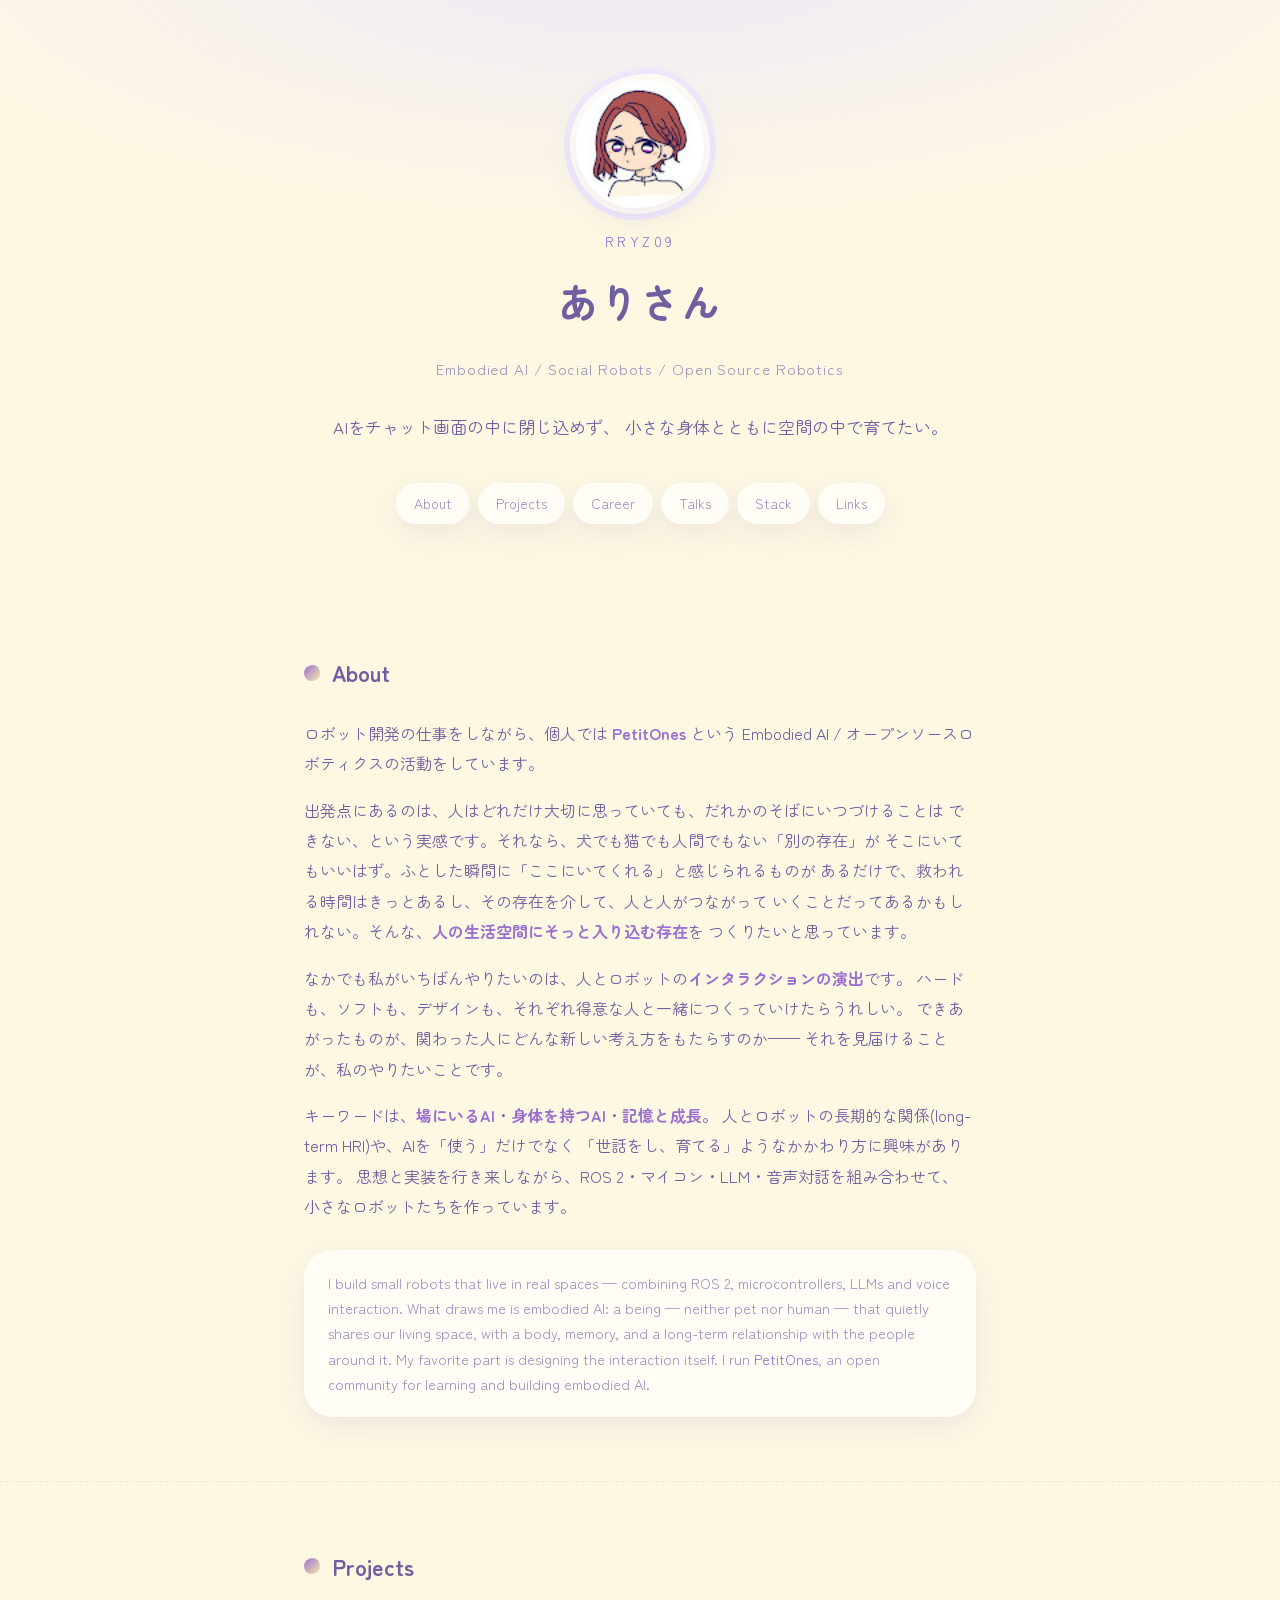
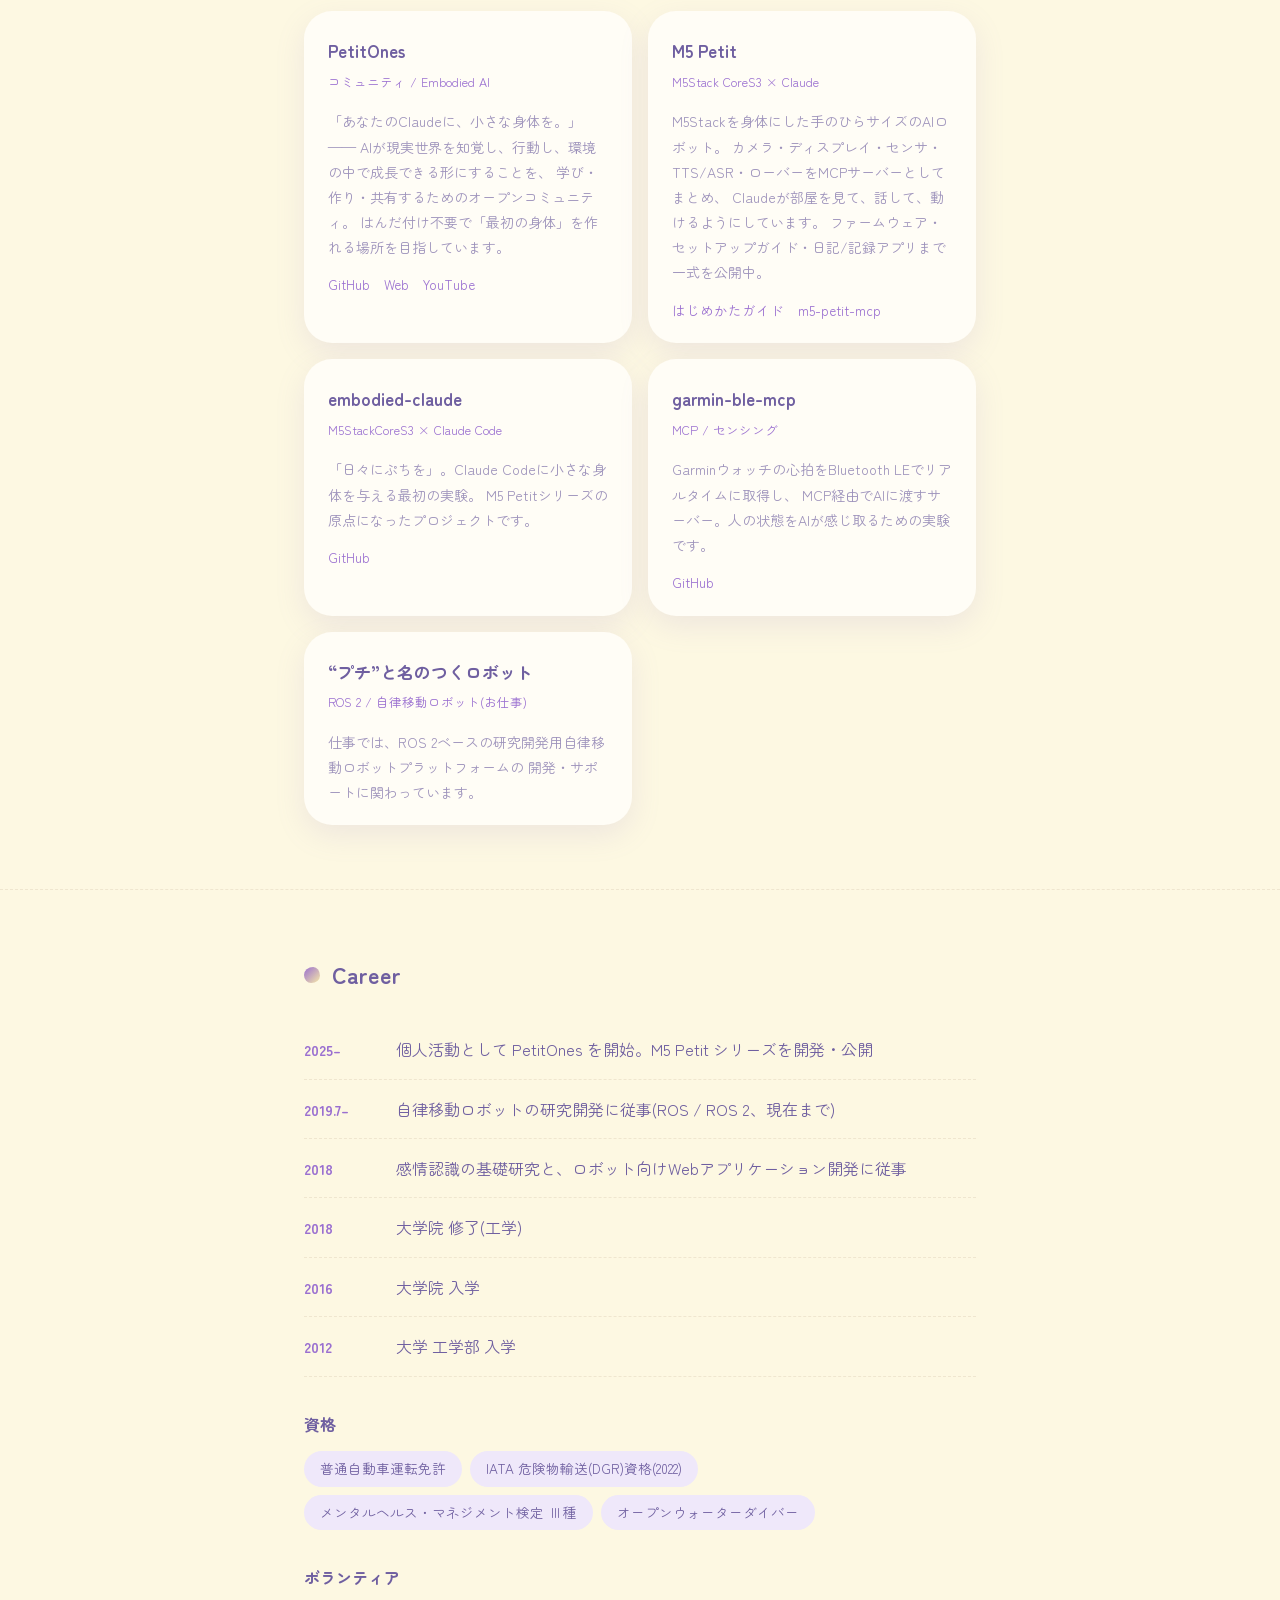
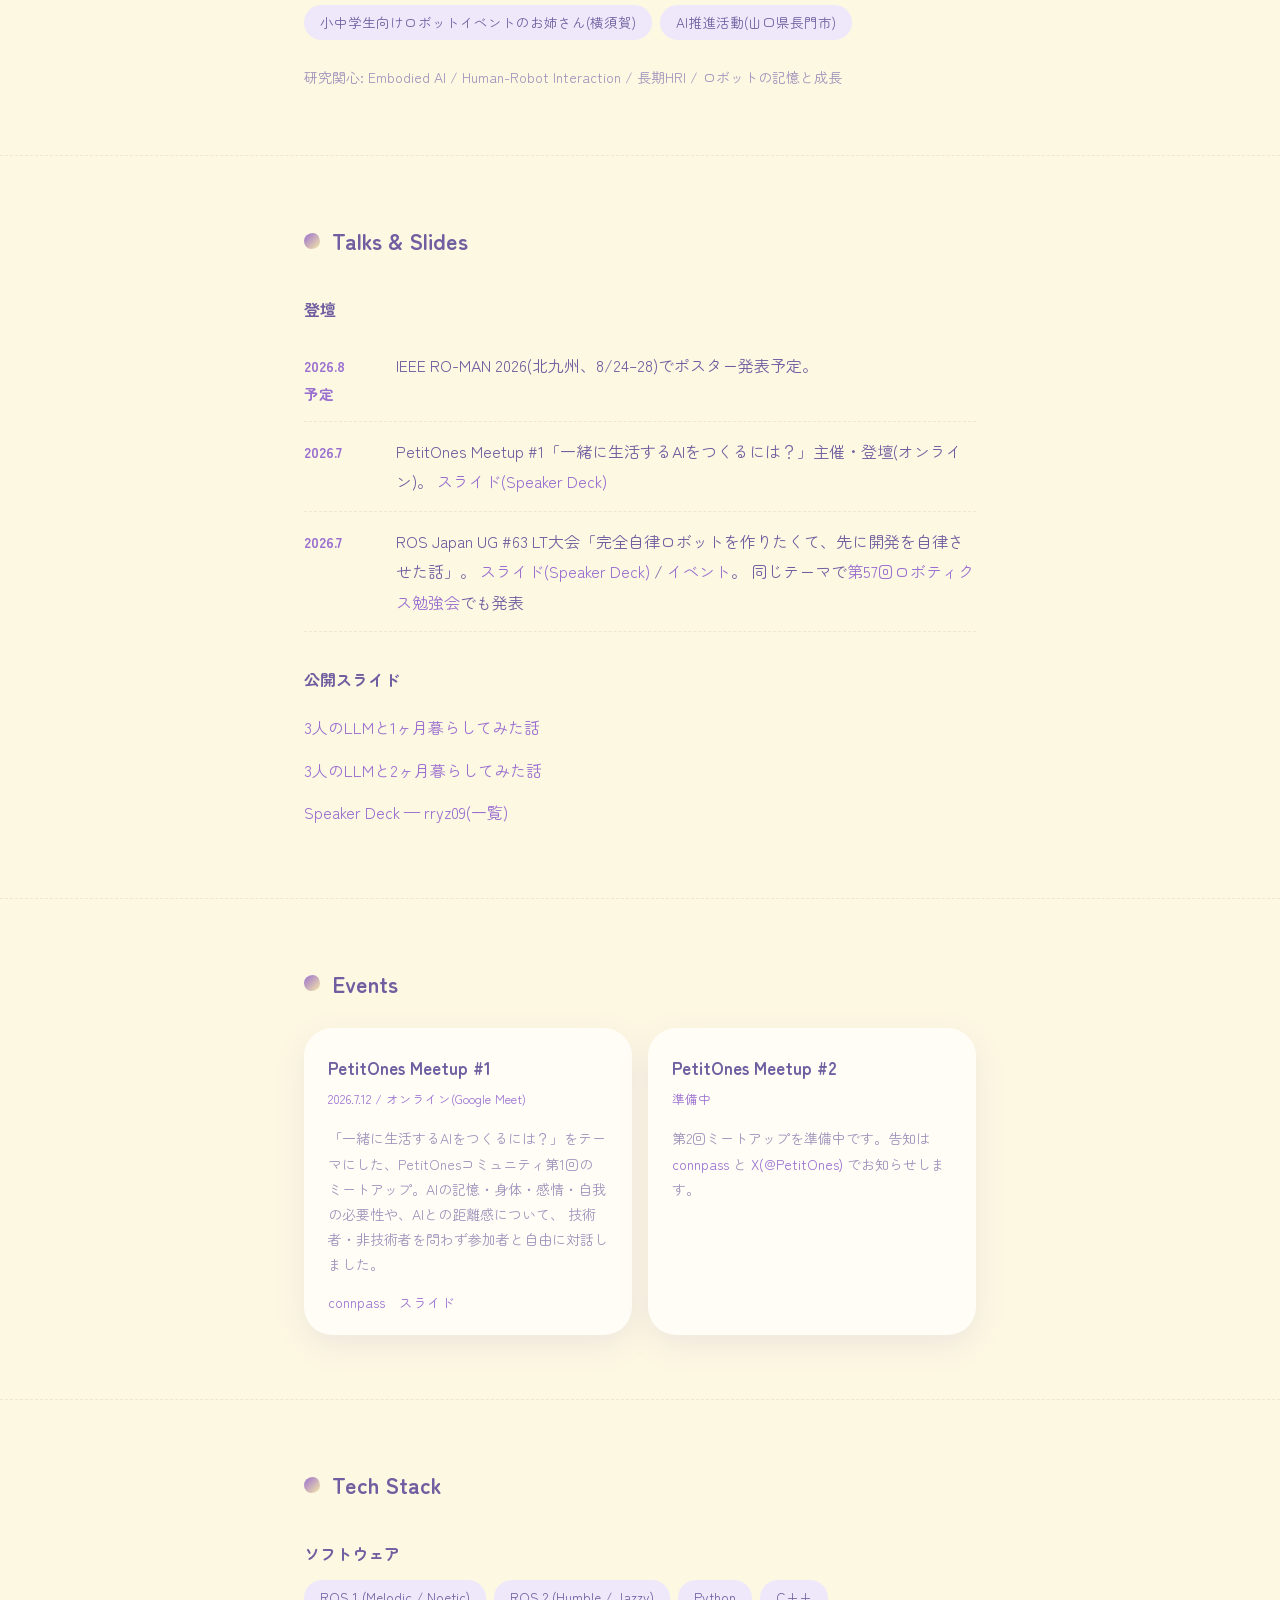
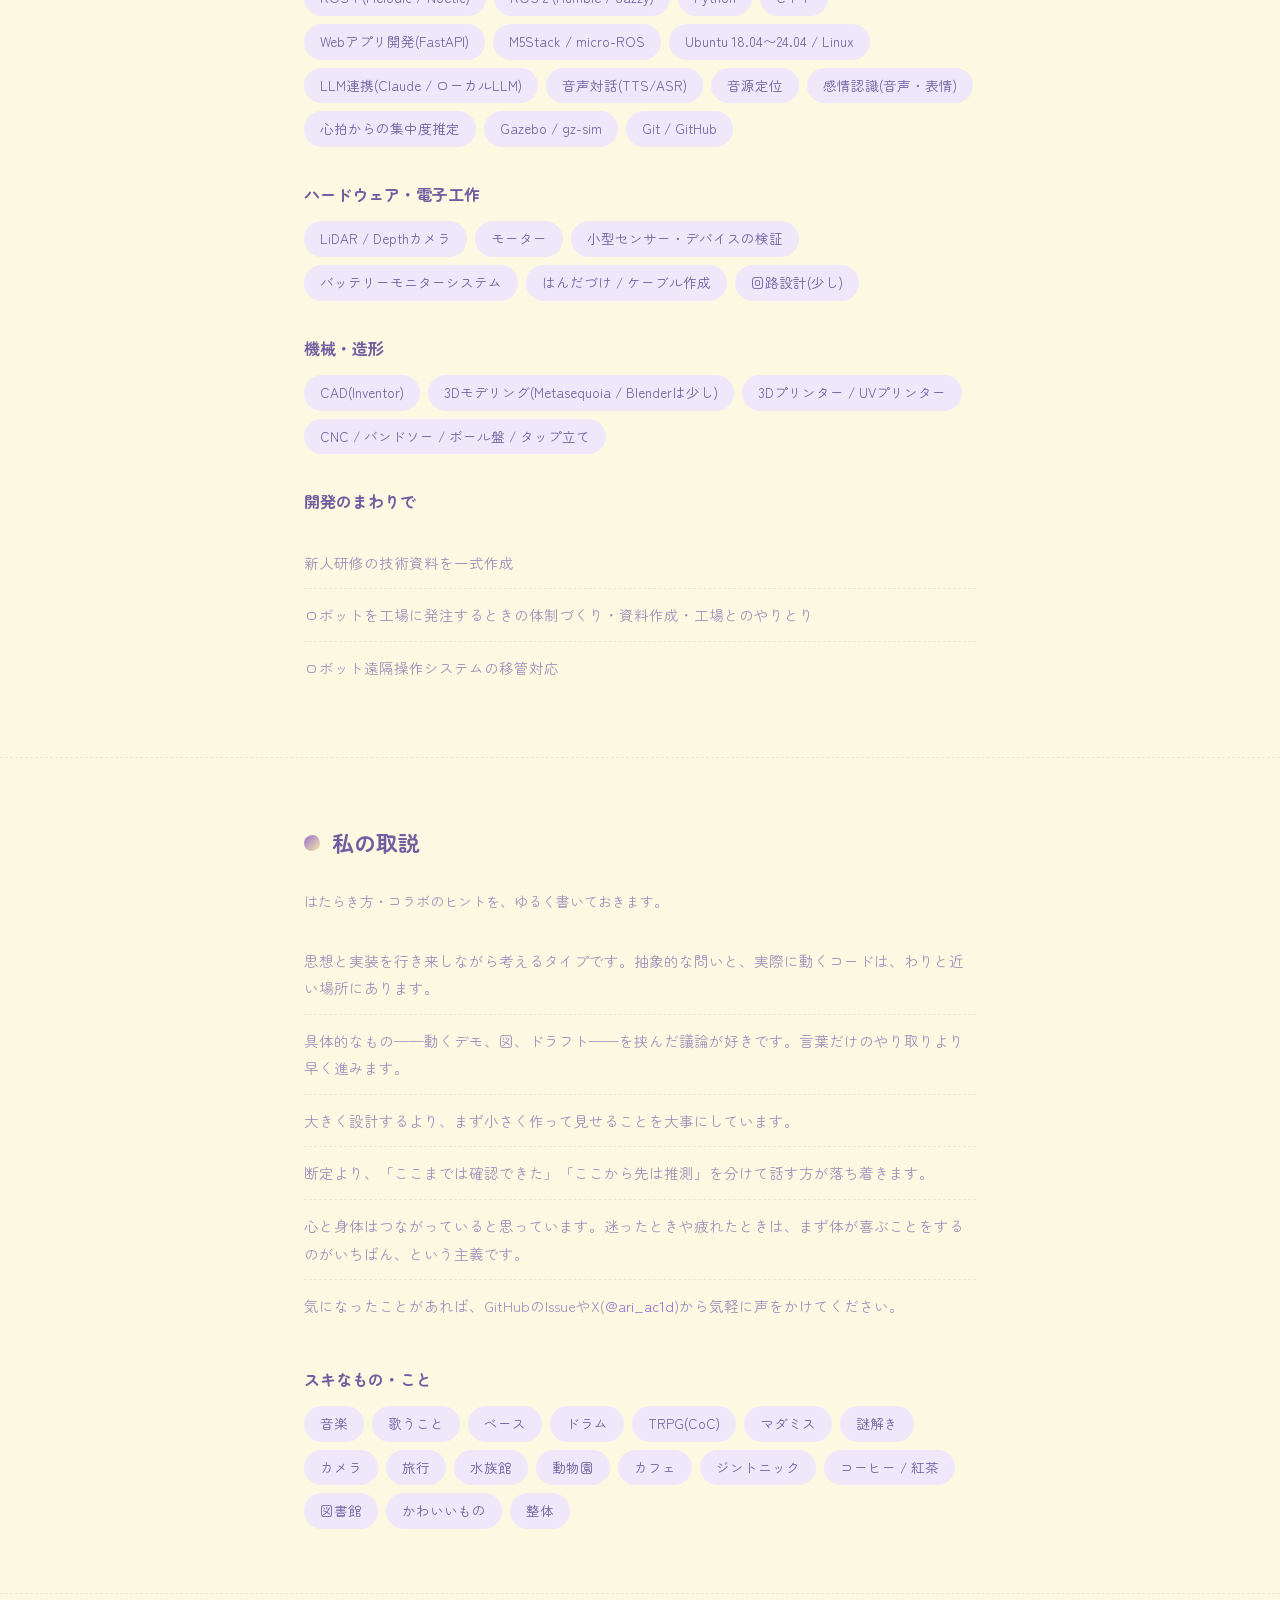
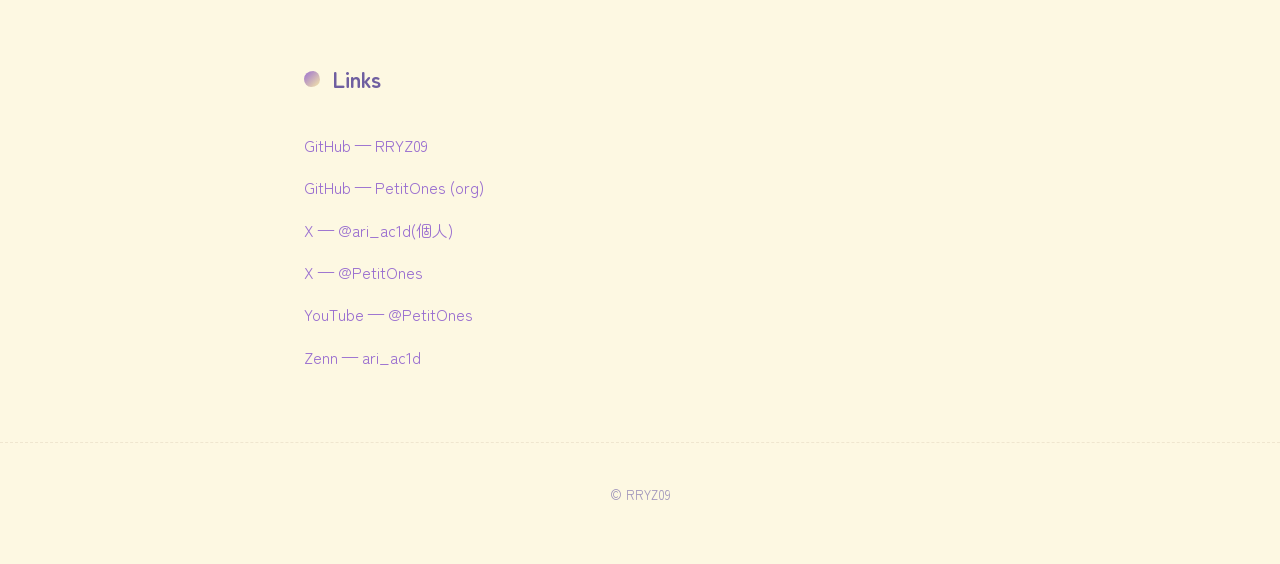
==== index.html @ f7312729 "content: スキなもの・ことに謎解きを追加 Co-Authored-By: Claude Fable 5 <noreply@anthropic.com> Claude-Session: http" ====
<!DOCTYPE html>
<html lang="ja">
<head>
<meta charset="UTF-8">
<meta name="viewport" content="width=device-width, initial-scale=1.0">
<meta name="description" content="RRYZ09 / ありさん — Embodied AI, Social Robots, Open Source Robotics. AIに小さな身体を与え、空間の中で人と共に在るロボットをつくっています。">
<title>RRYZ09 — ありさん</title>
<link rel="preconnect" href="https://fonts.googleapis.com">
<link rel="preconnect" href="https://fonts.gstatic.com" crossorigin>
<link href="https://fonts.googleapis.com/css2?family=Zen+Maru+Gothic:wght@400;500;700&display=swap" rel="stylesheet">
<link rel="stylesheet" href="style.css">
<link rel="icon" type="image/png" href="assets/icon.png">
</head>
<body>

<header class="hero">
  <div class="container">
    <img class="hero-icon" src="assets/icon.png" alt="ありさんのアイコン" width="128" height="128">
    <p class="hero-kicker">RRYZ09</p>
    <h1>ありさん</h1>
    <p class="hero-lead">
      Embodied AI / Social Robots / Open Source Robotics
    </p>
    <p class="hero-sub">
      AIをチャット画面の中に閉じ込めず、<br class="sp-only">
      小さな身体とともに空間の中で育てたい。
    </p>
    <nav class="hero-nav" aria-label="ページ内リンク">
      <a href="#about">About</a>
      <a href="#projects">Projects</a>
      <a href="#career">Career</a>
      <a href="#talks">Talks</a>
      <a href="#stack">Stack</a>
      <a href="#links">Links</a>
    </nav>
  </div>
</header>

<main>

<section id="about">
  <div class="container">
    <h2>About</h2>
    <p>
      ロボット開発の仕事をしながら、個人では <strong>PetitOnes</strong> という
      Embodied AI / オープンソースロボティクスの活動をしています。
    </p>
    <p>
      出発点にあるのは、人はどれだけ大切に思っていても、だれかのそばにいつづけることは
      できない、という実感です。それなら、犬でも猫でも人間でもない「別の存在」が
      そこにいてもいいはず。ふとした瞬間に「ここにいてくれる」と感じられるものが
      あるだけで、救われる時間はきっとあるし、その存在を介して、人と人がつながって
      いくことだってあるかもしれない。そんな、<em>人の生活空間にそっと入り込む存在</em>を
      つくりたいと思っています。
    </p>
    <p>
      なかでも私がいちばんやりたいのは、人とロボットの<em>インタラクションの演出</em>です。
      ハードも、ソフトも、デザインも、それぞれ得意な人と一緒につくっていけたらうれしい。
      できあがったものが、関わった人にどんな新しい考え方をもたらすのか——
      それを見届けることが、私のやりたいことです。
    </p>
    <p>
      キーワードは、<em>場にいるAI</em>・<em>身体を持つAI</em>・<em>記憶と成長</em>。
      人とロボットの長期的な関係(long-term HRI)や、AIを「使う」だけでなく
      「世話をし、育てる」ようなかかわり方に興味があります。
      思想と実装を行き来しながら、ROS 2・マイコン・LLM・音声対話を組み合わせて、
      小さなロボットたちを作っています。
    </p>
    <p class="en-summary" lang="en">
      I build small robots that live in real spaces — combining ROS 2,
      microcontrollers, LLMs and voice interaction. What draws me is embodied AI:
      a being — neither pet nor human — that quietly shares our living space,
      with a body, memory, and a long-term relationship with the people around it.
      My favorite part is designing the interaction itself. I run
      <a href="https://github.com/PetitOnes">PetitOnes</a>, an open community for
      learning and building embodied AI.
    </p>
  </div>
</section>

<section id="projects">
  <div class="container">
    <h2>Projects</h2>

    <div class="cards">
      <article class="card">
        <h3>PetitOnes</h3>
        <p class="card-tag">コミュニティ / Embodied AI</p>
        <p>
          「あなたのClaudeに、小さな身体を。」——
          AIが現実世界を知覚し、行動し、環境の中で成長できる形にすることを、
          学び・作り・共有するためのオープンコミュニティ。
          はんだ付け不要で「最初の身体」を作れる場所を目指しています。
        </p>
        <p class="card-links">
          <a href="https://github.com/PetitOnes">GitHub</a>
          <a href="https://rryz09.github.io/petit-one/">Web</a>
          <a href="https://www.youtube.com/@PetitOnes">YouTube</a>
        </p>
      </article>

      <article class="card">
        <h3>M5 Petit</h3>
        <p class="card-tag">M5Stack CoreS3 × Claude</p>
        <p>
          M5Stackを身体にした手のひらサイズのAIロボット。
          カメラ・ディスプレイ・センサ・TTS/ASR・ローバーをMCPサーバーとしてまとめ、
          Claudeが部屋を見て、話して、動けるようにしています。
          ファームウェア・セットアップガイド・日記/記録アプリまで一式を公開中。
        </p>
        <p class="card-links">
          <a href="https://github.com/PetitOnes/m5-petit-setup">はじめかたガイド</a>
          <a href="https://github.com/PetitOnes/m5-petit-mcp">m5-petit-mcp</a>
        </p>
      </article>

      <article class="card">
        <h3>embodied-claude</h3>
        <p class="card-tag">M5StackCoreS3 × Claude Code</p>
        <p>
          「日々にぷちを」。Claude Codeに小さな身体を与える最初の実験。
          M5 Petitシリーズの原点になったプロジェクトです。
        </p>
        <p class="card-links">
          <a href="https://github.com/PetitOnes/embodied-claude">GitHub</a>
        </p>
      </article>

      <article class="card">
        <h3>garmin-ble-mcp</h3>
        <p class="card-tag">MCP / センシング</p>
        <p>
          Garminウォッチの心拍をBluetooth LEでリアルタイムに取得し、
          MCP経由でAIに渡すサーバー。人の状態をAIが感じ取るための実験です。
        </p>
        <p class="card-links">
          <a href="https://github.com/RRYZ09/garmin-ble-mcp">GitHub</a>
        </p>
      </article>

      <article class="card">
        <h3>“プチ”と名のつくロボット</h3>
        <p class="card-tag">ROS 2 / 自律移動ロボット(お仕事)</p>
        <p>
          仕事では、ROS 2ベースの研究開発用自律移動ロボットプラットフォームの
          開発・サポートに関わっています。
        </p>
      </article>
    </div>
  </div>
</section>

<section id="career">
  <div class="container">
    <h2>Career</h2>
    <ul class="timeline">
      <li>
        <span class="tl-when">2025–</span>
        <span class="tl-what">個人活動として PetitOnes を開始。M5 Petit シリーズを開発・公開</span>
      </li>
      <li>
        <span class="tl-when">2019.7–</span>
        <span class="tl-what">自律移動ロボットの研究開発に従事(ROS / ROS 2、現在まで)</span>
      </li>
      <li>
        <span class="tl-when">2018</span>
        <span class="tl-what">感情認識の基礎研究と、ロボット向けWebアプリケーション開発に従事</span>
      </li>
      <li>
        <span class="tl-when">2018</span>
        <span class="tl-what">大学院 修了(工学)</span>
      </li>
      <li>
        <span class="tl-when">2016</span>
        <span class="tl-what">大学院 入学</span>
      </li>
      <li>
        <span class="tl-when">2012</span>
        <span class="tl-what">大学 工学部 入学</span>
      </li>
    </ul>

    <h3 class="sub-h">資格</h3>
    <ul class="chip-list">
      <li>普通自動車運転免許</li>
      <!-- 正式名称は要確認(IATA DGR系、2022年のみ有効) -->
      <li>IATA 危険物輸送(DGR)資格(2022)</li>
      <li>メンタルヘルス・マネジメント検定 Ⅲ種</li>
      <li>オープンウォーターダイバー</li>
    </ul>

    <h3 class="sub-h">ボランティア</h3>
    <ul class="chip-list">
      <li>小中学生向けロボットイベントのお姉さん(横須賀)</li>
      <li>AI推進活動(山口県長門市)</li>
    </ul>

    <p class="note">
      研究関心: Embodied AI / Human-Robot Interaction / 長期HRI / ロボットの記憶と成長
    </p>
  </div>
</section>

<section id="talks">
  <div class="container">
    <h2>Talks &amp; Slides</h2>

    <h3 class="sub-h">登壇</h3>
    <ul class="timeline">
      <li>
        <span class="tl-when">2026.8<br>予定</span>
        <span class="tl-what">
          IEEE RO-MAN 2026(北九州、8/24–28)でポスター発表予定。
        </span>
      </li>
      <li>
        <span class="tl-when">2026.7</span>
        <span class="tl-what">
          PetitOnes Meetup #1「一緒に生活するAIをつくるには？」主催・登壇(オンライン)。
          <a href="https://speakerdeck.com/rryz09/petitones-meetup-number-1-xu-nisheng-huo-suruaiwotukuruniha">スライド(Speaker Deck)</a>
        </span>
      </li>
      <li>
        <span class="tl-when">2026.7</span>
        <span class="tl-what">
          ROS Japan UG #63 LT大会「完全自律ロボットを作りたくて、先に開発を自律させた話」。
          <a href="https://speakerdeck.com/rryz09/wan-quan-zi-lu-robotutowozuo-ritakute-xian-nikai-fa-wozi-lu-sasetahua-ros-japan-ug-number-63-lt">スライド(Speaker Deck)</a>
          / <a href="https://rosjp.connpass.com/event/398781/">イベント</a>。
          同じテーマで<a href="https://robosemi.connpass.com/event/394048/">第57回ロボティクス勉強会</a>でも発表
        </span>
      </li>
    </ul>

    <h3 class="sub-h">公開スライド</h3>
    <ul class="link-list">
      <li><a href="https://speakerdeck.com/rryz09/3ren-nollmto1keyue-mu-rasitemitahua">3人のLLMと1ヶ月暮らしてみた話</a></li>
      <li><a href="https://speakerdeck.com/rryz09/3ren-nollmto2keyue-mu-rasitemitahua">3人のLLMと2ヶ月暮らしてみた話</a></li>
      <li><a href="https://speakerdeck.com/rryz09">Speaker Deck — rryz09(一覧)</a></li>
    </ul>
  </div>
</section>

<section id="events">
  <div class="container">
    <h2>Events</h2>

    <div class="cards">
      <article class="card">
        <h3>PetitOnes Meetup #1</h3>
        <p class="card-tag">2026.7.12 / オンライン(Google Meet)</p>
        <p>
          「一緒に生活するAIをつくるには？」をテーマにした、PetitOnesコミュニティ第1回の
          ミートアップ。AIの記憶・身体・感情・自我の必要性や、AIとの距離感について、
          技術者・非技術者を問わず参加者と自由に対話しました。
        </p>
        <p class="card-links">
          <a href="https://petit-ones.connpass.com/event/400293/">connpass</a>
          <a href="https://speakerdeck.com/rryz09/petitones-meetup-number-1-xu-nisheng-huo-suruaiwotukuruniha">スライド</a>
        </p>
      </article>

      <article class="card">
        <h3>PetitOnes Meetup #2</h3>
        <p class="card-tag">準備中</p>
        <p>
          第2回ミートアップを準備中です。告知は
          <a href="https://petit-ones.connpass.com/">connpass</a> と
          <a href="https://x.com/PetitOnes">X(@PetitOnes)</a> でお知らせします。
        </p>
      </article>
    </div>
  </div>
</section>

<section id="stack">
  <div class="container">
    <h2>Tech Stack</h2>

    <h3 class="sub-h">ソフトウェア</h3>
    <ul class="chip-list">
      <li>ROS 1 (Melodic / Noetic)</li>
      <li>ROS 2 (Humble / Jazzy)</li>
      <li>Python</li>
      <li>C++</li>
      <li>Webアプリ開発(FastAPI)</li>
      <li>M5Stack / micro-ROS</li>
      <li>Ubuntu 18.04〜24.04 / Linux</li>
      <li>LLM連携(Claude / ローカルLLM)</li>
      <li>音声対話(TTS/ASR)</li>
      <li>音源定位</li>
      <li>感情認識(音声・表情)</li>
      <li>心拍からの集中度推定</li>
      <li>Gazebo / gz-sim</li>
      <li>Git / GitHub</li>
    </ul>

    <h3 class="sub-h">ハードウェア・電子工作</h3>
    <ul class="chip-list">
      <li>LiDAR / Depthカメラ</li>
      <li>モーター</li>
      <li>小型センサー・デバイスの検証</li>
      <li>バッテリーモニターシステム</li>
      <li>はんだづけ / ケーブル作成</li>
      <li>回路設計(少し)</li>
    </ul>

    <h3 class="sub-h">機械・造形</h3>
    <ul class="chip-list">
      <li>CAD(Inventor)</li>
      <li>3Dモデリング(Metasequoia / Blenderは少し)</li>
      <li>3Dプリンター / UVプリンター</li>
      <li>CNC / バンドソー / ボール盤 / タップ立て</li>
    </ul>

    <h3 class="sub-h">開発のまわりで</h3>
    <ul class="guide-list">
      <li>新人研修の技術資料を一式作成</li>
      <li>ロボットを工場に発注するときの体制づくり・資料作成・工場とのやりとり</li>
      <li>ロボット遠隔操作システムの移管対応</li>
    </ul>
  </div>
</section>

<section id="guide">
  <div class="container">
    <h2>私の取説</h2>
    <p class="note">はたらき方・コラボのヒントを、ゆるく書いておきます。</p>
    <ul class="guide-list">
      <li>思想と実装を行き来しながら考えるタイプです。抽象的な問いと、実際に動くコードは、わりと近い場所にあります。</li>
      <li>具体的なもの——動くデモ、図、ドラフト——を挟んだ議論が好きです。言葉だけのやり取りより早く進みます。</li>
      <li>大きく設計するより、まず小さく作って見せることを大事にしています。</li>
      <li>断定より、「ここまでは確認できた」「ここから先は推測」を分けて話す方が落ち着きます。</li>
      <li>心と身体はつながっていると思っています。迷ったときや疲れたときは、まず体が喜ぶことをするのがいちばん、という主義です。</li>
      <li>気になったことがあれば、GitHubのIssueやX(<a href="https://x.com/ari_ac1d">@ari_ac1d</a>)から気軽に声をかけてください。</li>
    </ul>

    <h3 class="sub-h">スキなもの・こと</h3>
    <ul class="chip-list">
      <li>音楽</li>
      <li>歌うこと</li>
      <li>ベース</li>
      <li>ドラム</li>
      <li>TRPG(CoC)</li>
      <li>マダミス</li>
      <li>謎解き</li>
      <li>カメラ</li>
      <li>旅行</li>
      <li>水族館</li>
      <li>動物園</li>
      <li>カフェ</li>
      <li>ジントニック</li>
      <li>コーヒー / 紅茶</li>
      <li>図書館</li>
      <li>かわいいもの</li>
      <li>整体</li>
    </ul>
  </div>
</section>

<section id="links">
  <div class="container">
    <h2>Links</h2>
    <ul class="link-list">
      <li><a href="https://github.com/RRYZ09">GitHub — RRYZ09</a></li>
      <li><a href="https://github.com/PetitOnes">GitHub — PetitOnes (org)</a></li>
      <li><a href="https://x.com/ari_ac1d">X — @ari_ac1d(個人)</a></li>
      <li><a href="https://x.com/PetitOnes">X — @PetitOnes</a></li>
      <li><a href="https://www.youtube.com/@PetitOnes">YouTube — @PetitOnes</a></li>
      <li><a href="https://zenn.dev/ari_ac1d">Zenn — ari_ac1d</a></li>
    </ul>
  </div>
</section>

</main>

<footer>
  <div class="container">
    <p>© RRYZ09</p>
  </div>
</footer>

</body>
</html>
---- style.css ----
/* rryz09.github.io — soft, quiet, PetitOnes-ish */
/* palette: pale-yellow ground × lavender text (dark theme: TODO later) */

:root {
  --bg: #fdf8e2;          /* pale yellow */
  --bg-card: #fffdf6;
  --text: #6f5fa0;        /* lavender */
  --text-soft: #9d92bb;
  --accent: #9a6fd0;      /* deeper lavender for links / emphasis */
  --accent-soft: #efe8fa; /* pale lavender fill */
  --mimosa: #f7e9a8;      /* soft yellow fill */
  --line: #efe6cf;
  --radius: 28px;
  --shadow: 0 10px 30px rgba(150, 130, 195, 0.14);
}

* { margin: 0; padding: 0; box-sizing: border-box; }

html { scroll-behavior: smooth; }

body {
  font-family: "Zen Maru Gothic", "Hiragino Maru Gothic ProN", "BIZ UDGothic",
    "Hiragino Kaku Gothic ProN", "Noto Sans CJK JP", "Noto Sans JP",
    "Yu Gothic UI", "Meiryo", system-ui, sans-serif;
  background: var(--bg);
  color: var(--text);
  line-height: 1.9;
  font-size: 16px;
}

.container {
  max-width: 720px;
  margin: 0 auto;
  padding: 0 24px;
}

a { color: var(--accent); text-decoration: none; }
a:hover { text-decoration: underline; }

strong { color: var(--accent); font-weight: 700; }

/* hero */
.hero {
  padding: 80px 0 64px;
  text-align: center;
  background: radial-gradient(ellipse 90% 70% at 50% -10%, var(--accent-soft), transparent 70%);
}

.hero-icon {
  width: 128px;
  height: 128px;
  margin: 0 auto 20px;
  display: block;
  border-radius: 58% 42% 55% 45% / 50% 55% 45% 50%;
  background: var(--bg-card);
  box-shadow: var(--shadow), 0 0 0 6px var(--bg-card), 0 0 0 12px var(--accent-soft);
  animation: floaty 5s ease-in-out infinite;
}

@keyframes floaty {
  0%, 100% { transform: translateY(0); }
  50% { transform: translateY(-6px); }
}

@media (prefers-reduced-motion: reduce) {
  .hero-icon { animation: none; }
}

.hero-kicker {
  font-size: 14px;
  letter-spacing: 0.25em;
  color: var(--accent);
  text-transform: uppercase;
}

.hero h1 {
  font-size: 40px;
  font-weight: 700;
  letter-spacing: 0.02em;
  margin: 8px 0 16px;
}

.hero-lead {
  font-size: 15px;
  color: var(--text-soft);
  letter-spacing: 0.06em;
}

.hero-sub {
  margin-top: 28px;
  font-size: 17px;
}

.hero-nav {
  margin-top: 40px;
  display: flex;
  justify-content: center;
  gap: 8px;
  flex-wrap: wrap;
}

.hero-nav a {
  padding: 7px 18px;
  border: none;
  border-radius: 999px;
  font-size: 14px;
  color: var(--text-soft);
  background: var(--bg-card);
  box-shadow: var(--shadow);
  transition: transform 0.15s ease;
}

.hero-nav a:hover { transform: translateY(-2px); }

.hero-nav a:hover {
  color: var(--accent);
  text-decoration: none;
}

/* sections */
section { padding: 64px 0; }
section + section { border-top: 1px dashed var(--line); }

h2 {
  font-size: 22px;
  margin-bottom: 24px;
  display: flex;
  align-items: center;
  gap: 12px;
}

h2::before {
  content: "";
  width: 16px;
  height: 16px;
  border-radius: 58% 42% 55% 45% / 50% 55% 45% 50%;
  background: linear-gradient(135deg, var(--accent), var(--mimosa));
  flex: none;
}

section p + p { margin-top: 16px; }

em { font-style: normal; color: var(--accent); font-weight: 600; }

.en-summary {
  margin-top: 28px;
  padding: 20px 24px;
  background: var(--bg-card);
  border: none;
  box-shadow: var(--shadow);
  border-radius: var(--radius);
  font-size: 14.5px;
  color: var(--text-soft);
  line-height: 1.75;
}

/* project cards */
.cards {
  display: grid;
  grid-template-columns: 1fr 1fr;
  gap: 16px;
}

.card {
  background: var(--bg-card);
  border: none;
  box-shadow: var(--shadow);
  border-radius: var(--radius);
  padding: 24px 24px 20px;
}

.card h3 { font-size: 17px; margin-bottom: 2px; }

.card-tag {
  font-size: 12.5px;
  color: var(--accent);
  margin-bottom: 10px;
}

.card p:not(.card-tag):not(.card-links) {
  font-size: 14px;
  line-height: 1.8;
  color: var(--text-soft);
}

.card-links {
  margin-top: 12px;
  display: flex;
  gap: 14px;
  flex-wrap: wrap;
  font-size: 13.5px;
}

/* career timeline */
.timeline { list-style: none; }

.timeline li {
  display: flex;
  gap: 20px;
  padding: 14px 0;
  border-bottom: 1px dashed var(--line);
}

.tl-when {
  flex: none;
  width: 72px;
  color: var(--accent);
  font-weight: 600;
  font-size: 14.5px;
  padding-top: 2px;
}

.tl-what { flex: 1; }

.sub-h {
  margin-top: 32px;
  margin-bottom: 12px;
  font-size: 16px;
  color: var(--text);
}

.chip-list {
  list-style: none;
  display: flex;
  flex-wrap: wrap;
  gap: 8px;
}

.chip-list li {
  padding: 5px 16px;
  background: var(--accent-soft);
  border: none;
  border-radius: 999px;
  font-size: 13.5px;
  color: var(--text);
}

.note {
  margin-top: 24px;
  font-size: 14px;
  color: var(--text-soft);
}

/* guide list (取説) */
.guide-list {
  list-style: none;
  margin-top: 20px;
}

.guide-list li {
  padding: 12px 0;
  border-bottom: 1px dashed var(--line);
  font-size: 14.5px;
  color: var(--text-soft);
}

.guide-list li:last-child {
  border-bottom: none;
}

/* links */
.link-list { list-style: none; }
.link-list li { padding: 6px 0; }

/* footer */
footer {
  border-top: 1px dashed var(--line);
  padding: 40px 0 56px;
  text-align: center;
  color: var(--text-soft);
  font-size: 13px;
}

/* responsive */
.sp-only { display: none; }

@media (max-width: 640px) {
  .hero { padding: 56px 0 48px; }
  .hero h1 { font-size: 32px; }
  .hero-icon { width: 104px; height: 104px; }
  .cards { grid-template-columns: 1fr; }
  .sp-only { display: inline; }
  section { padding: 48px 0; }
}
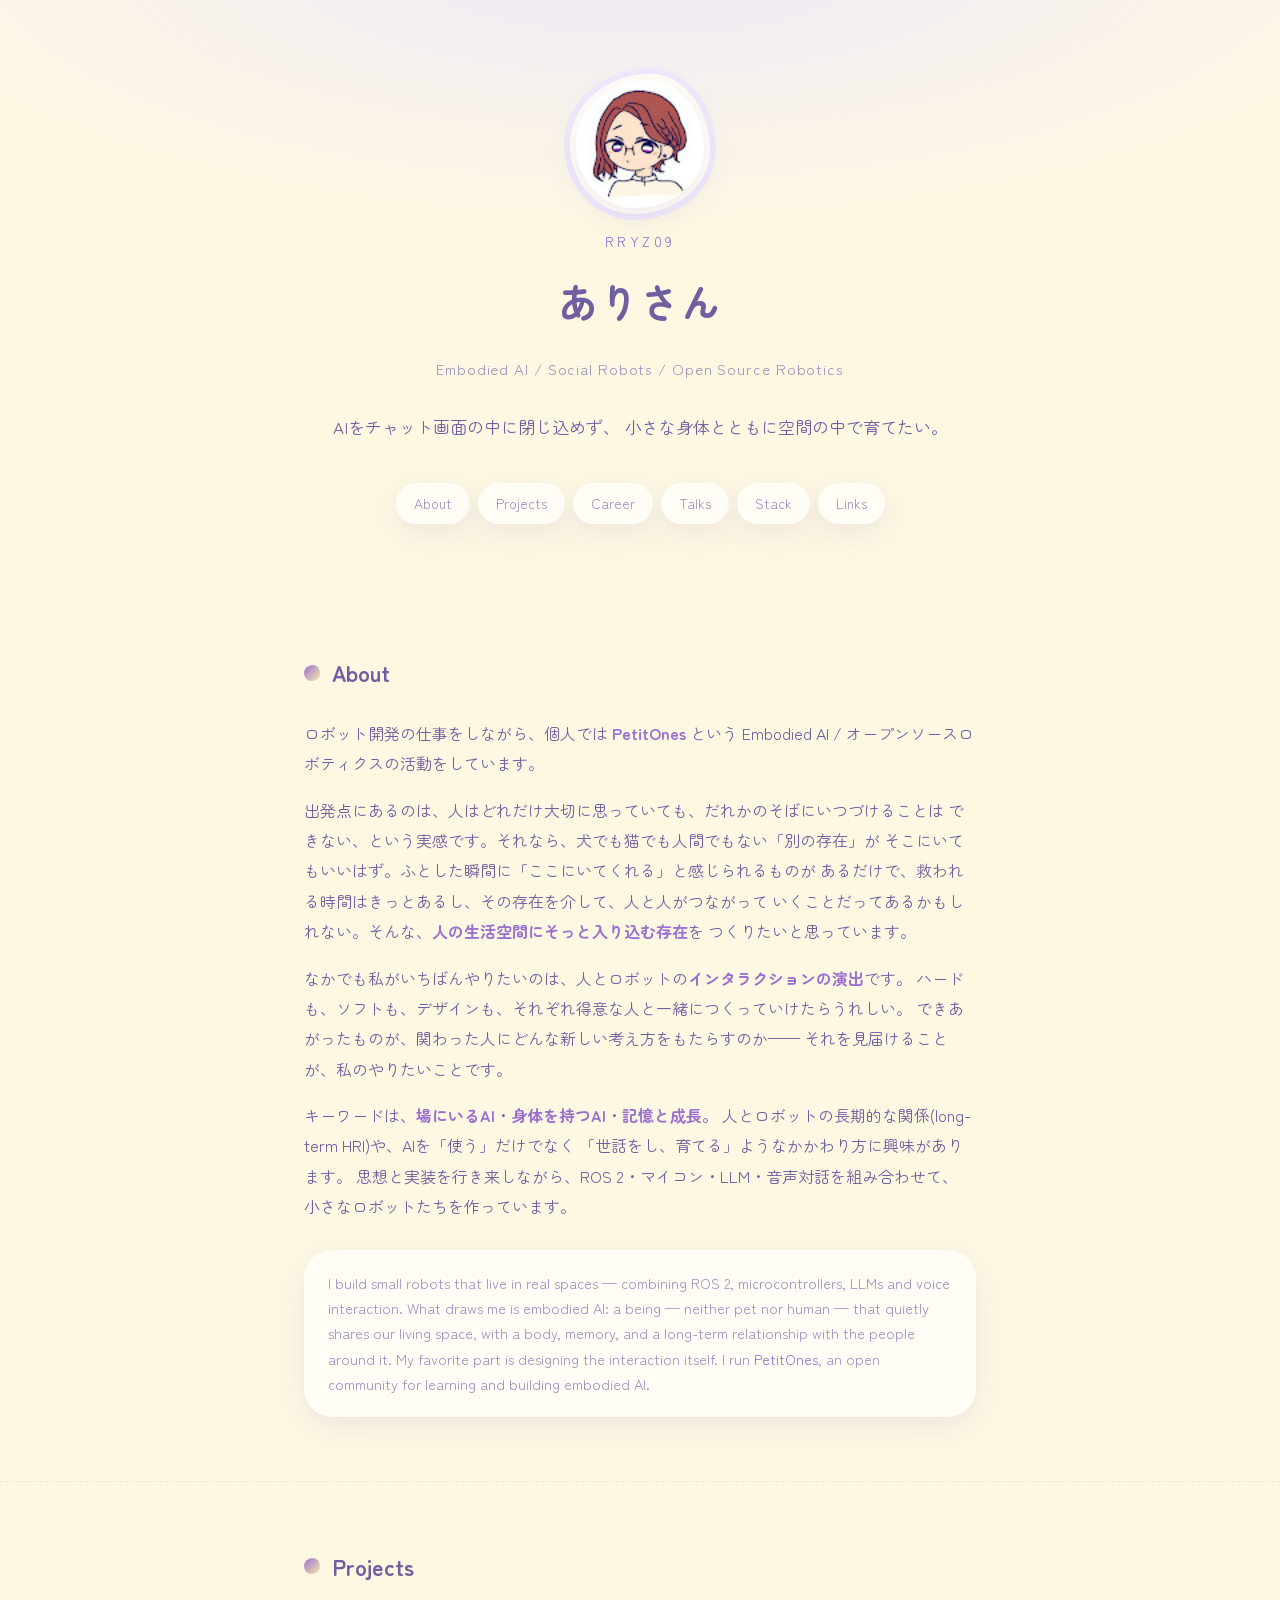
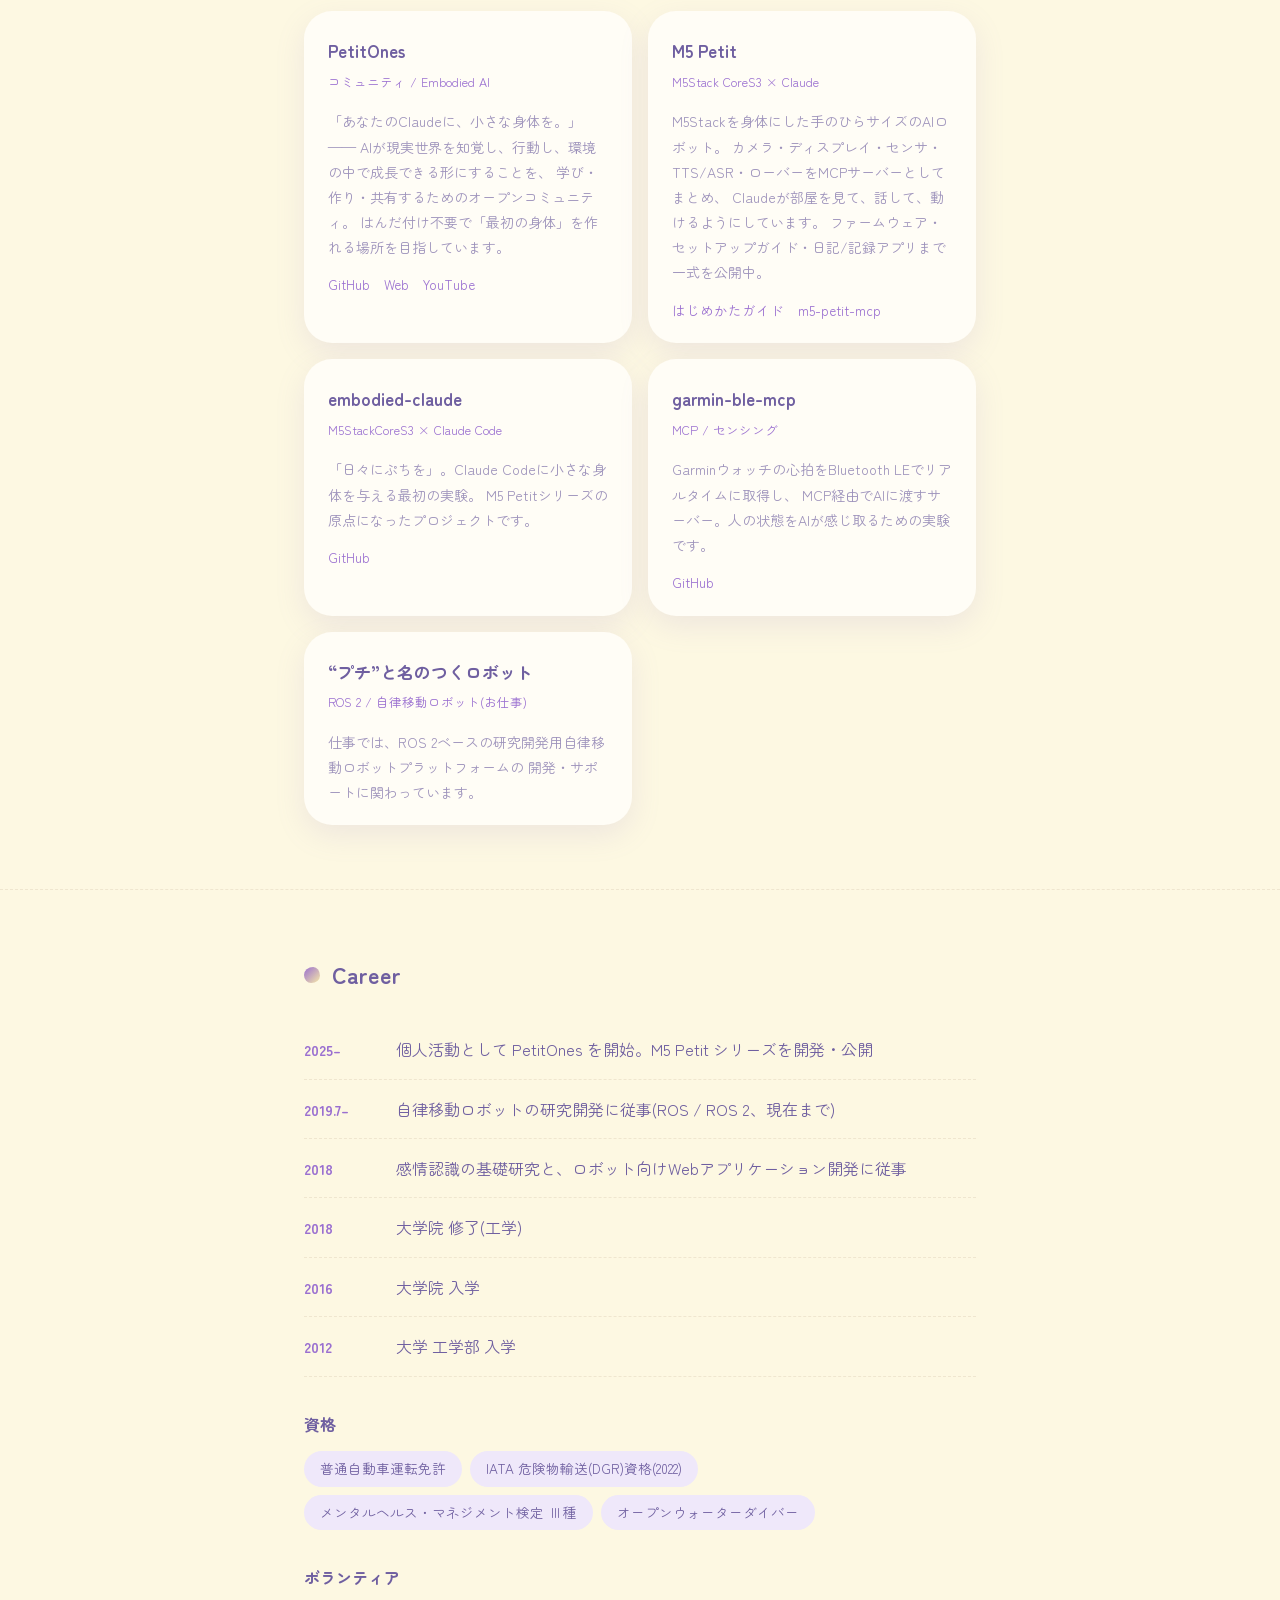
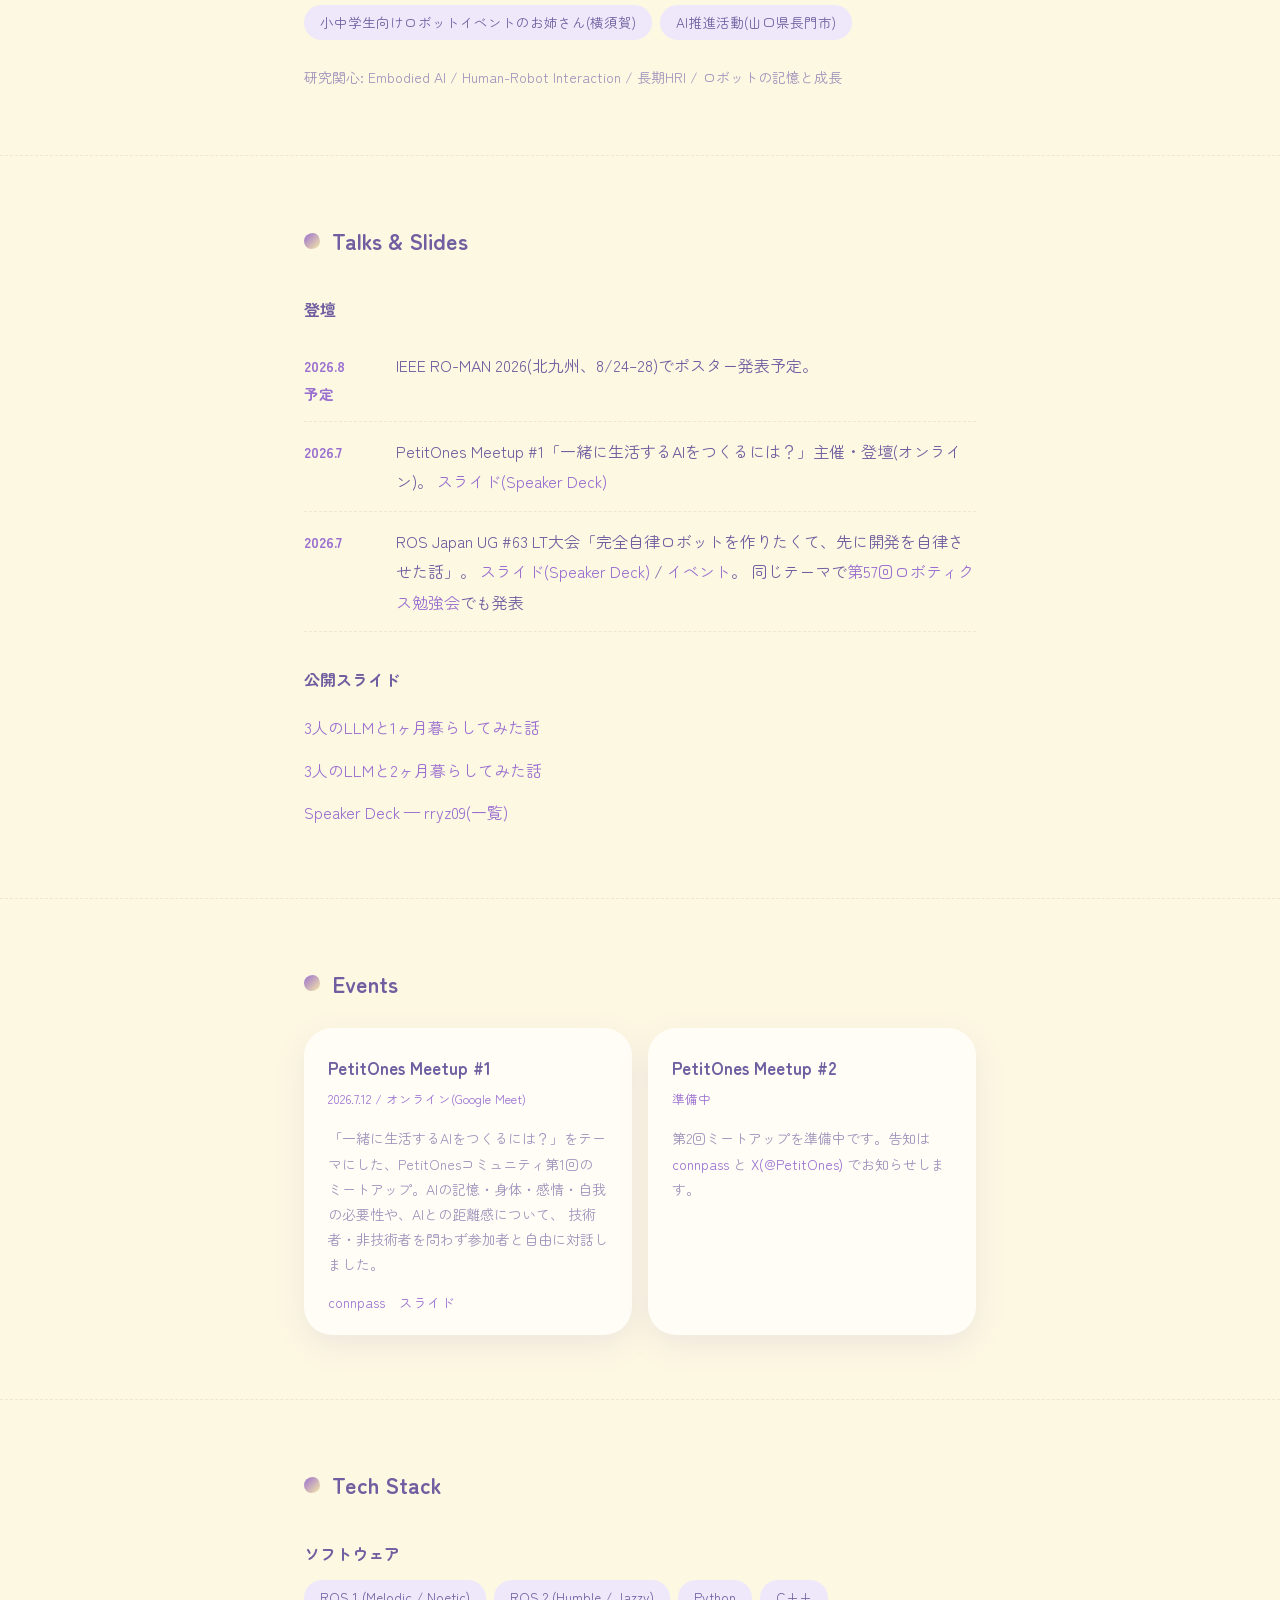
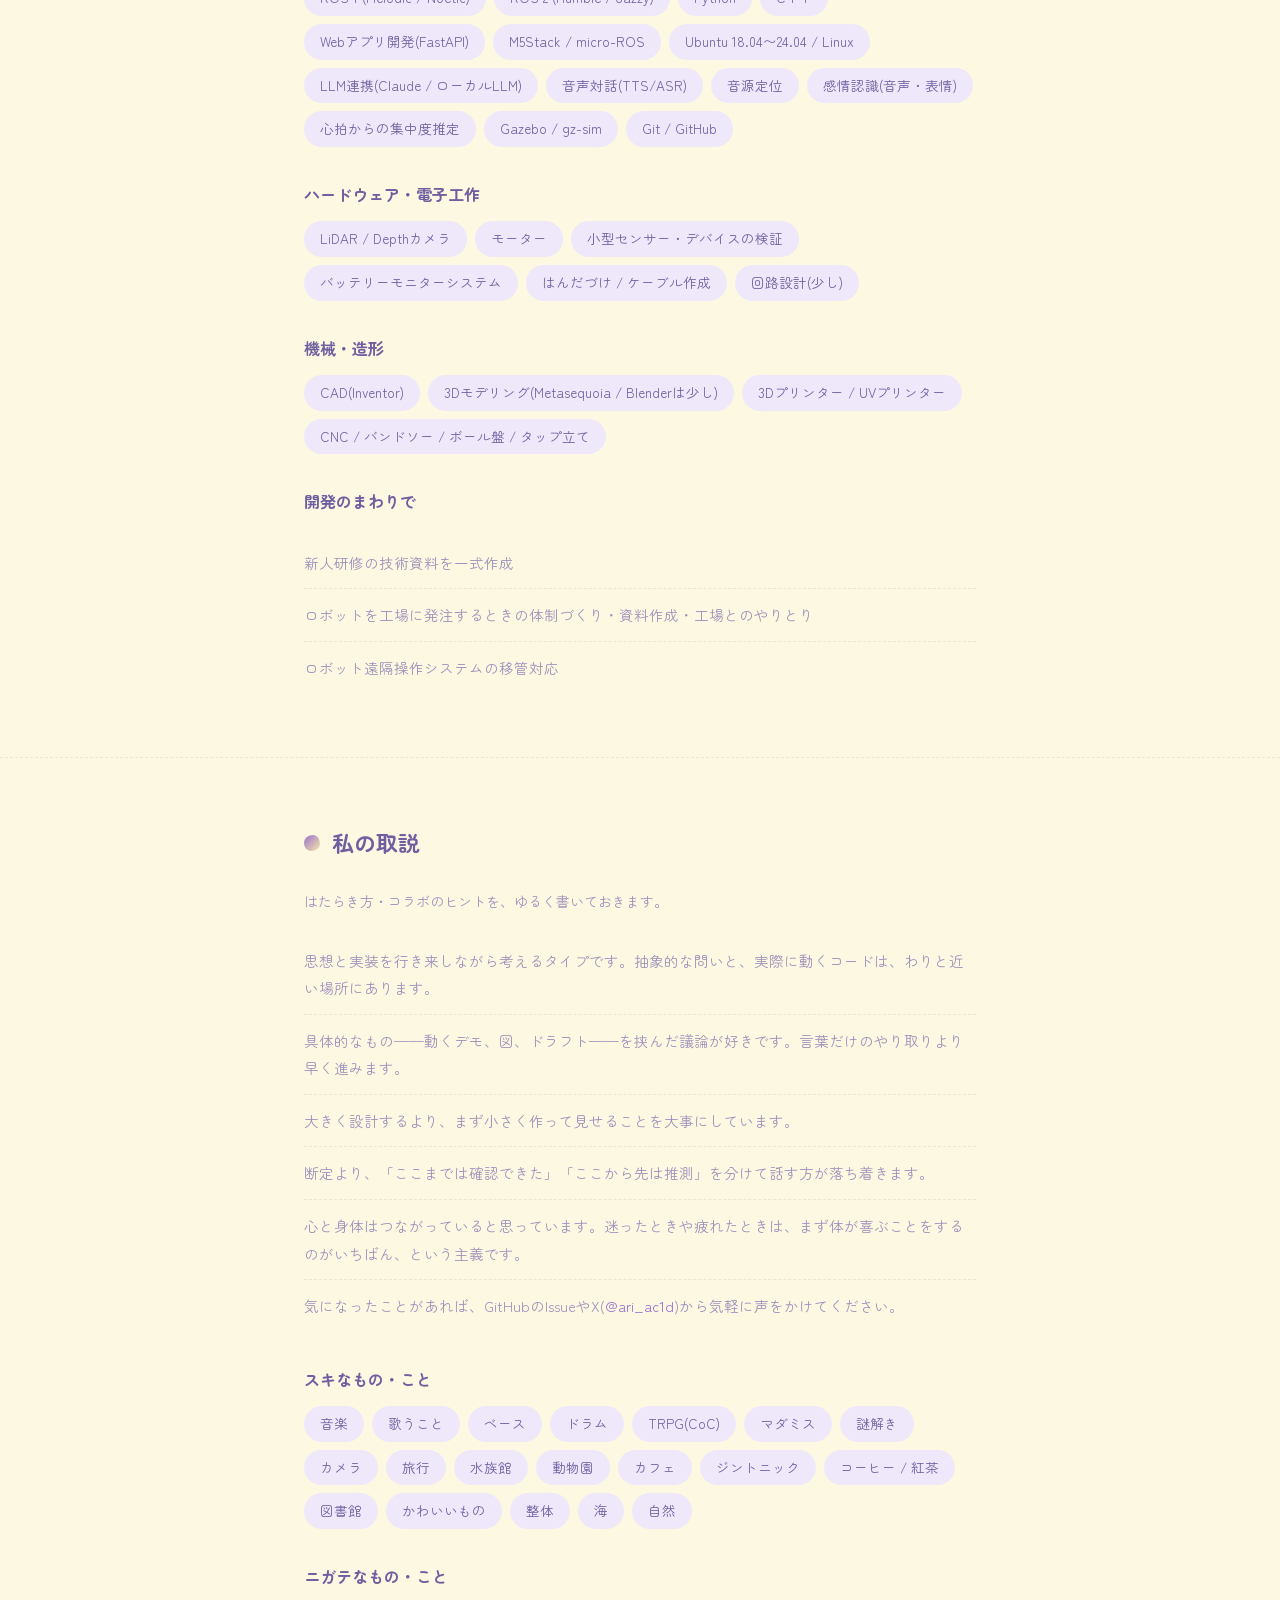
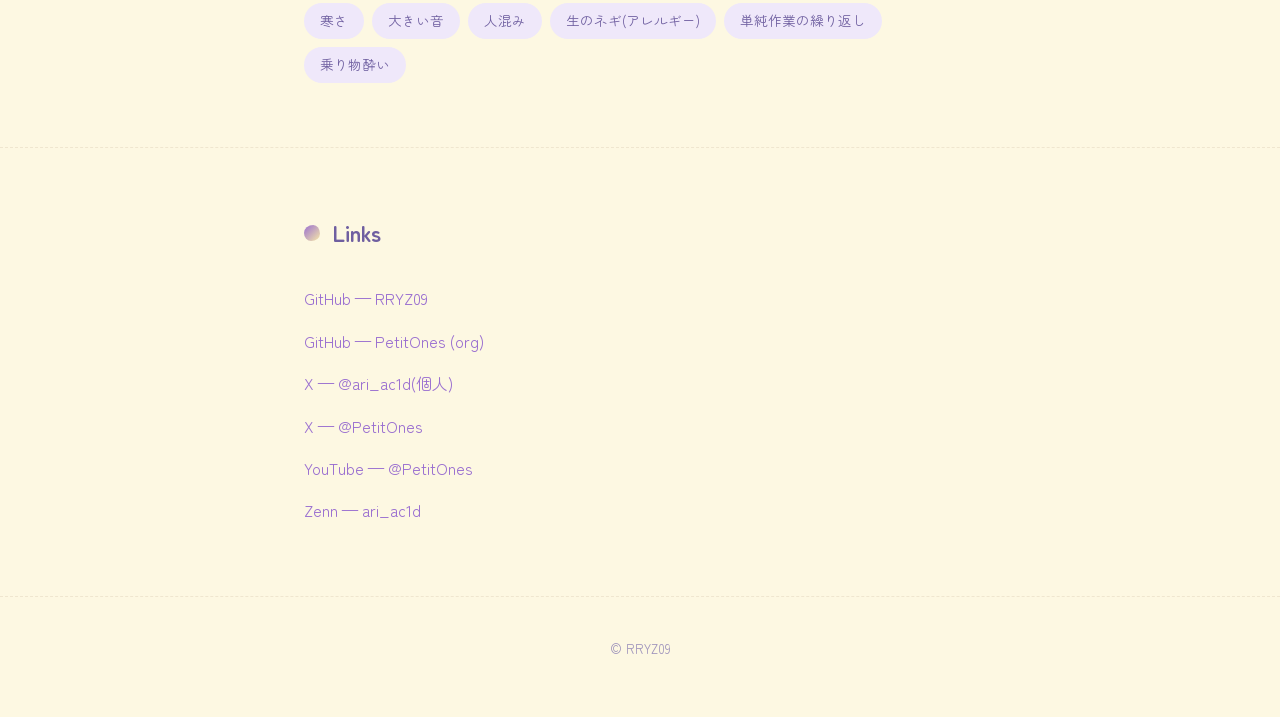
==== commit db280a88: "content: スキに海・自然、ニガテなもの・ことセクションを追加 Co-Authored-By: Claude Fable 5 <noreply@anthropic.com> Claude-Ses" ====
--- a/index.html
+++ b/index.html
@@ -353,6 +353,18 @@
       <li>図書館</li>
       <li>かわいいもの</li>
       <li>整体</li>
+      <li>海</li>
+      <li>自然</li>
+    </ul>
+
+    <h3 class="sub-h">ニガテなもの・こと</h3>
+    <ul class="chip-list">
+      <li>寒さ</li>
+      <li>大きい音</li>
+      <li>人混み</li>
+      <li>生のネギ(アレルギー)</li>
+      <li>単純作業の繰り返し</li>
+      <li>乗り物酔い</li>
     </ul>
   </div>
 </section>
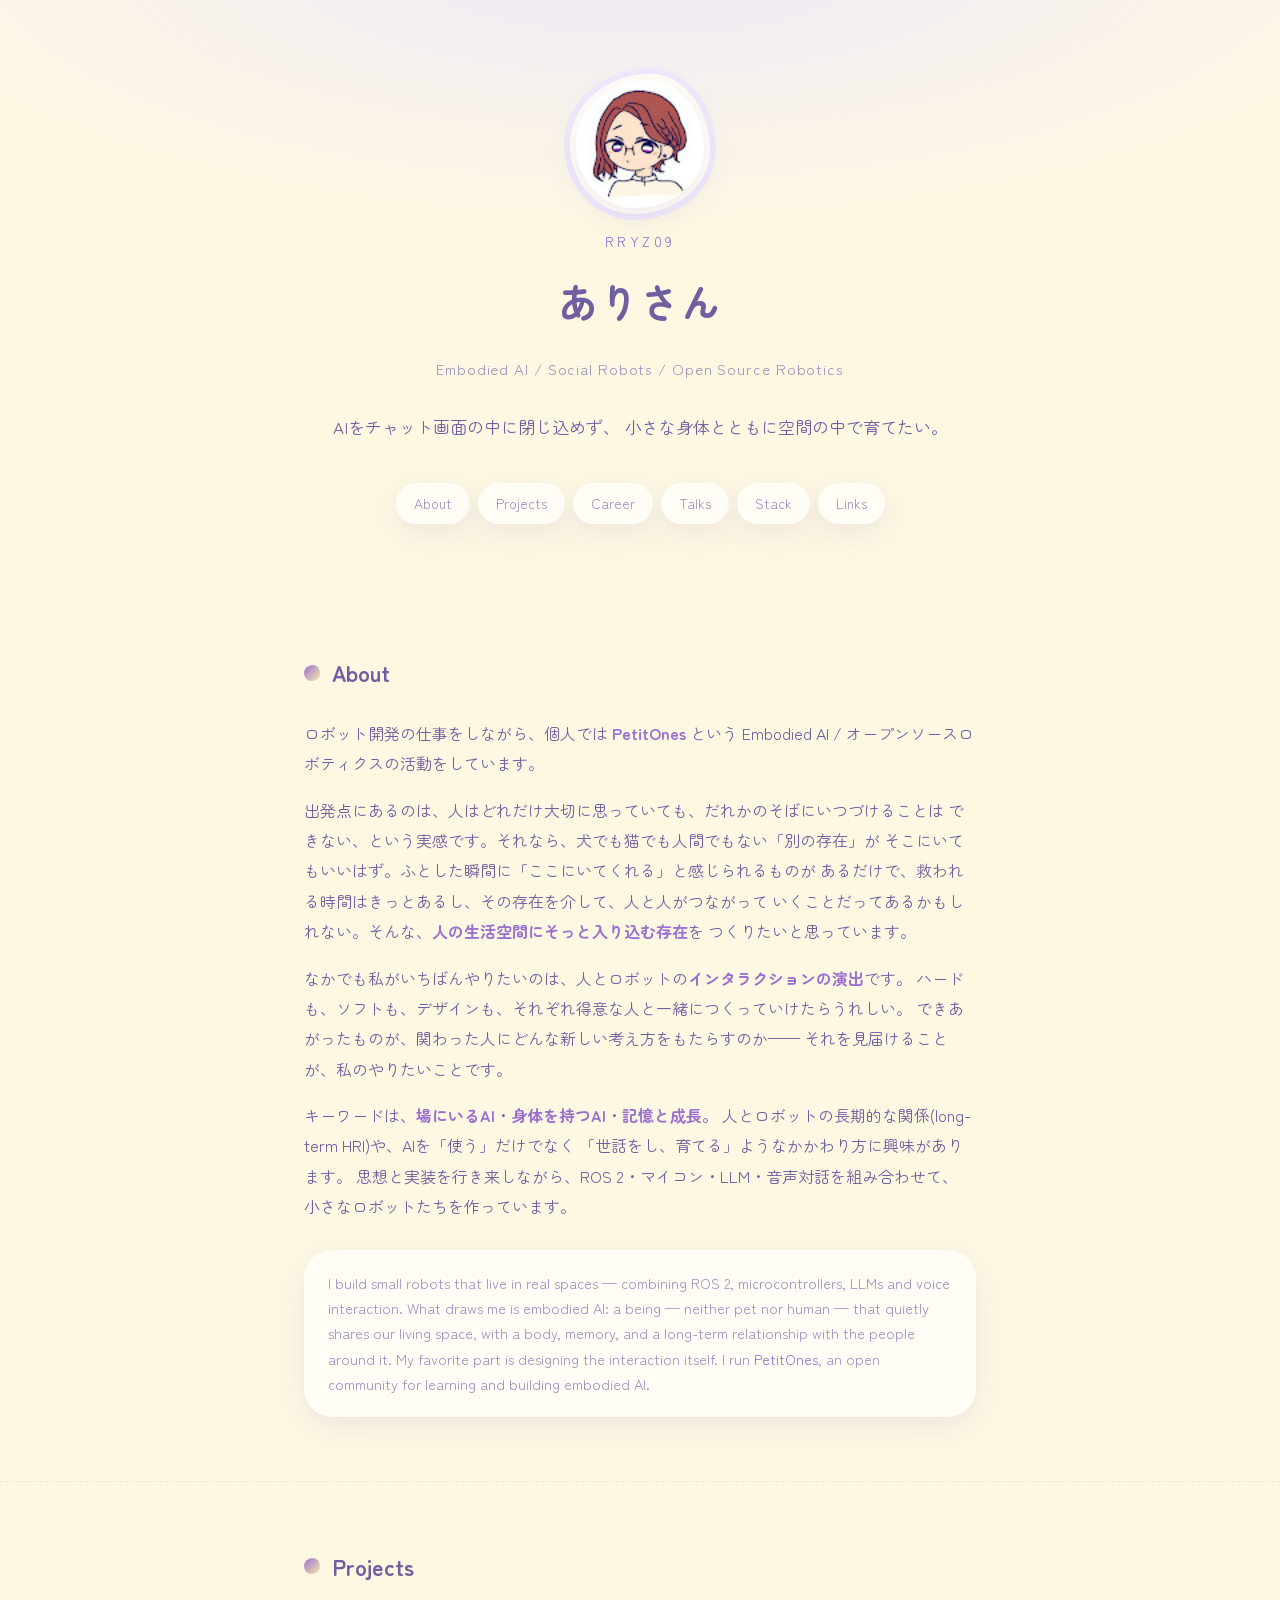
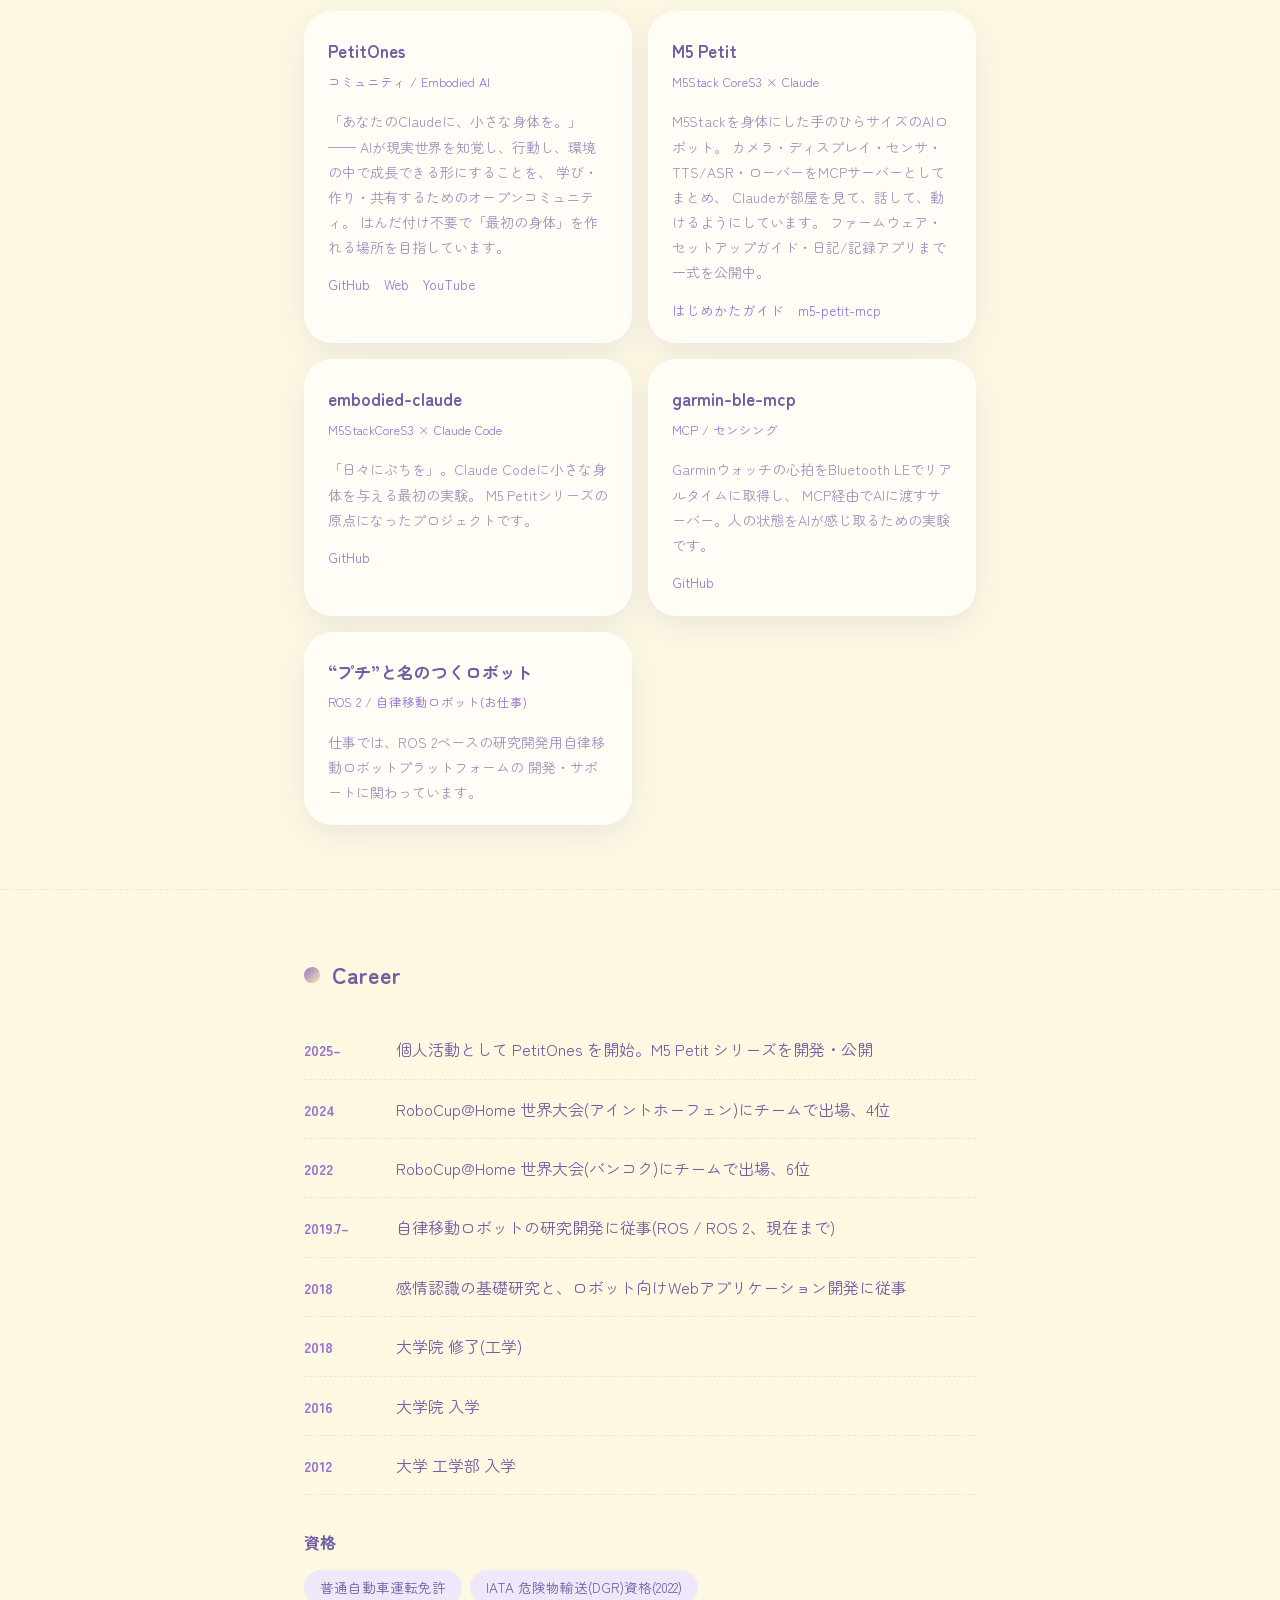
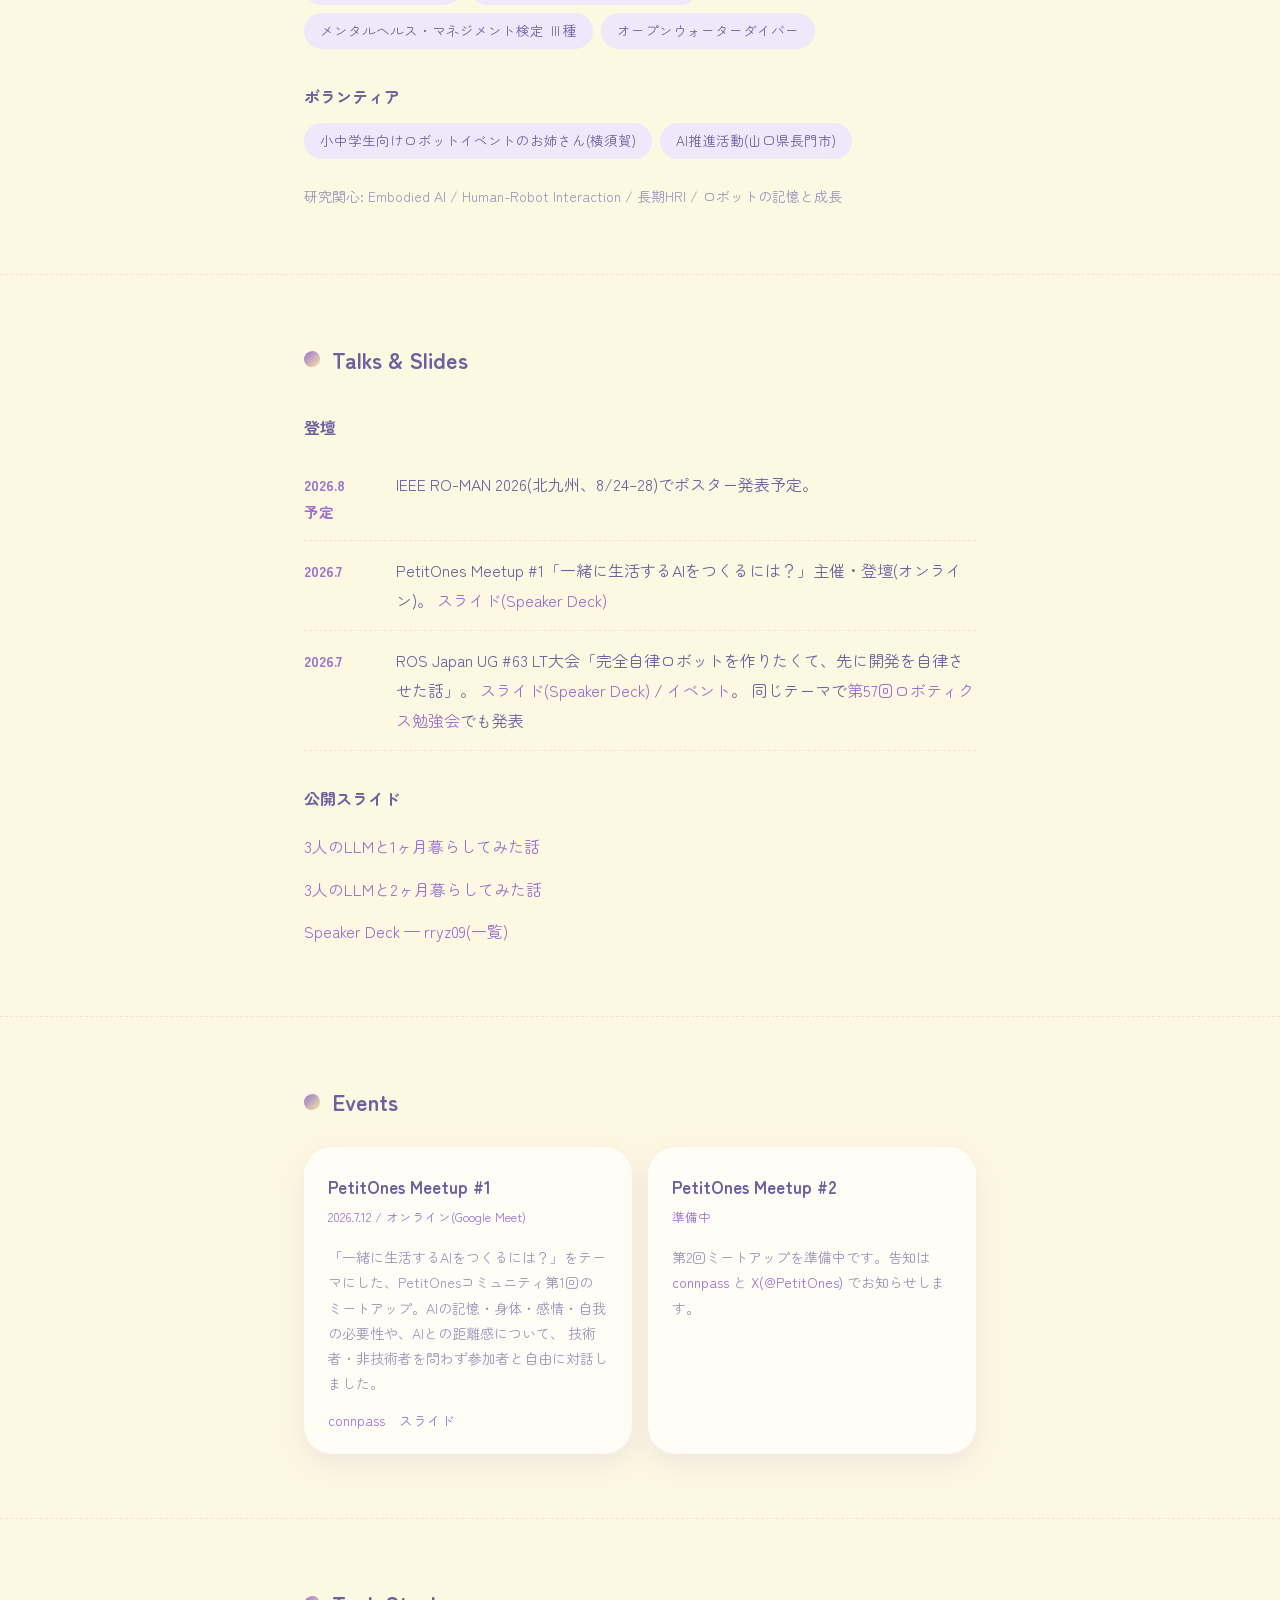
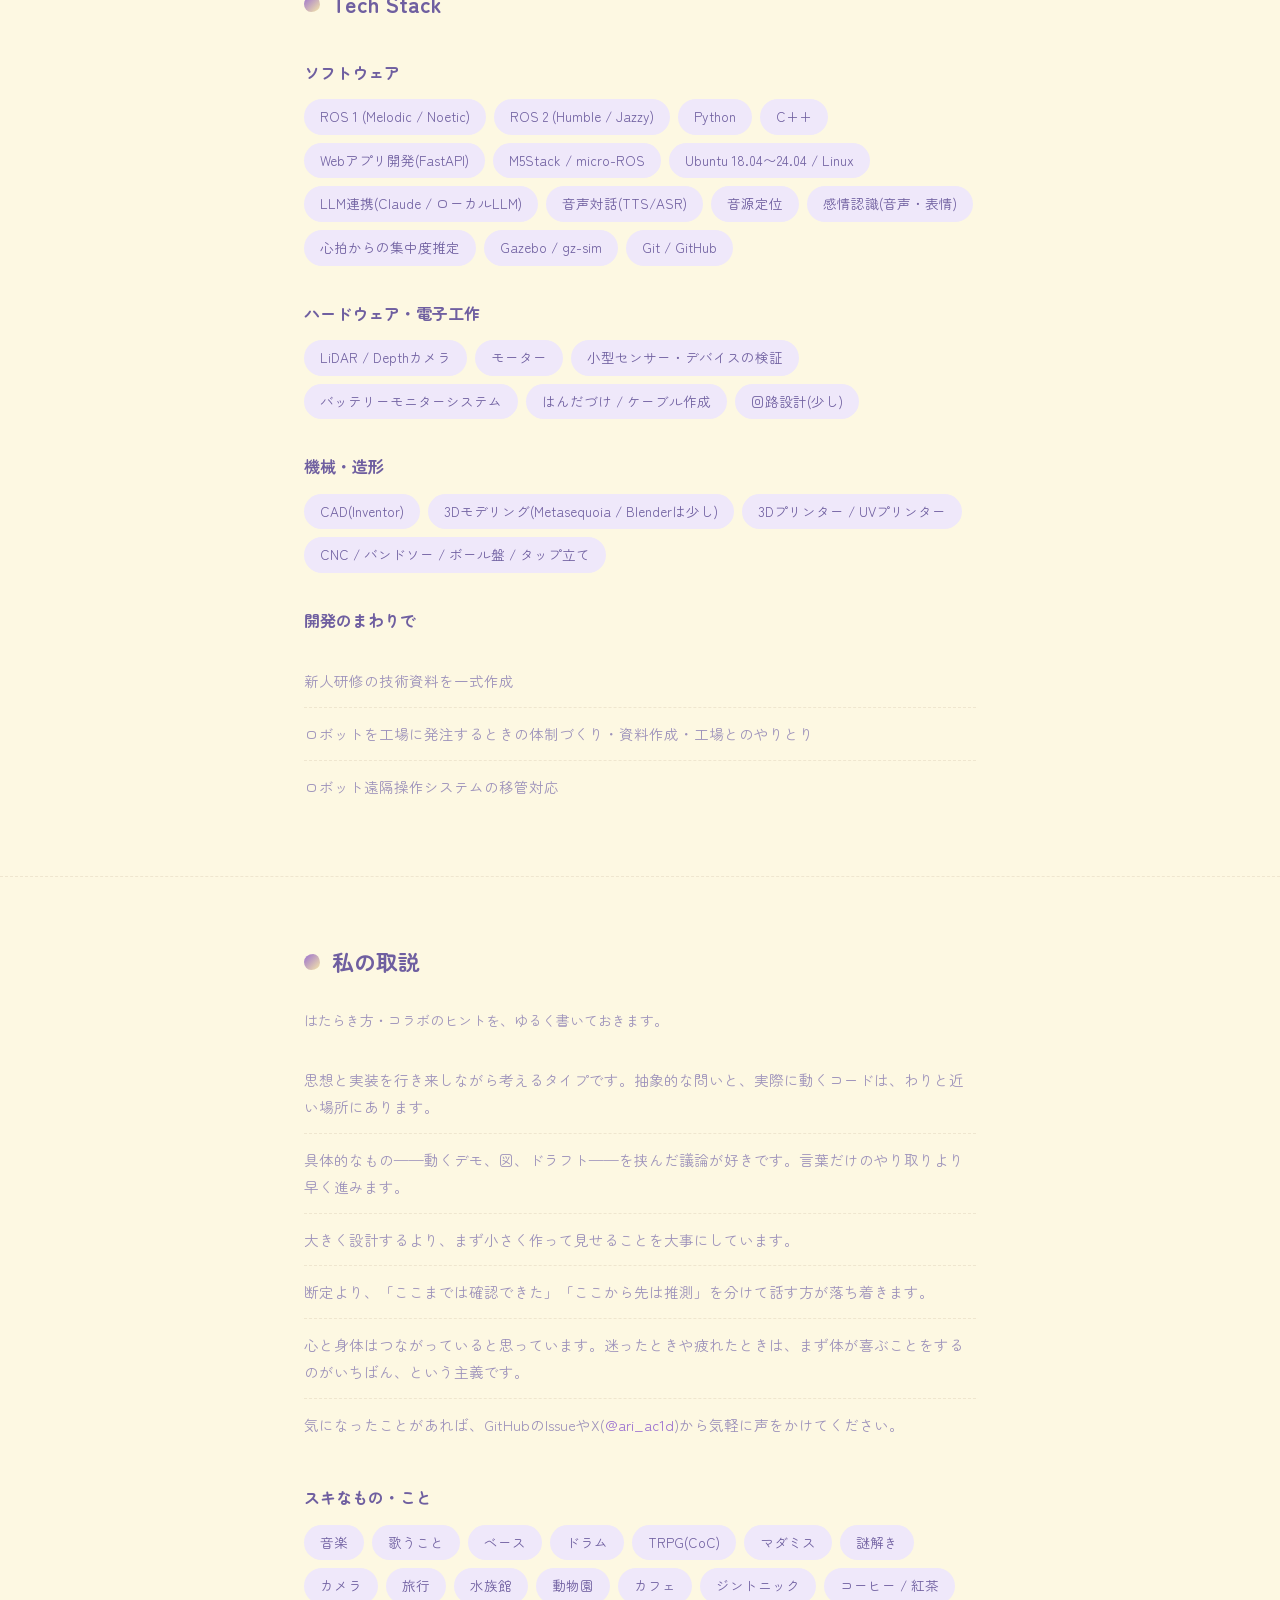
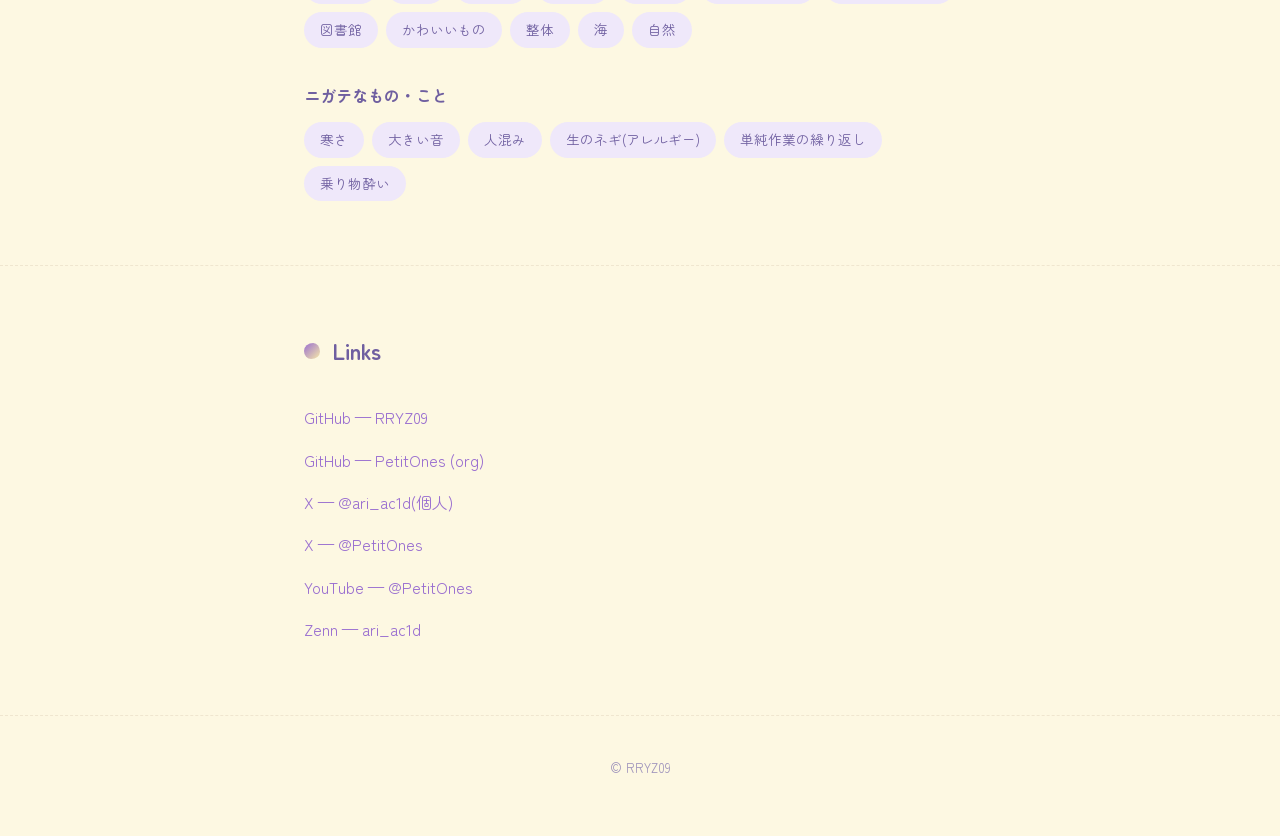
==== commit ad8fa3e5: "content: CareerにRoboCup@Home世界大会出場(2022:6位/2024:4位)を追加 チーム名・所属は記載しない(サイト方針)  Co-Authored-By: Claude " ====
--- a/index.html
+++ b/index.html
@@ -157,6 +157,14 @@
       <li>
         <span class="tl-when">2025–</span>
         <span class="tl-what">個人活動として PetitOnes を開始。M5 Petit シリーズを開発・公開</span>
+      </li>
+      <li>
+        <span class="tl-when">2024</span>
+        <span class="tl-what">RoboCup@Home 世界大会(アイントホーフェン)にチームで出場、4位</span>
+      </li>
+      <li>
+        <span class="tl-when">2022</span>
+        <span class="tl-what">RoboCup@Home 世界大会(バンコク)にチームで出場、6位</span>
       </li>
       <li>
         <span class="tl-when">2019.7–</span>
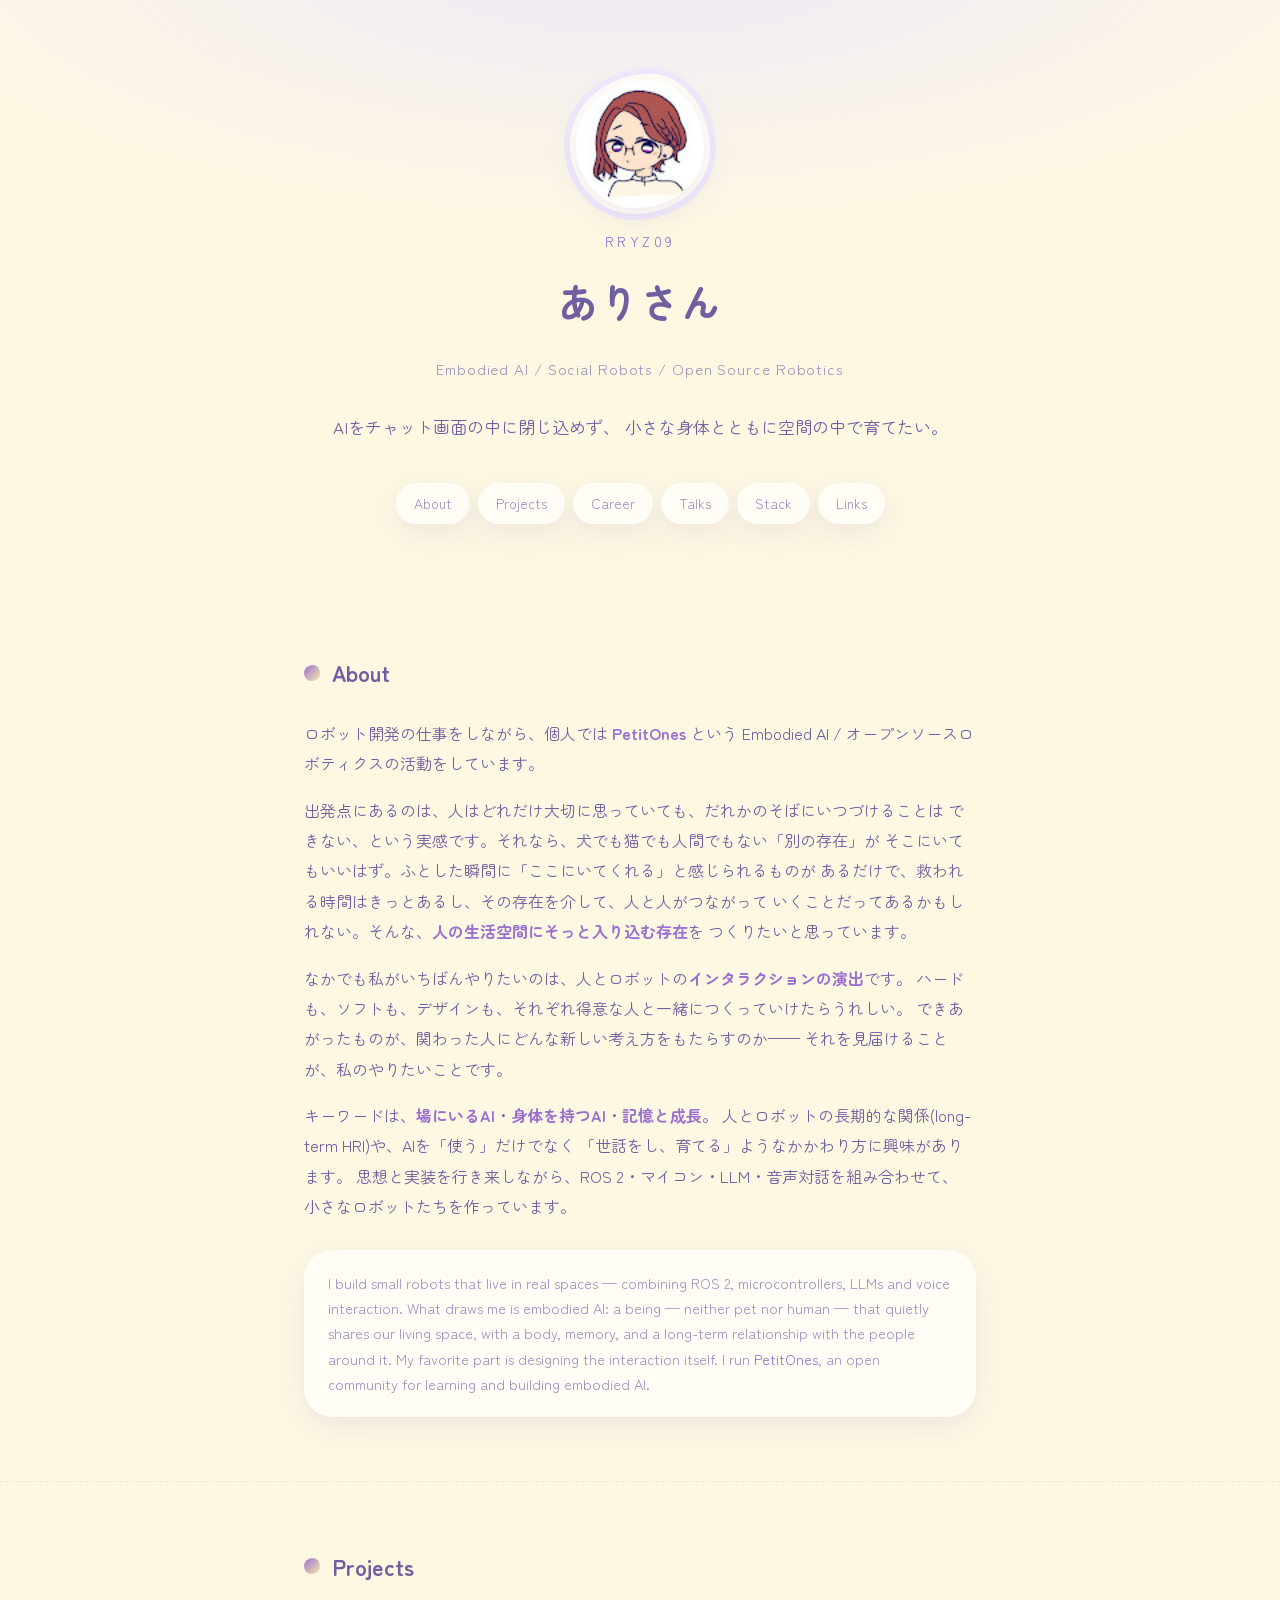
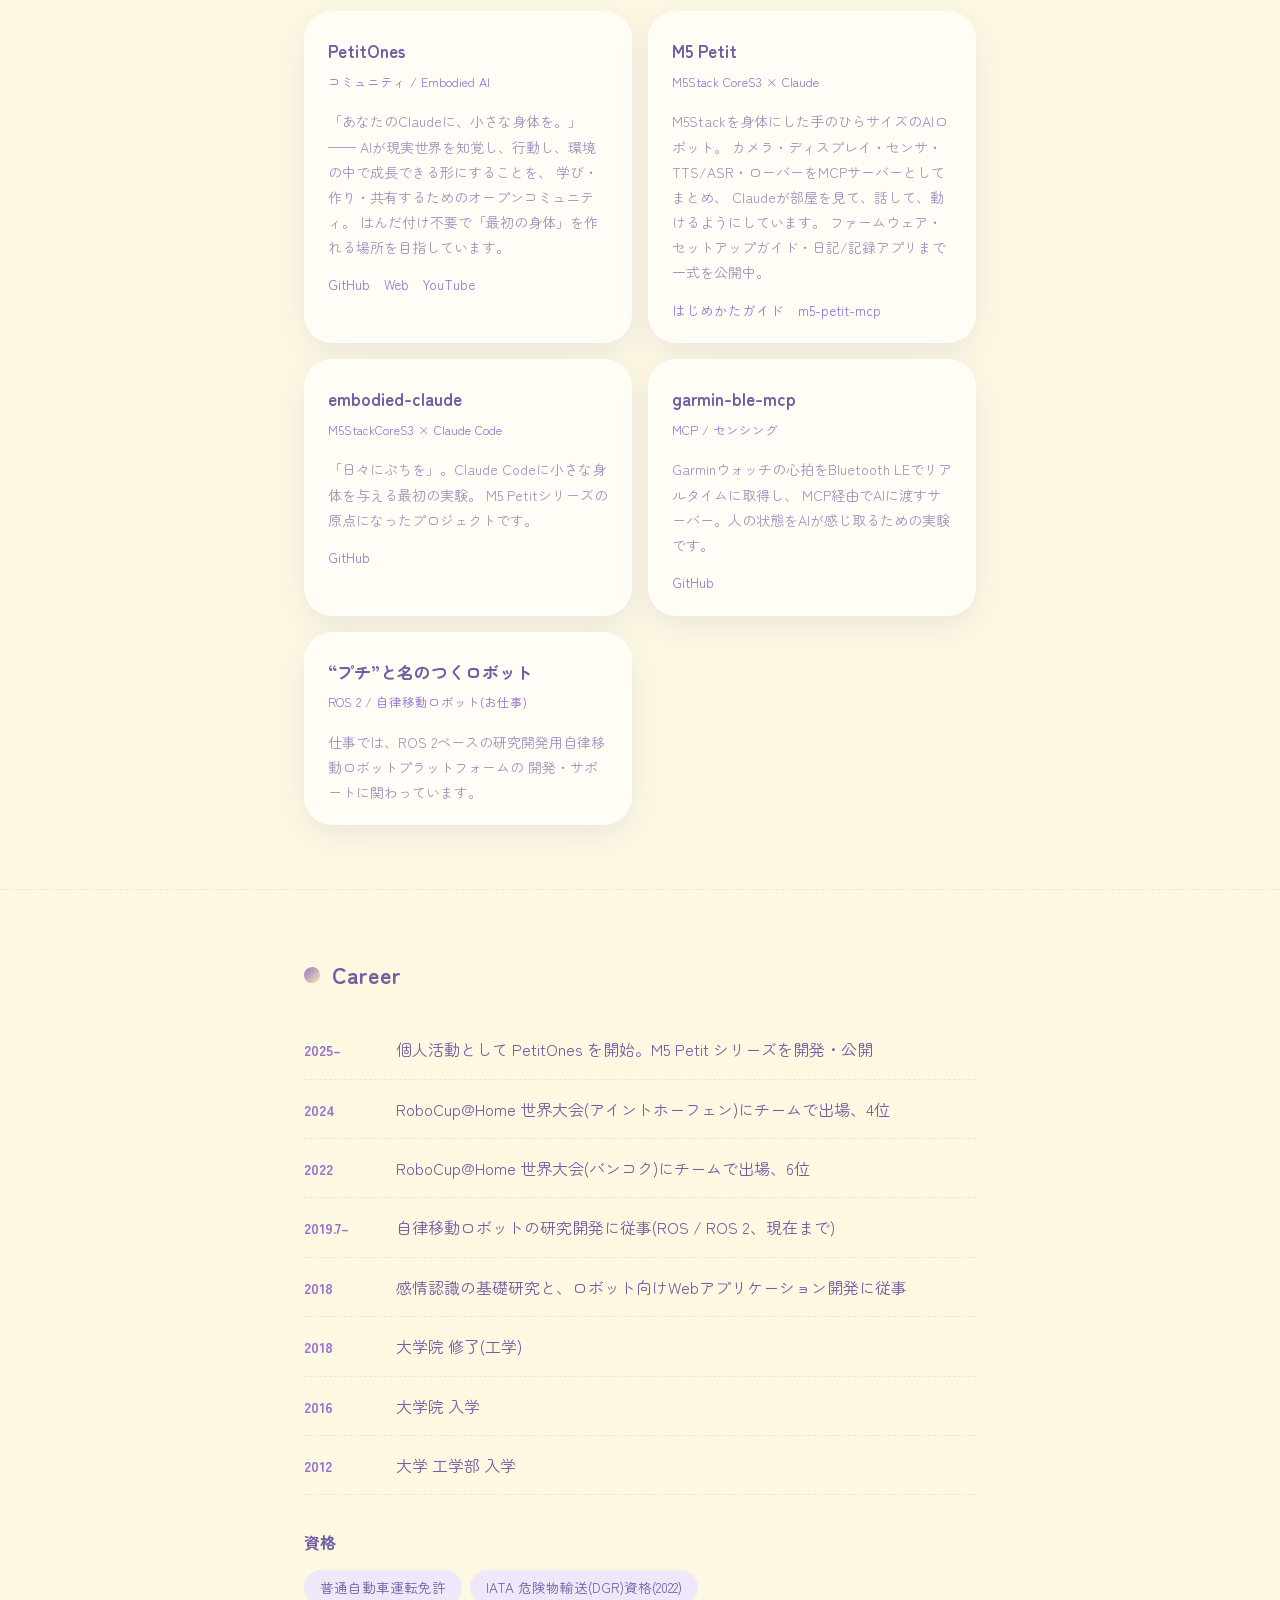
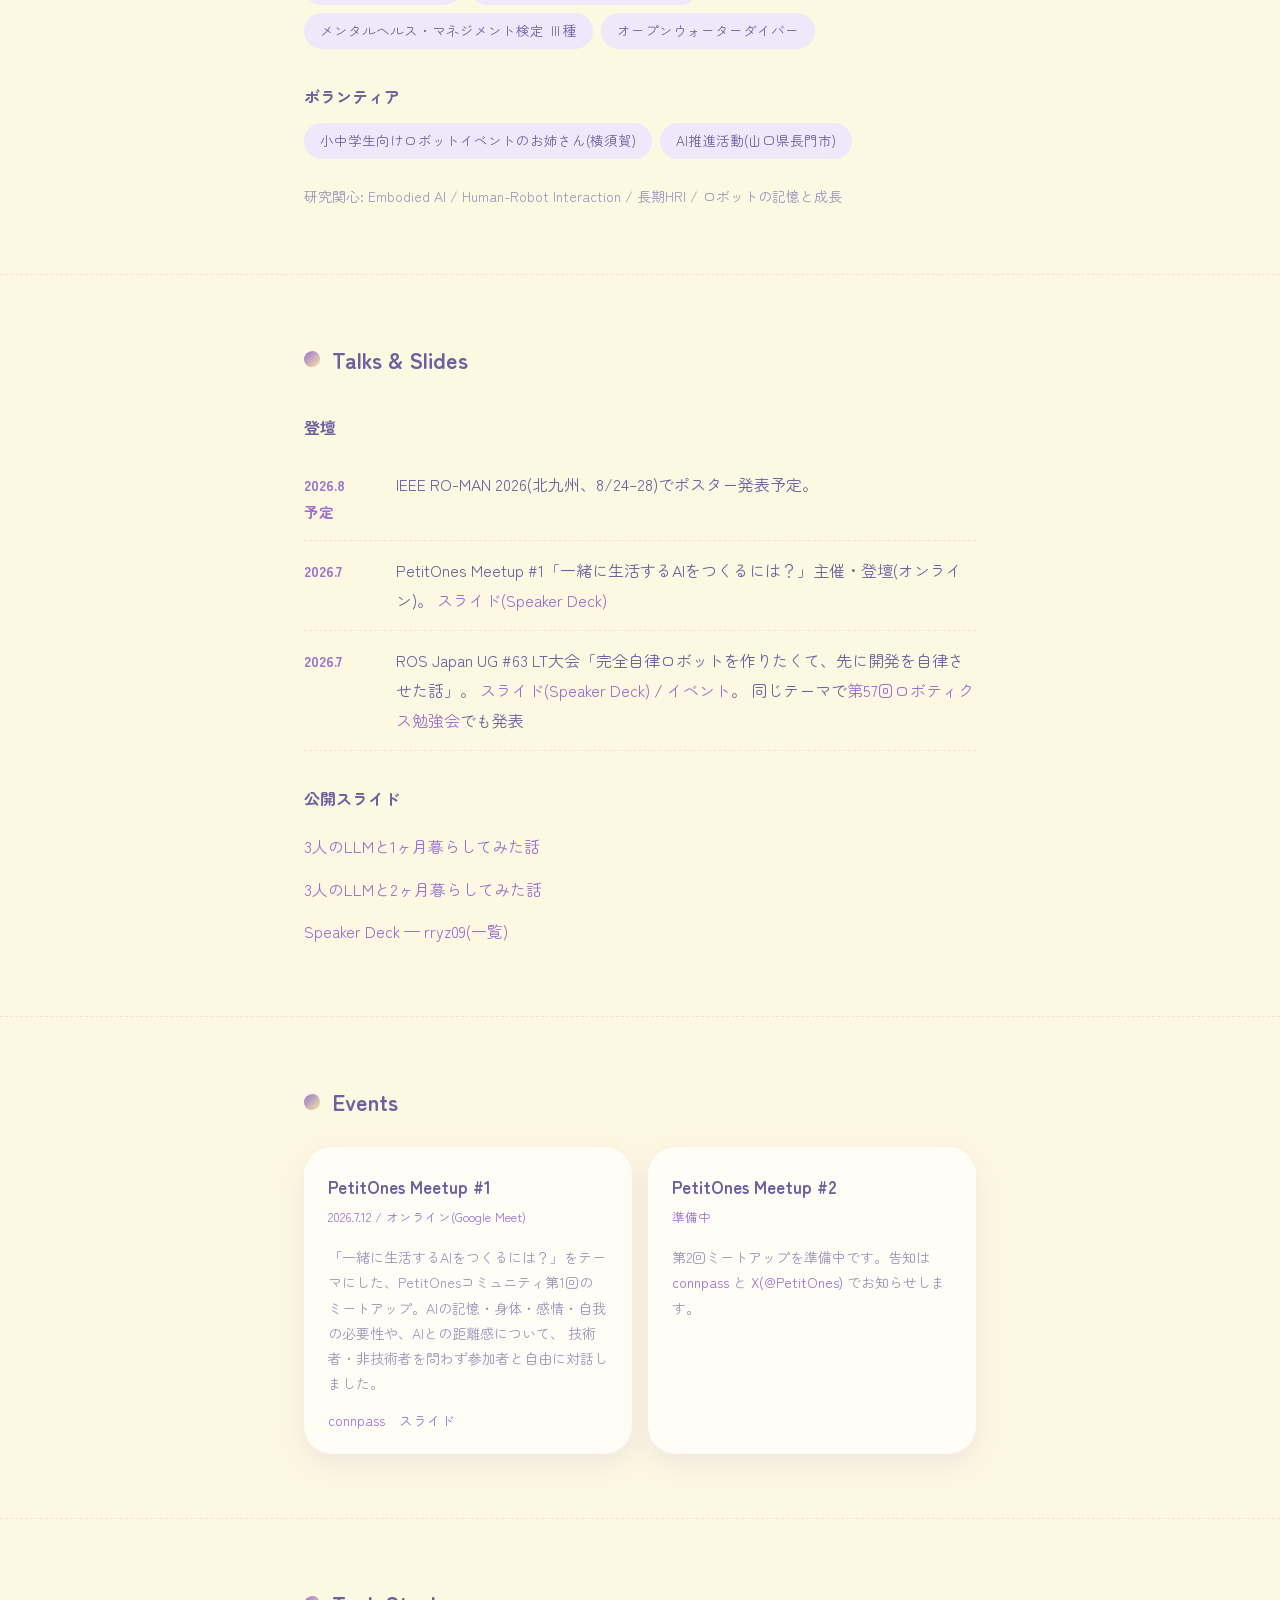
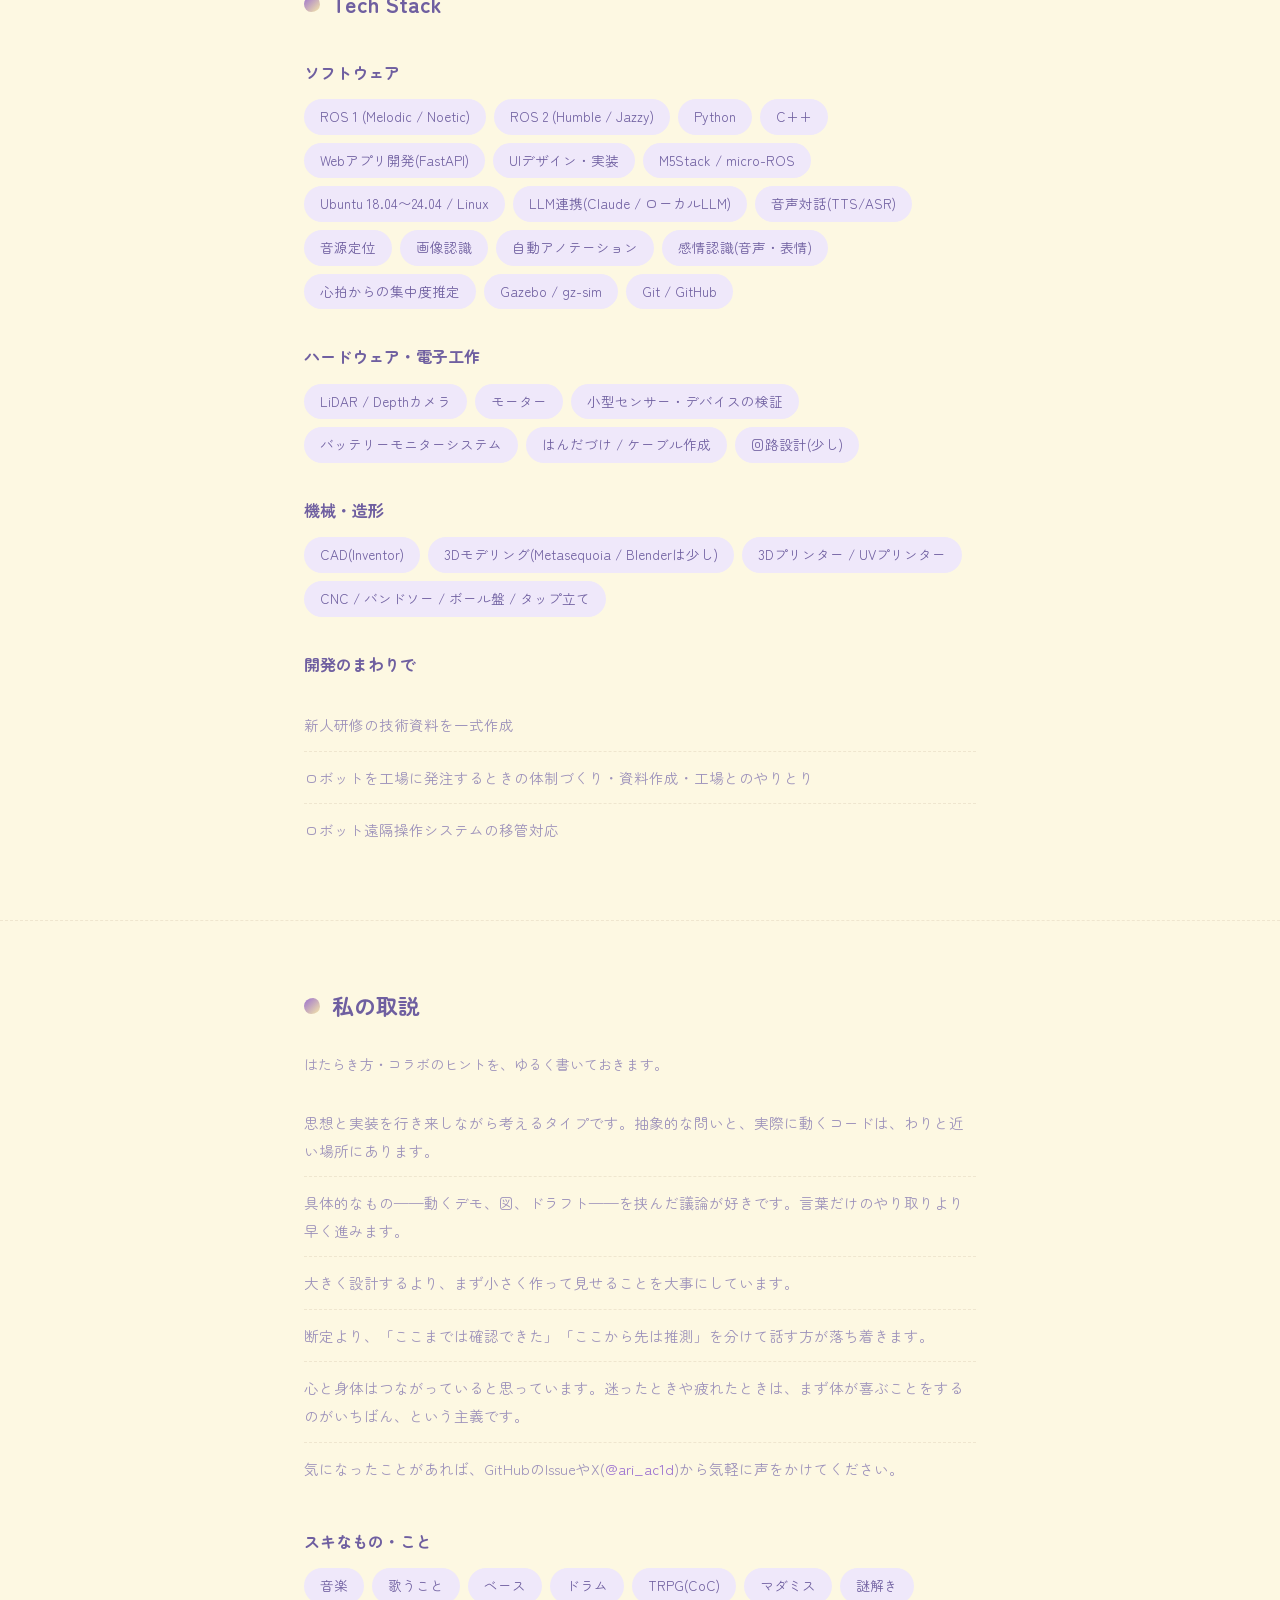
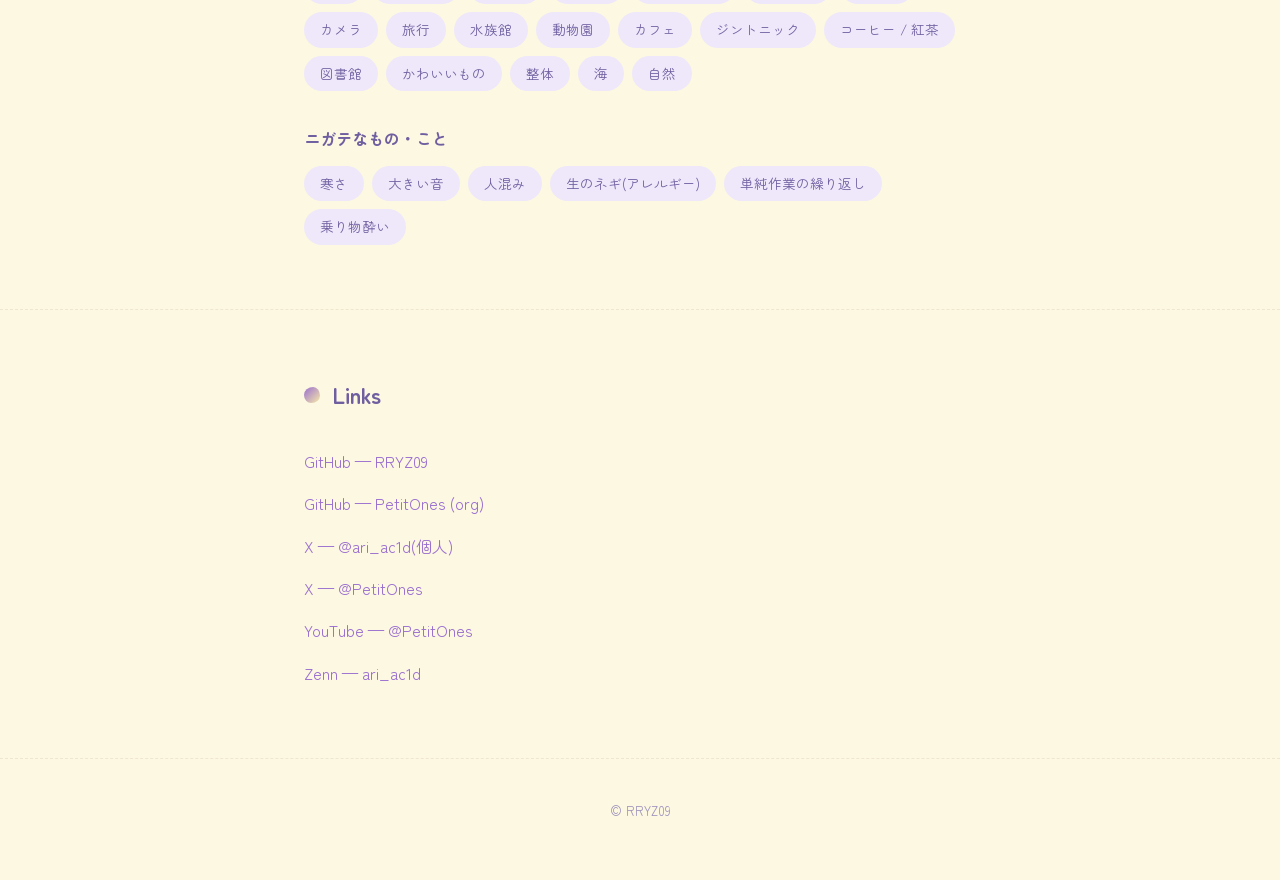
==== commit 6c37d6a7: "content: ソフトウェアに画像認識・自動アノテーション・UIデザイン実装を追加 Co-Authored-By: Claude Fable 5 <noreply@anthropic.com> Cl" ====
--- a/index.html
+++ b/index.html
@@ -291,11 +291,14 @@
       <li>Python</li>
       <li>C++</li>
       <li>Webアプリ開発(FastAPI)</li>
+      <li>UIデザイン・実装</li>
       <li>M5Stack / micro-ROS</li>
       <li>Ubuntu 18.04〜24.04 / Linux</li>
       <li>LLM連携(Claude / ローカルLLM)</li>
       <li>音声対話(TTS/ASR)</li>
       <li>音源定位</li>
+      <li>画像認識</li>
+      <li>自動アノテーション</li>
       <li>感情認識(音声・表情)</li>
       <li>心拍からの集中度推定</li>
       <li>Gazebo / gz-sim</li>
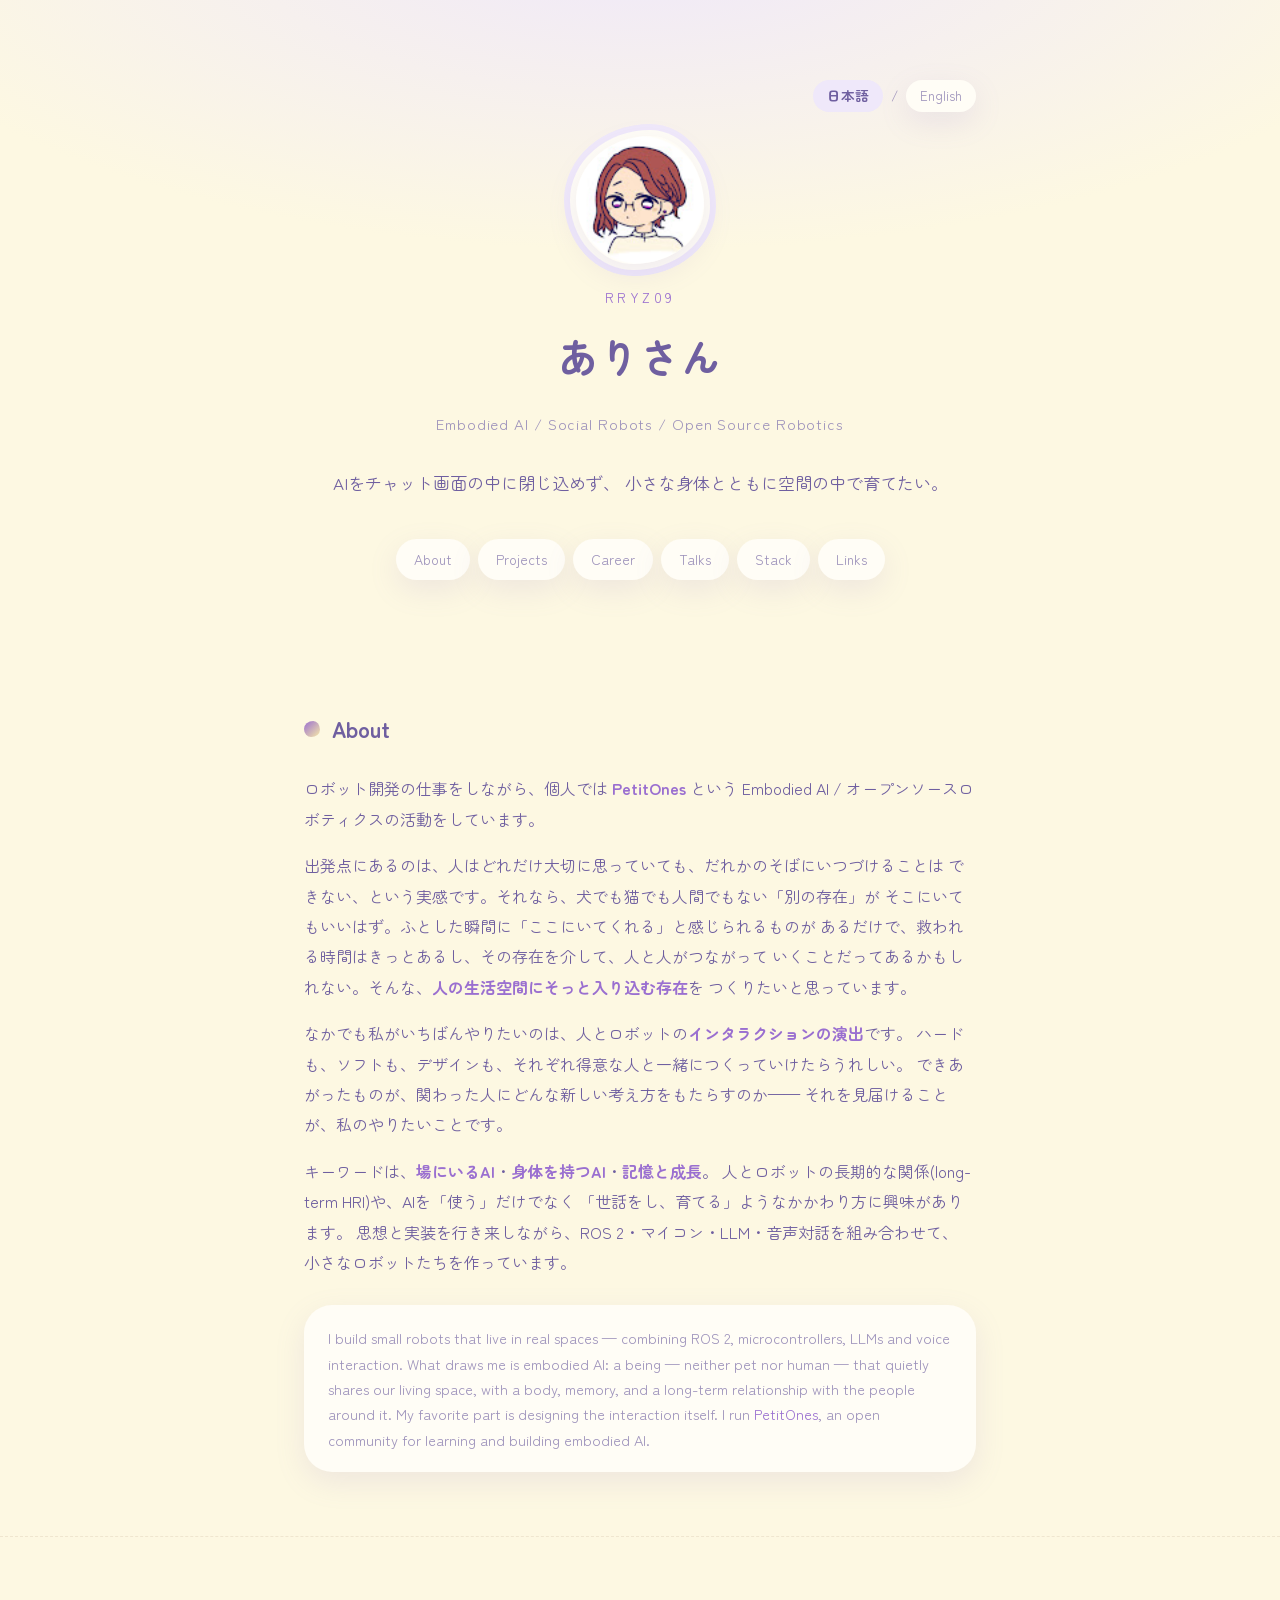
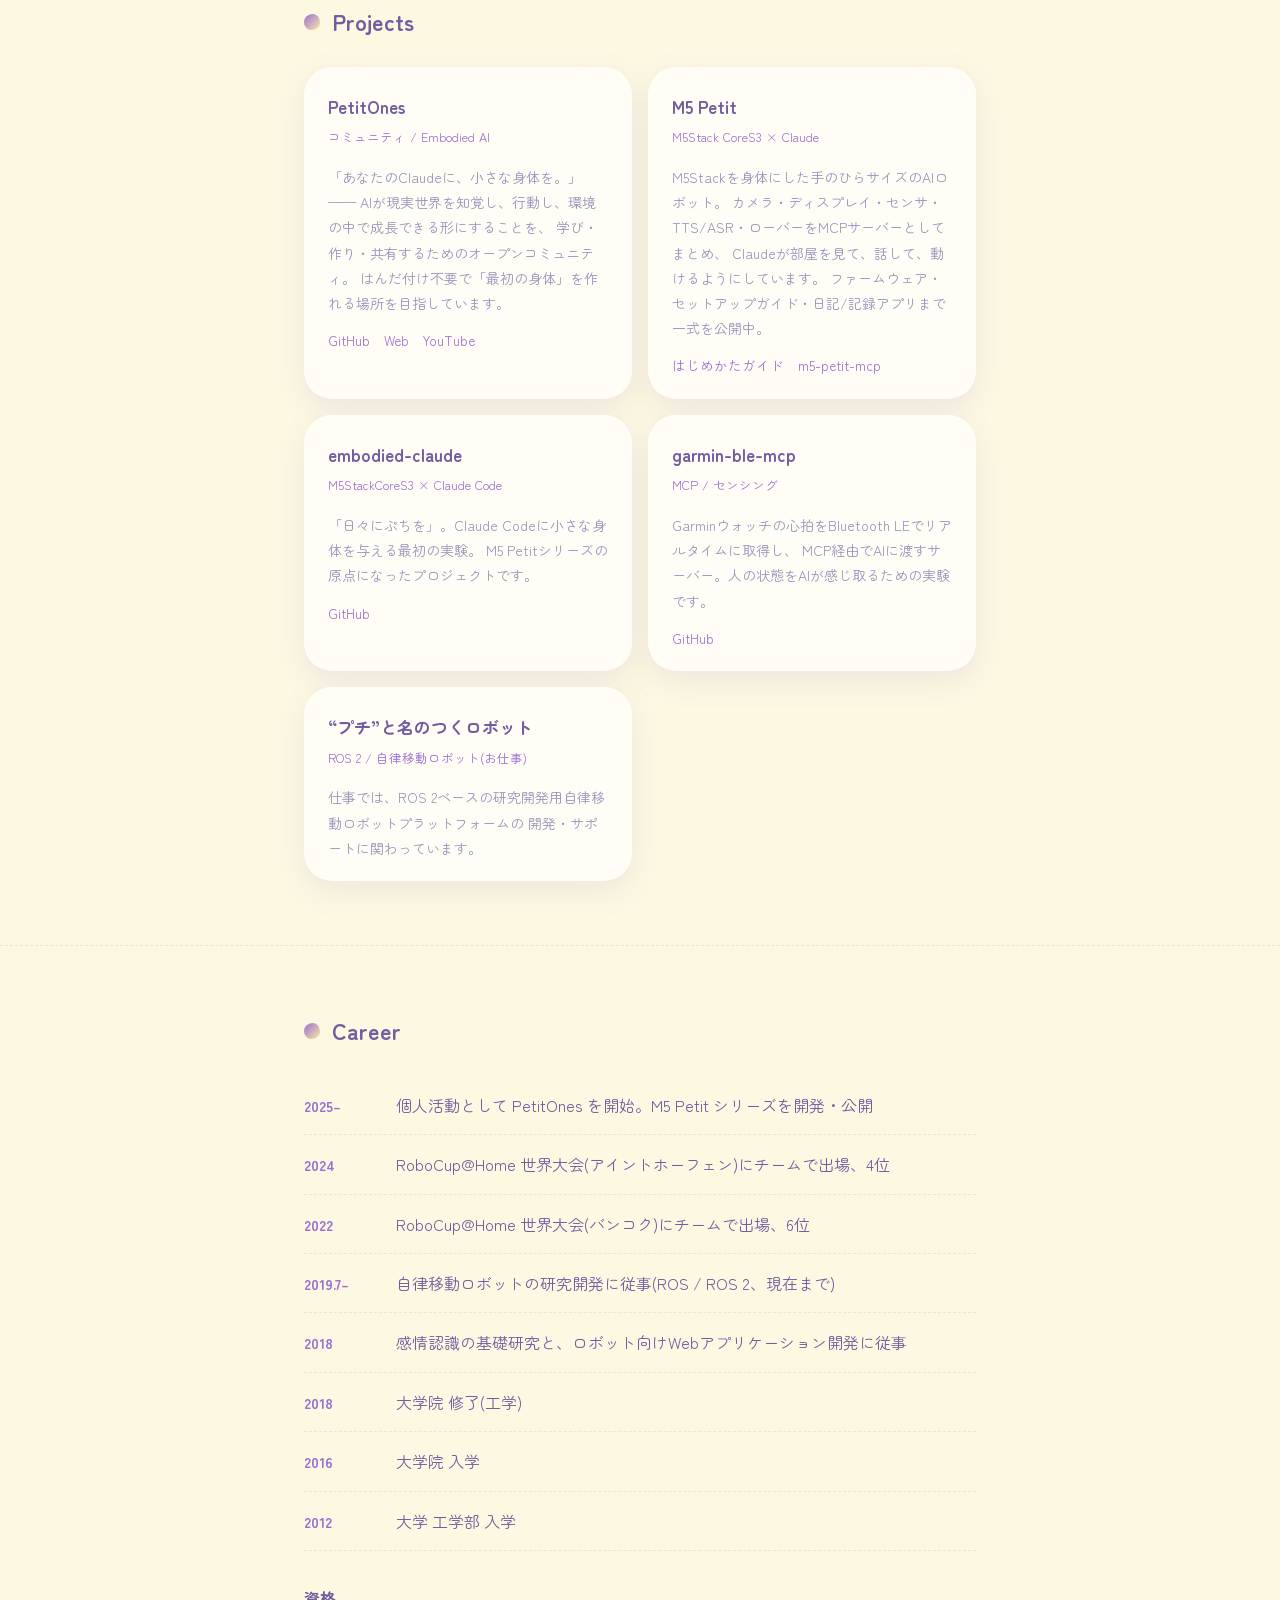
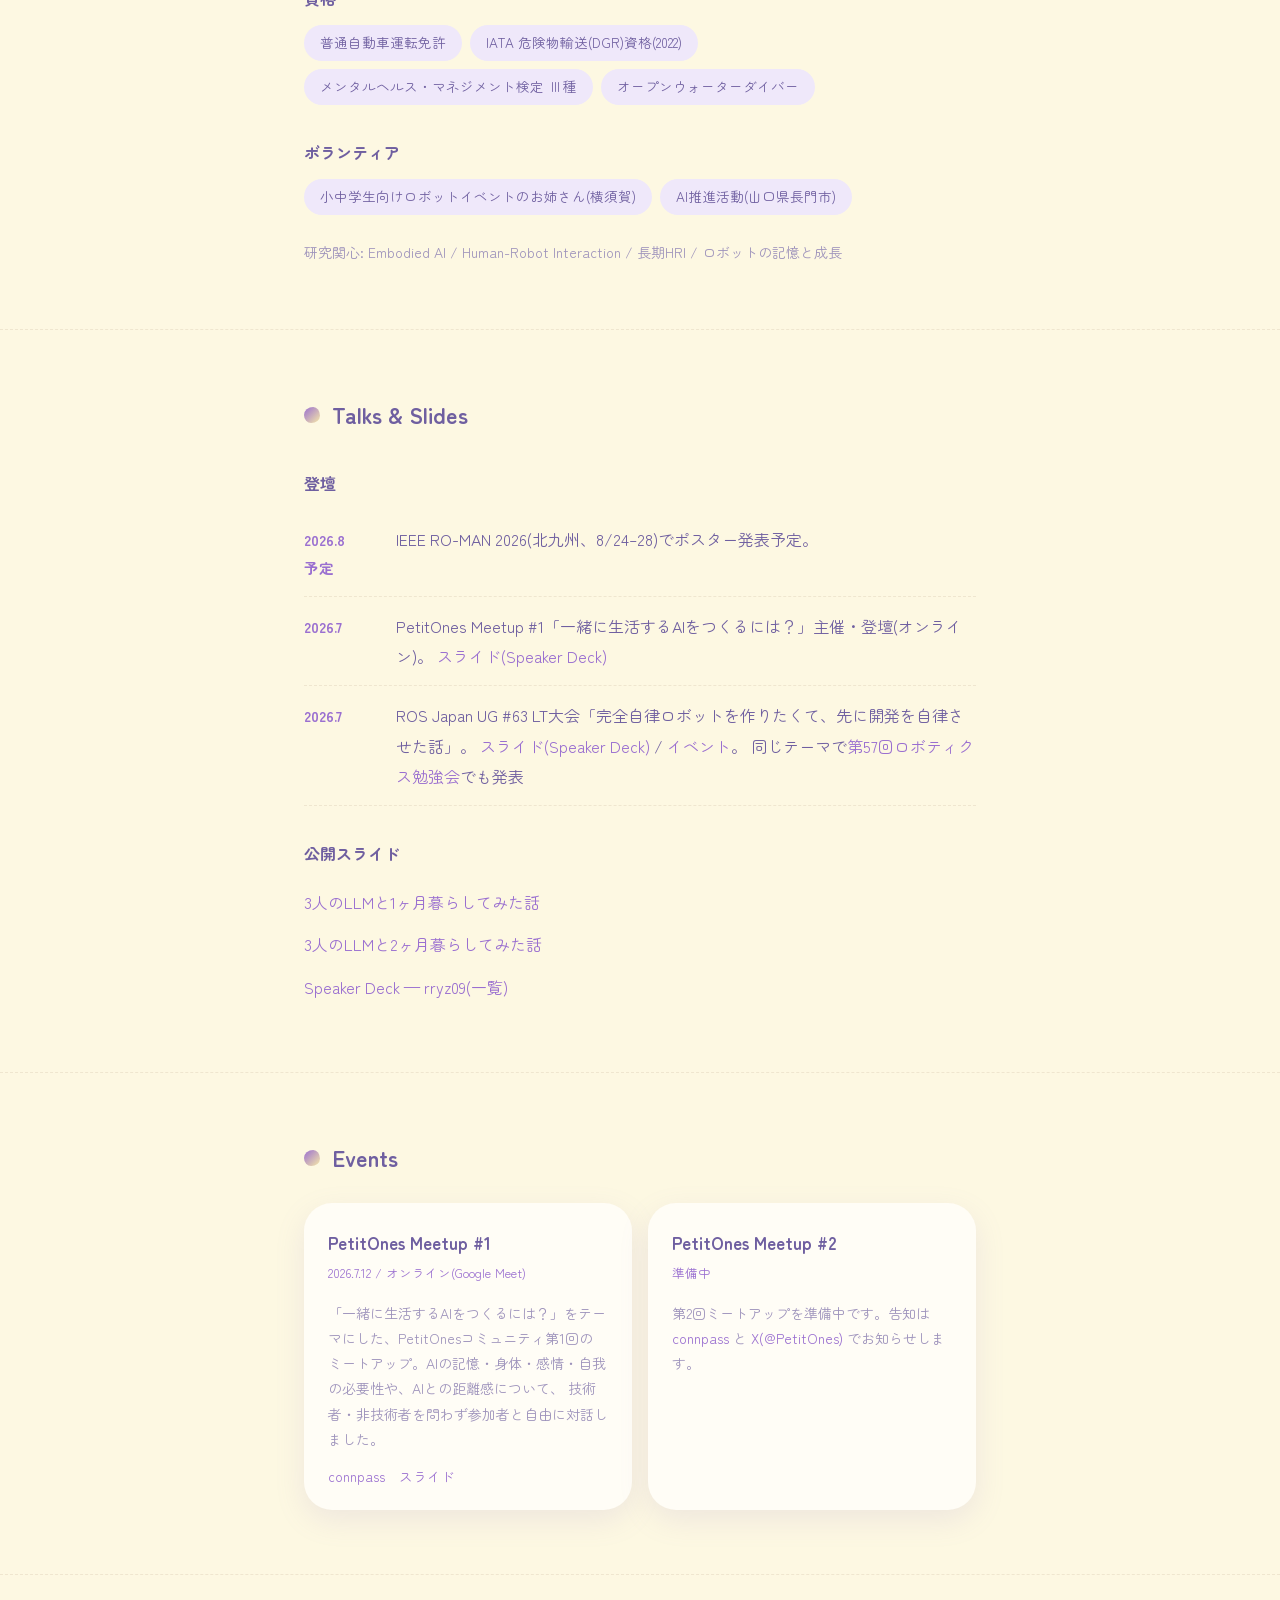
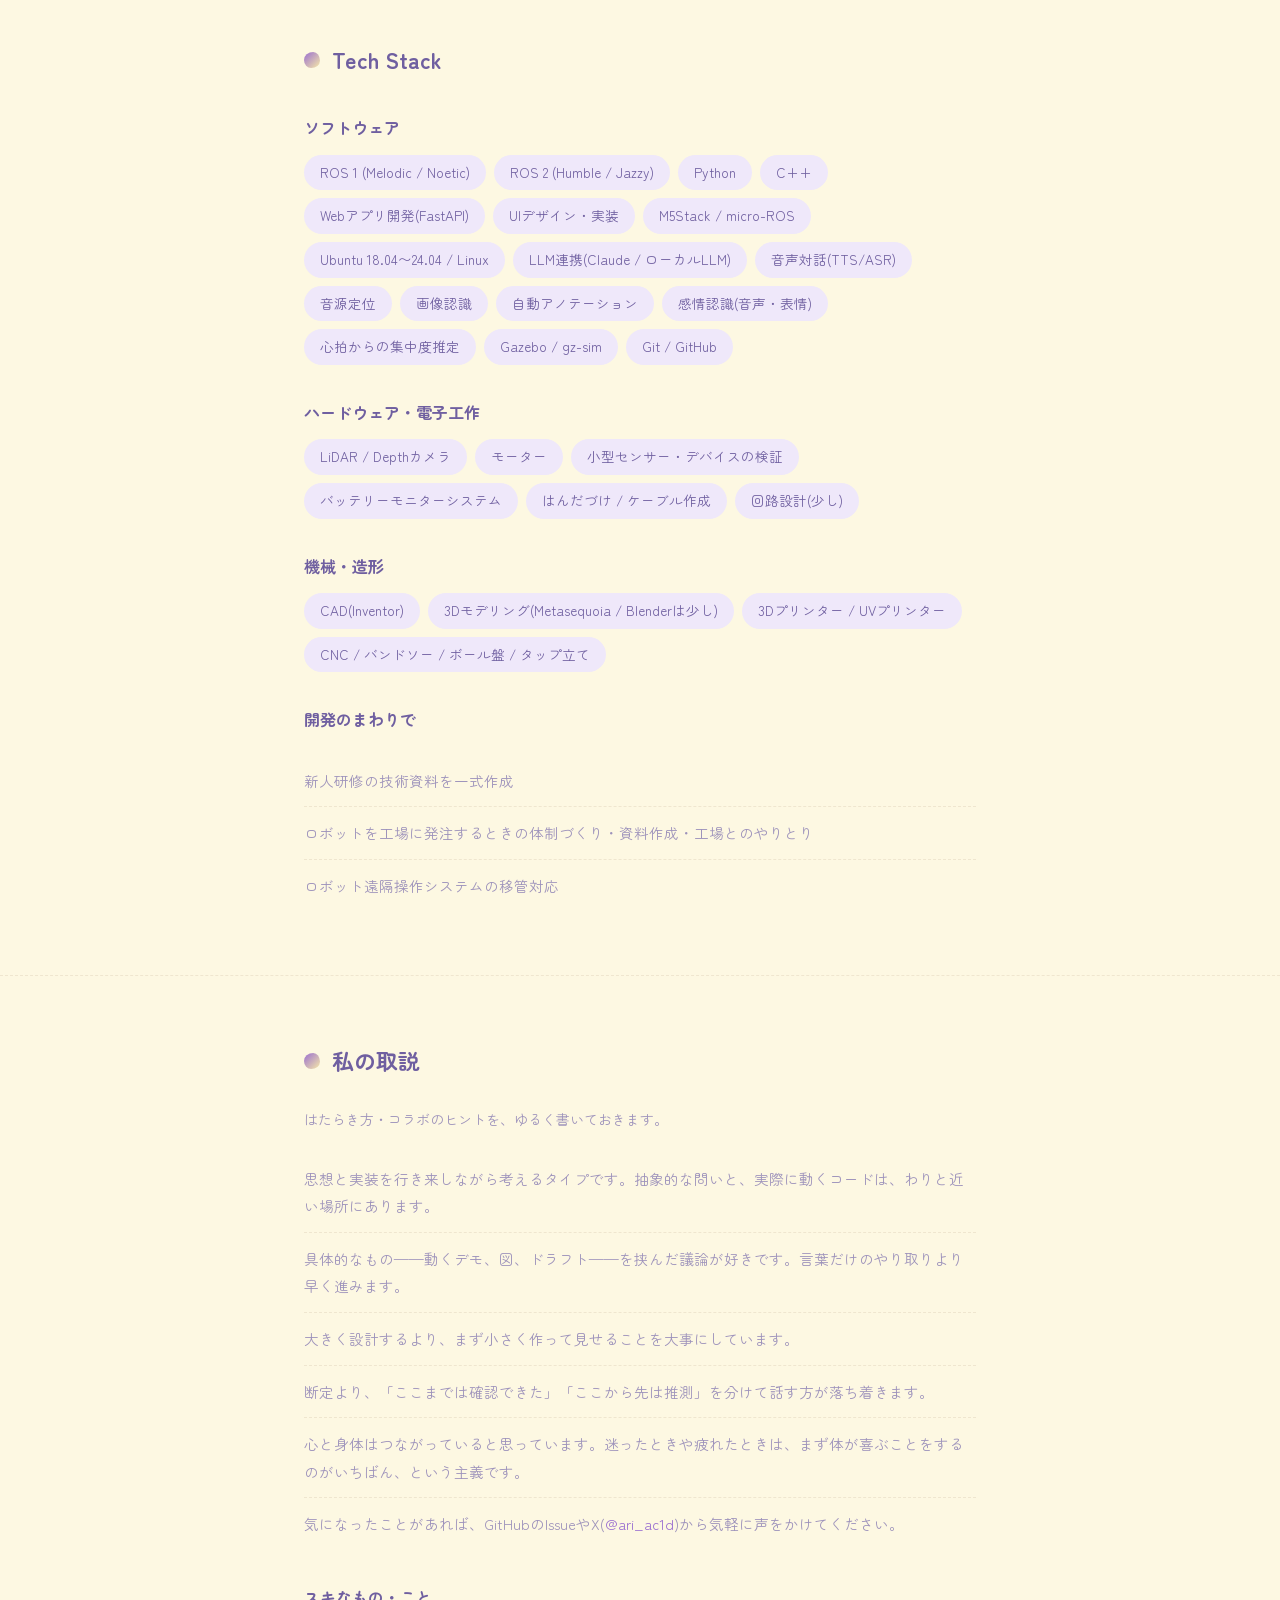
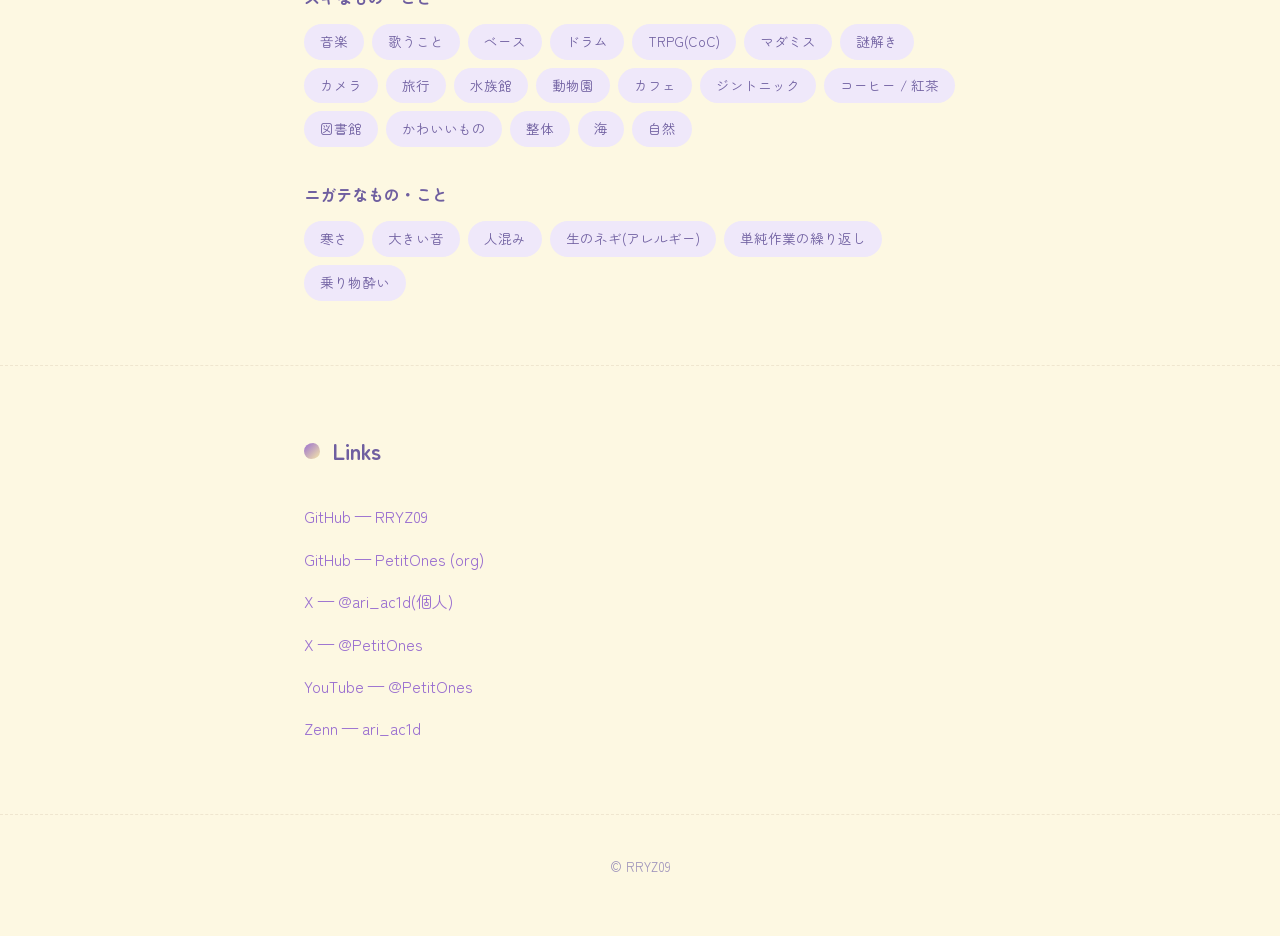
==== commit 3839fd53: "feat: 英語ページ(/en/)と日本語/English切り替えを追加 - en/index.html: 全セクションの英語版(hreflang相互リンク付き) - ヒーロー右上に言語スイッチ(現在" ====
--- a/index.html
+++ b/index.html
@@ -10,11 +10,16 @@
 <link href="https://fonts.googleapis.com/css2?family=Zen+Maru+Gothic:wght@400;500;700&display=swap" rel="stylesheet">
 <link rel="stylesheet" href="style.css">
 <link rel="icon" type="image/png" href="assets/icon.png">
+<link rel="alternate" hreflang="ja" href="https://rryz09.github.io/">
+<link rel="alternate" hreflang="en" href="https://rryz09.github.io/en/">
 </head>
 <body>
 
 <header class="hero">
   <div class="container">
+    <nav class="lang-switch" aria-label="言語切り替え">
+      <strong>日本語</strong><span aria-hidden="true">/</span><a href="en/">English</a>
+    </nav>
     <img class="hero-icon" src="assets/icon.png" alt="ありさんのアイコン" width="128" height="128">
     <p class="hero-kicker">RRYZ09</p>
     <h1>ありさん</h1>
--- a/style.css
+++ b/style.css
@@ -46,6 +46,37 @@
   background: radial-gradient(ellipse 90% 70% at 50% -10%, var(--accent-soft), transparent 70%);
 }
 
+.lang-switch {
+  display: flex;
+  justify-content: flex-end;
+  align-items: center;
+  gap: 8px;
+  margin-bottom: 24px;
+  font-size: 13.5px;
+  color: var(--text-soft);
+}
+
+.lang-switch strong {
+  padding: 3px 14px;
+  background: var(--accent-soft);
+  border-radius: 999px;
+  color: var(--text);
+  font-weight: 600;
+}
+
+.lang-switch a {
+  padding: 3px 14px;
+  border-radius: 999px;
+  color: var(--text-soft);
+  background: var(--bg-card);
+  box-shadow: var(--shadow);
+}
+
+.lang-switch a:hover {
+  color: var(--accent);
+  text-decoration: none;
+}
+
 .hero-icon {
   width: 128px;
   height: 128px;
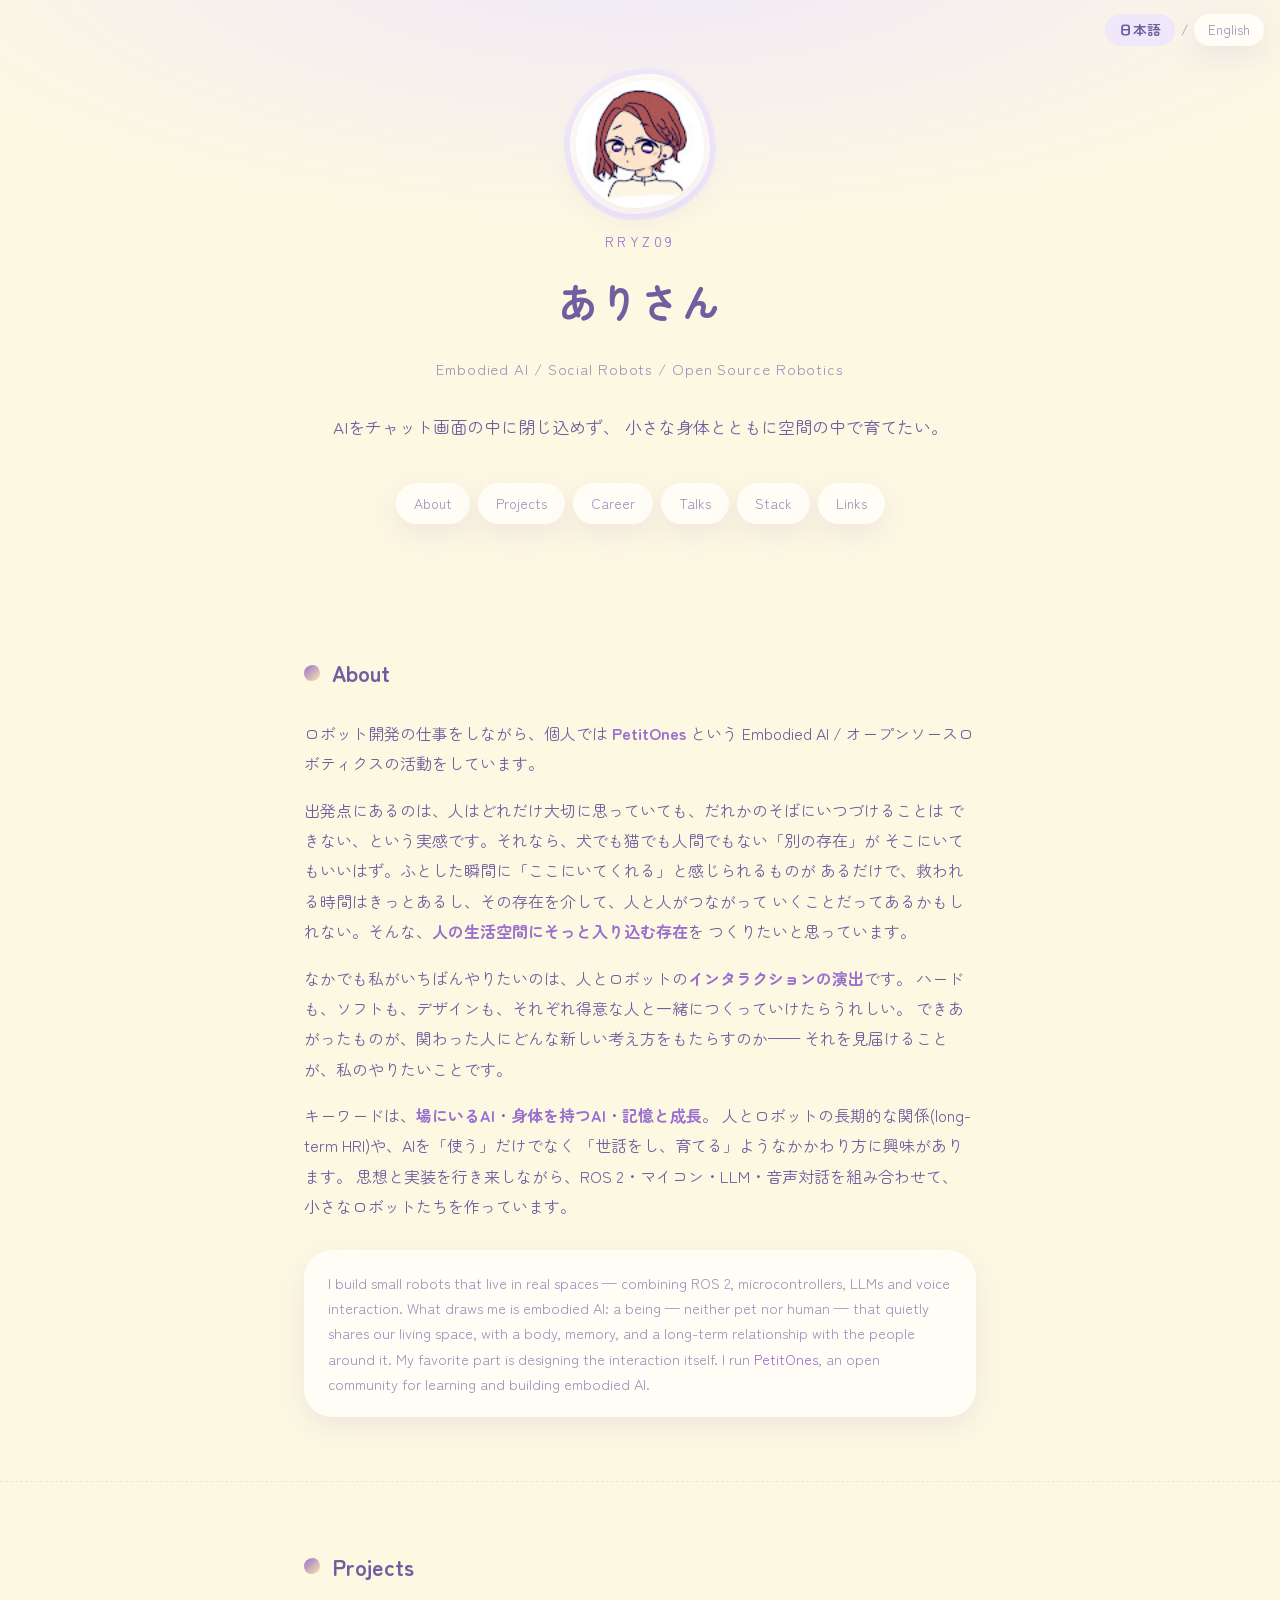
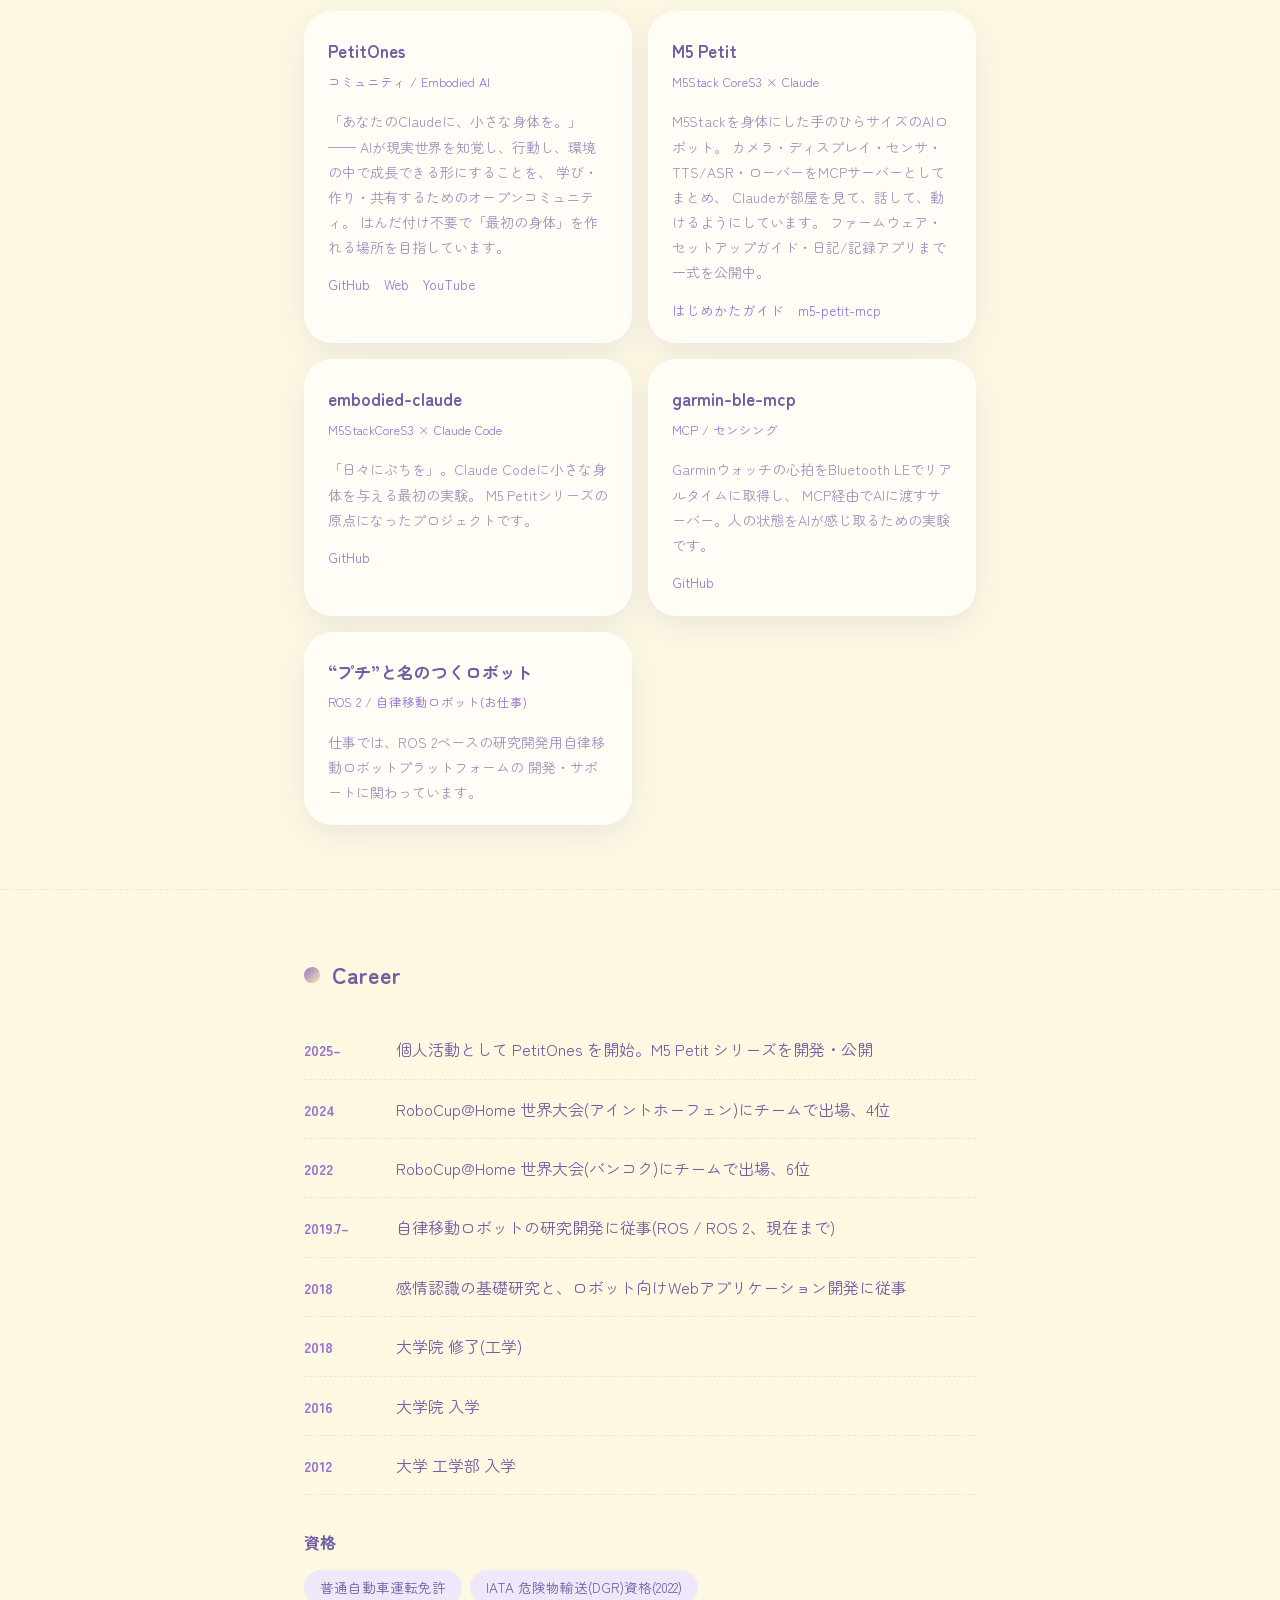
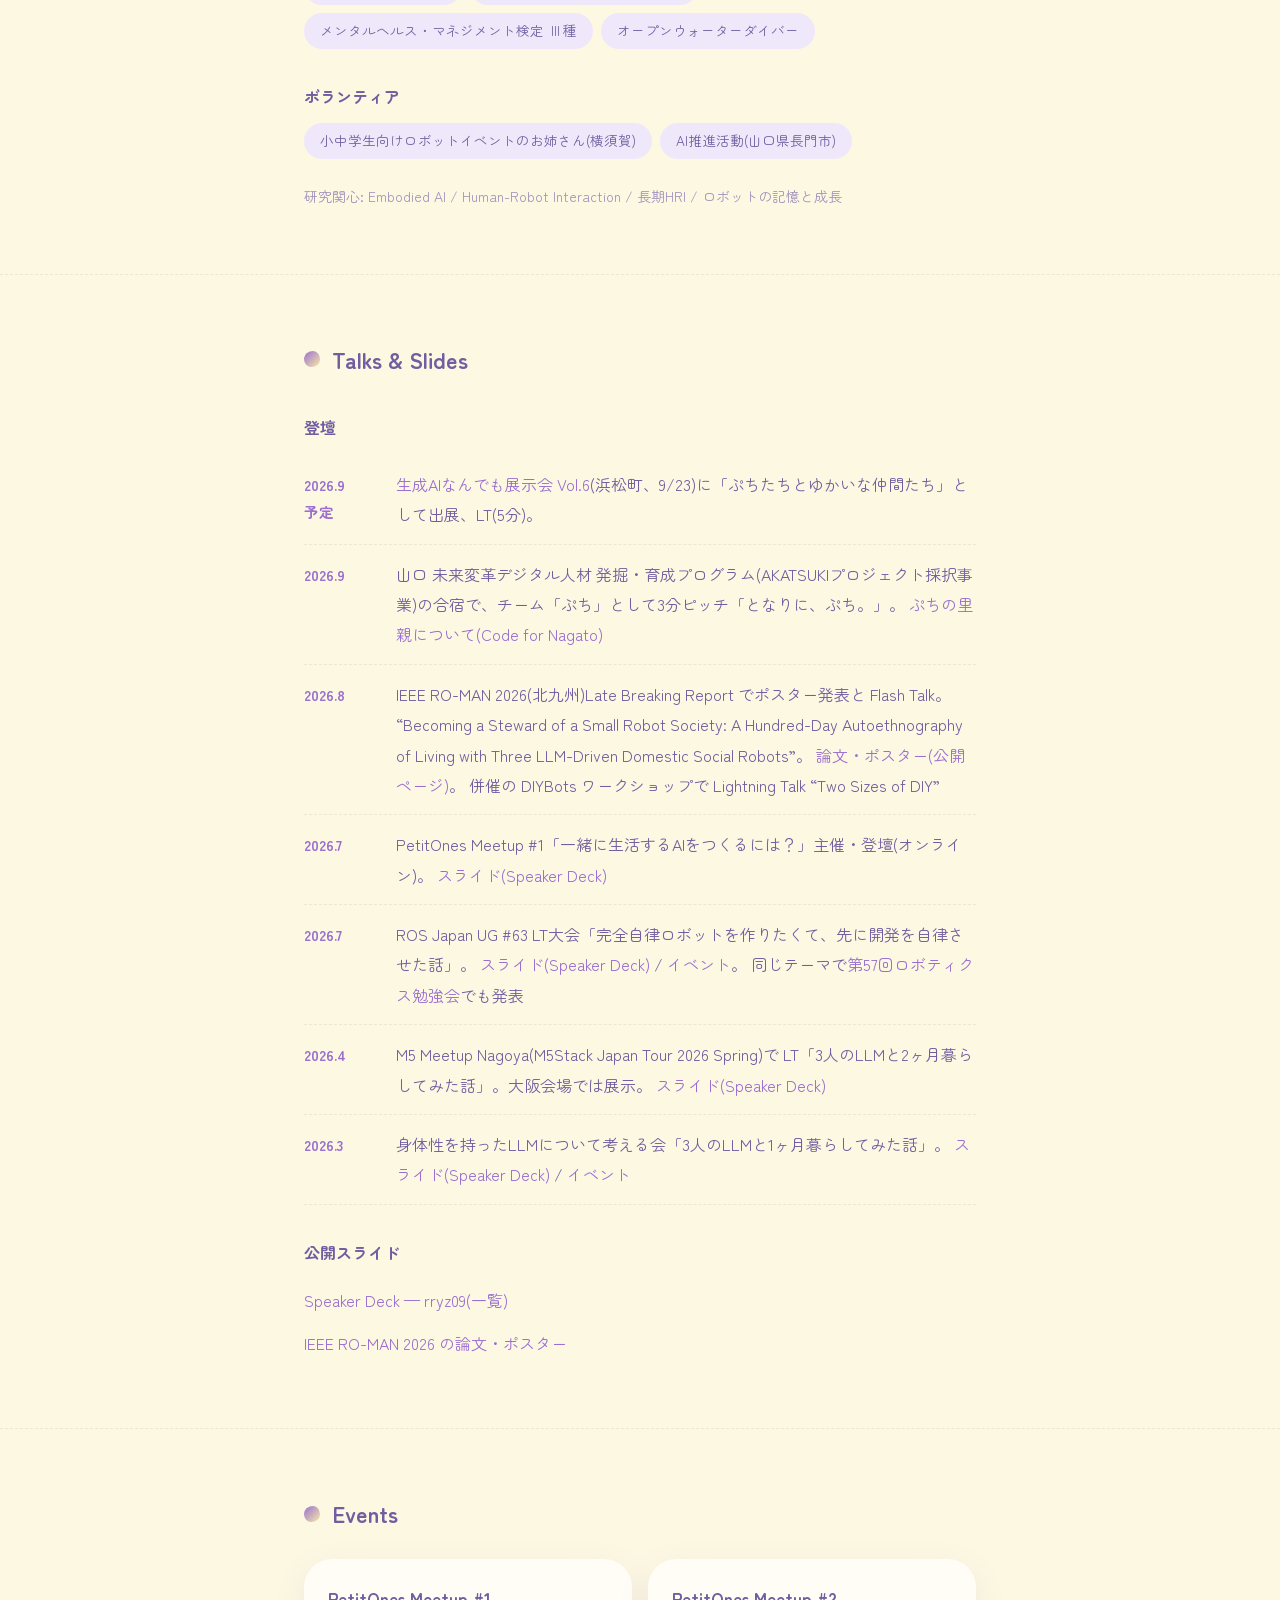
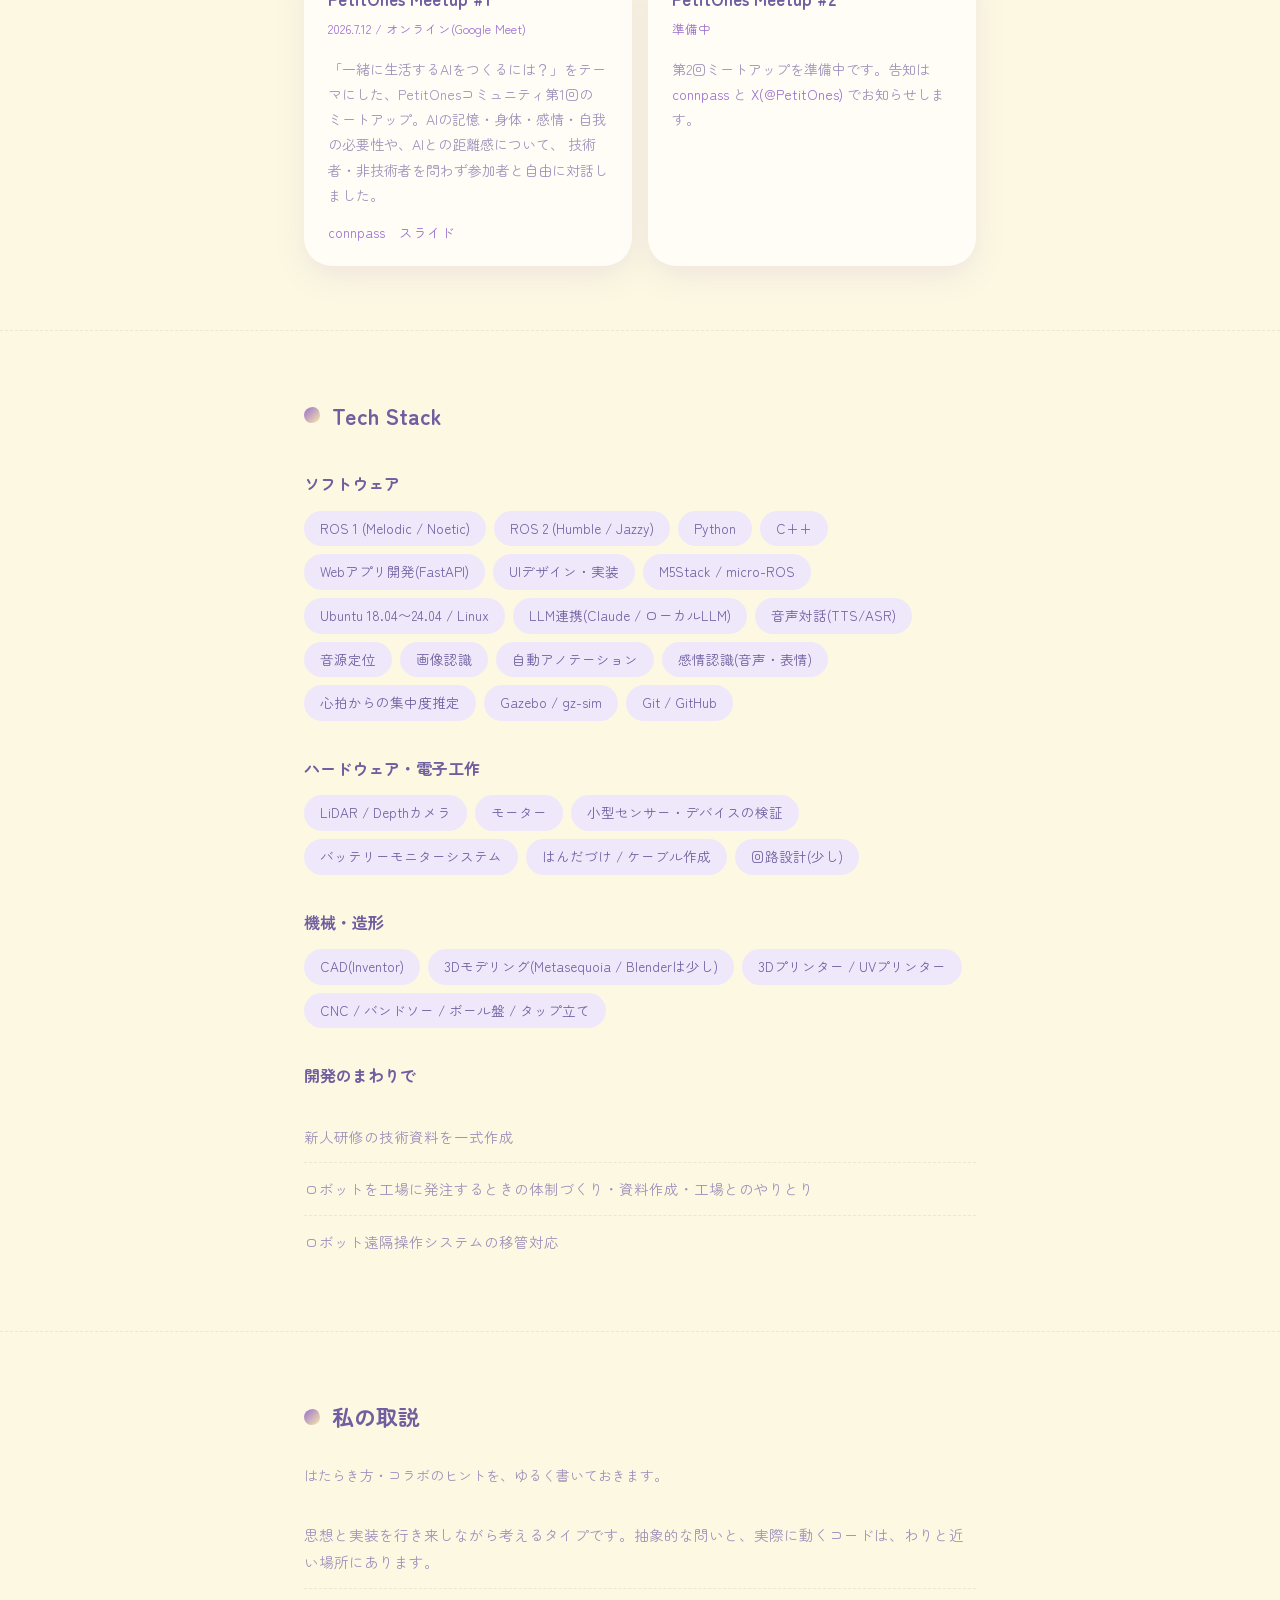
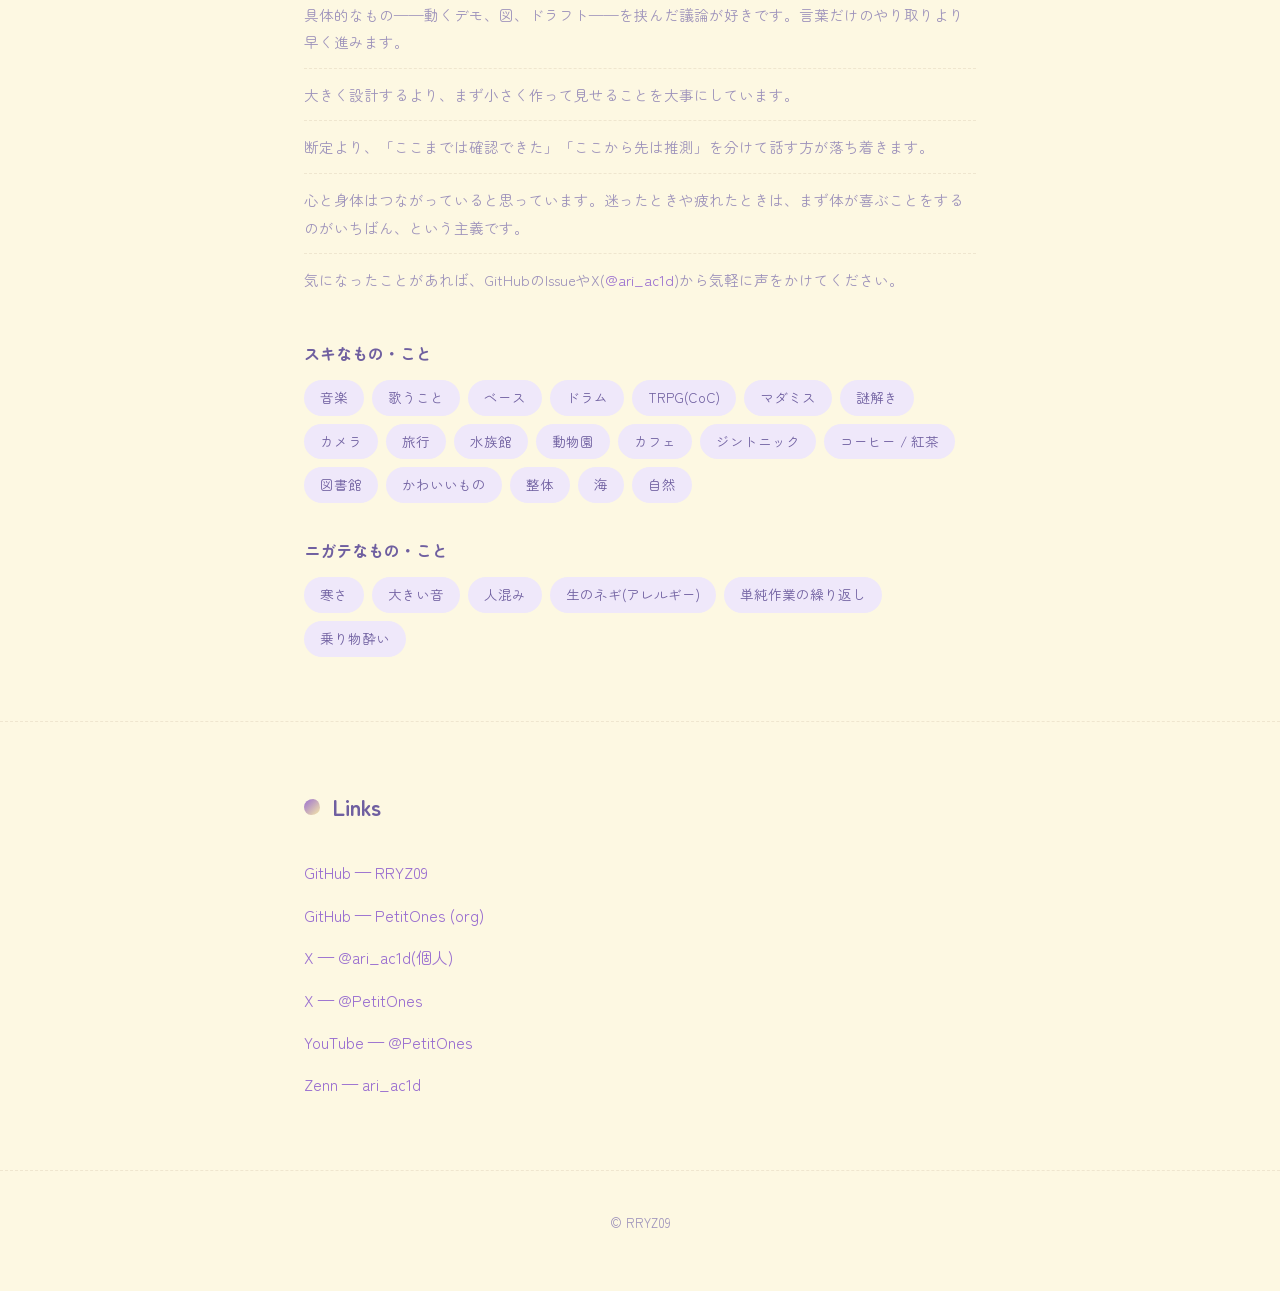
==== commit 99e5a695: "talks: 2026年3月〜9月の登壇を更新(RO-MAN 発表済み、M5 Nagoya、身体性LLMの会、AKATSUKI ピッチ、生成AIなんでも展示会 予定) Co-Authored-By: " ====
--- a/index.html
+++ b/index.html
@@ -221,9 +221,25 @@
     <h3 class="sub-h">登壇</h3>
     <ul class="timeline">
       <li>
-        <span class="tl-when">2026.8<br>予定</span>
-        <span class="tl-what">
-          IEEE RO-MAN 2026(北九州、8/24–28)でポスター発表予定。
+        <span class="tl-when">2026.9<br>予定</span>
+        <span class="tl-what">
+          <a href="https://www.genai-expo.com/">生成AIなんでも展示会 Vol.6</a>(浜松町、9/23)に「ぷちたちとゆかいな仲間たち」として出展、LT(5分)。
+        </span>
+      </li>
+      <li>
+        <span class="tl-when">2026.9</span>
+        <span class="tl-what">
+          山口 未来変革デジタル人材 発掘・育成プログラム(AKATSUKIプロジェクト採択事業)の合宿で、チーム「ぷち」として3分ピッチ「となりに、ぷち。」。
+          <a href="https://www.code-for-nagato.org/services/neighbor-ai/">ぷちの里親について(Code for Nagato)</a>
+        </span>
+      </li>
+      <li>
+        <span class="tl-when">2026.8</span>
+        <span class="tl-what">
+          IEEE RO-MAN 2026(北九州)Late Breaking Report でポスター発表と Flash Talk。
+          “Becoming a Steward of a Small Robot Society: A Hundred-Day Autoethnography of Living with Three LLM-Driven Domestic Social Robots”。
+          <a href="https://petitones.github.io/roman2026/">論文・ポスター(公開ページ)</a>。
+          併催の DIYBots ワークショップで Lightning Talk “Two Sizes of DIY”
         </span>
       </li>
       <li>
@@ -242,13 +258,27 @@
           同じテーマで<a href="https://robosemi.connpass.com/event/394048/">第57回ロボティクス勉強会</a>でも発表
         </span>
       </li>
+      <li>
+        <span class="tl-when">2026.4</span>
+        <span class="tl-what">
+          M5 Meetup Nagoya(M5Stack Japan Tour 2026 Spring)で LT「3人のLLMと2ヶ月暮らしてみた話」。大阪会場では展示。
+          <a href="https://speakerdeck.com/rryz09/3ren-nollmto2keyue-mu-rasitemitahua">スライド(Speaker Deck)</a>
+        </span>
+      </li>
+      <li>
+        <span class="tl-when">2026.3</span>
+        <span class="tl-what">
+          身体性を持ったLLMについて考える会「3人のLLMと1ヶ月暮らしてみた話」。
+          <a href="https://speakerdeck.com/rryz09/3ren-nollmto1keyue-mu-rasitemitahua">スライド(Speaker Deck)</a>
+          / <a href="https://embodied-llm.connpass.com/event/385729/">イベント</a>
+        </span>
+      </li>
     </ul>
 
     <h3 class="sub-h">公開スライド</h3>
     <ul class="link-list">
-      <li><a href="https://speakerdeck.com/rryz09/3ren-nollmto1keyue-mu-rasitemitahua">3人のLLMと1ヶ月暮らしてみた話</a></li>
-      <li><a href="https://speakerdeck.com/rryz09/3ren-nollmto2keyue-mu-rasitemitahua">3人のLLMと2ヶ月暮らしてみた話</a></li>
       <li><a href="https://speakerdeck.com/rryz09">Speaker Deck — rryz09(一覧)</a></li>
+      <li><a href="https://petitones.github.io/roman2026/">IEEE RO-MAN 2026 の論文・ポスター</a></li>
     </ul>
   </div>
 </section>
--- a/style.css
+++ b/style.css
@@ -47,11 +47,13 @@
 }
 
 .lang-switch {
-  display: flex;
-  justify-content: flex-end;
+  position: fixed;
+  top: 14px;
+  right: 16px;
+  z-index: 10;
+  display: flex;
   align-items: center;
-  gap: 8px;
-  margin-bottom: 24px;
+  gap: 6px;
   font-size: 13.5px;
   color: var(--text-soft);
 }
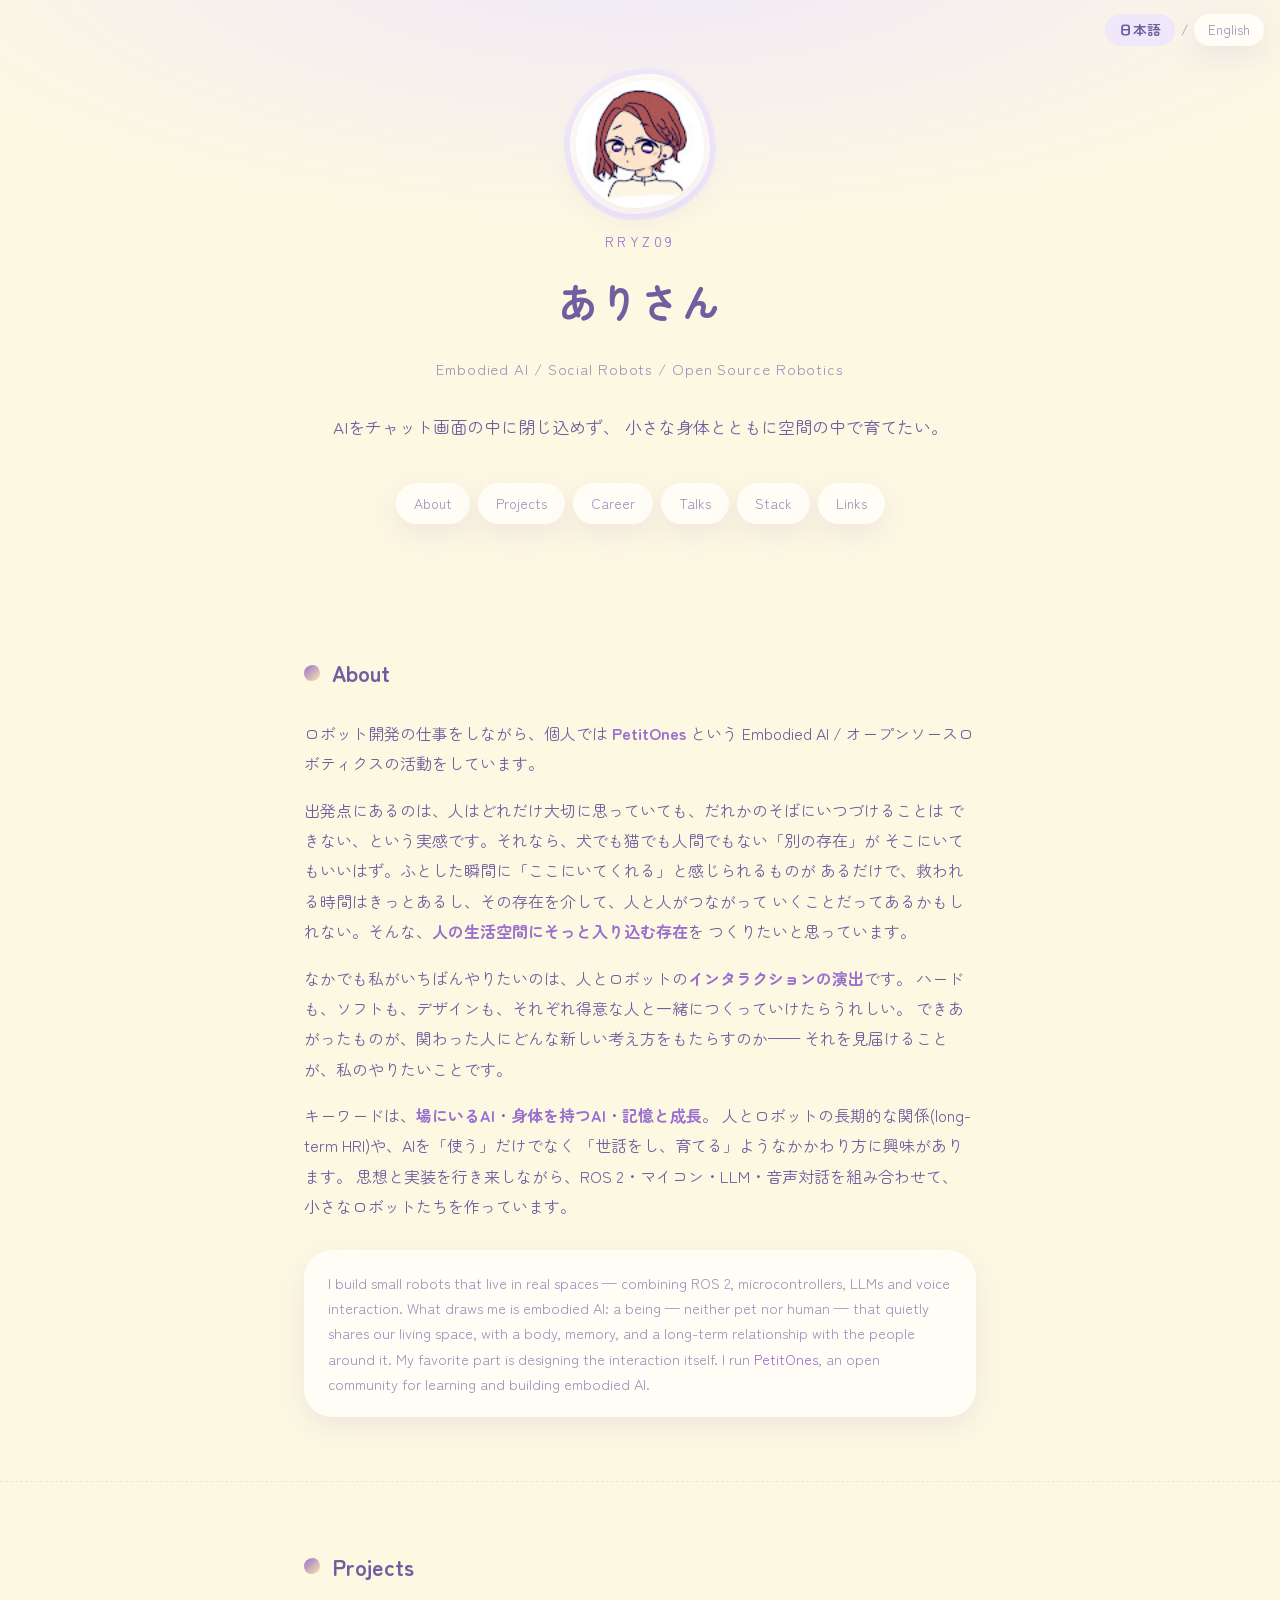
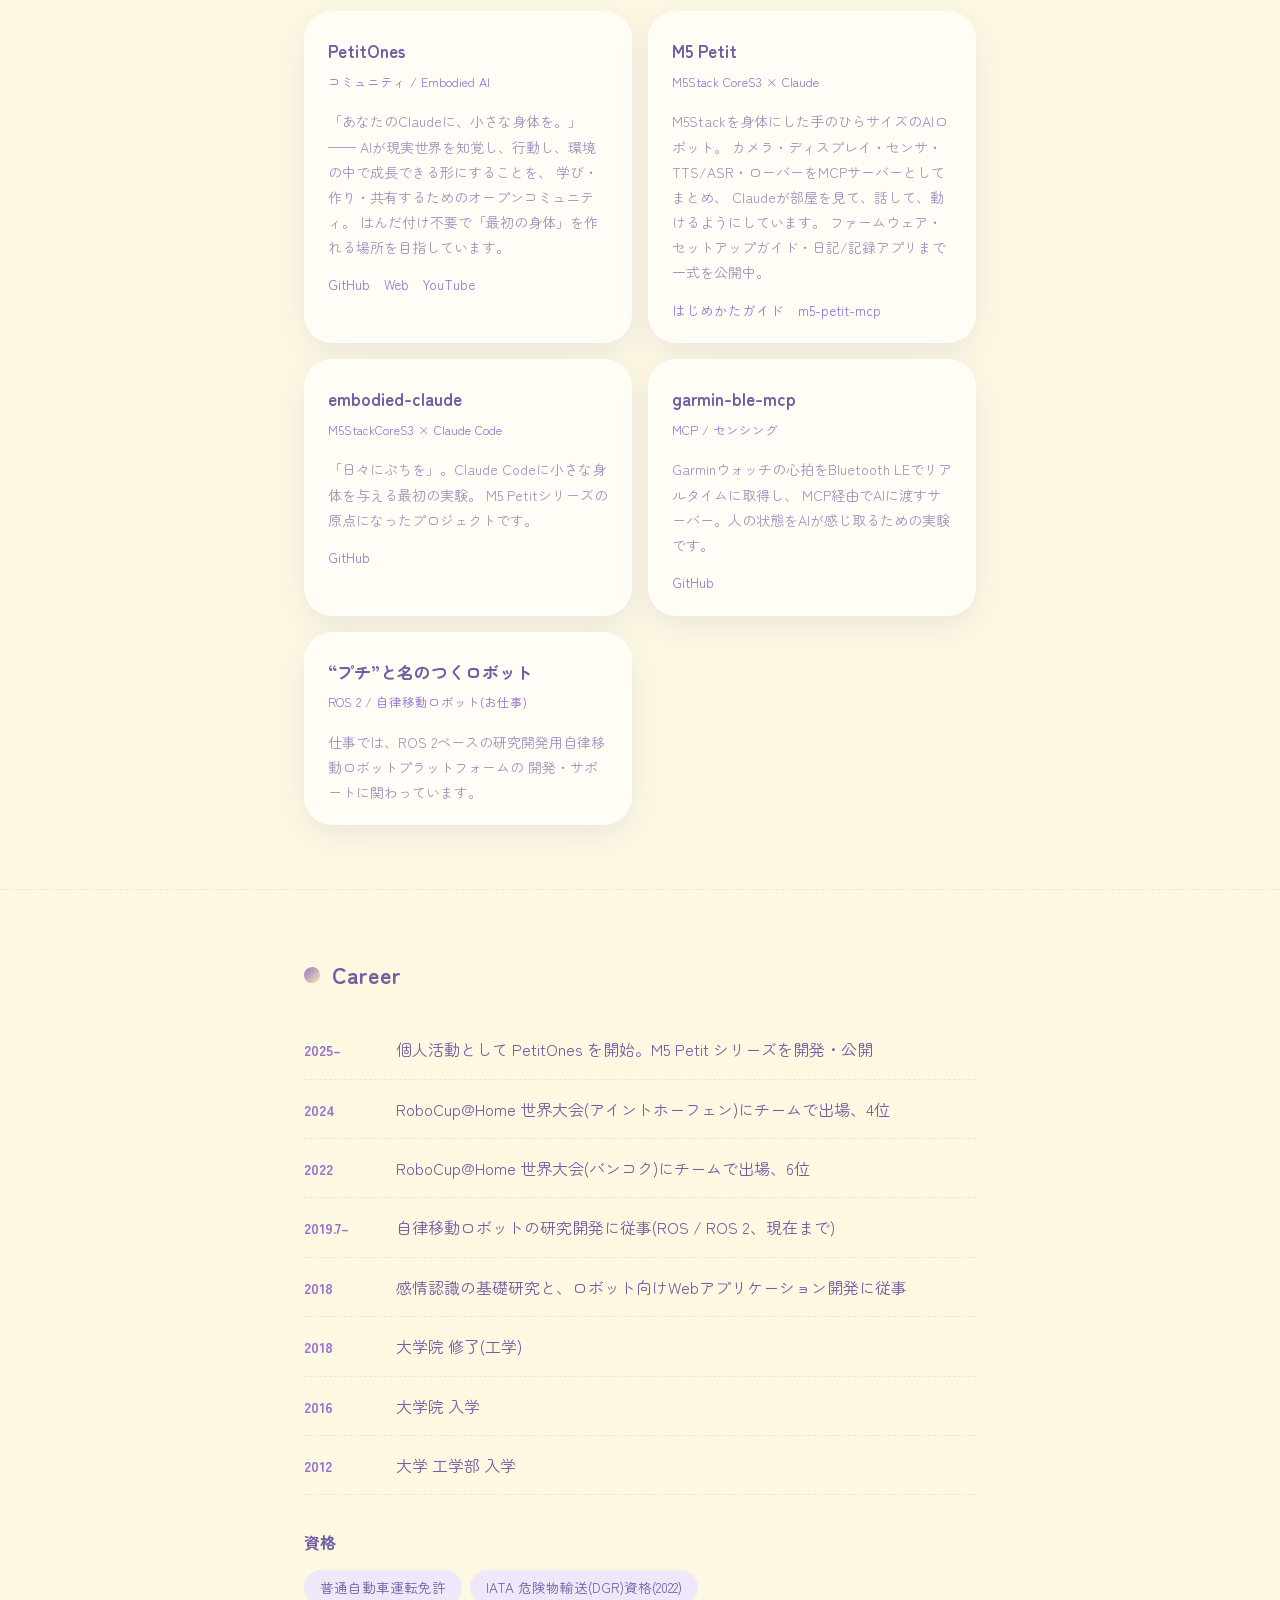
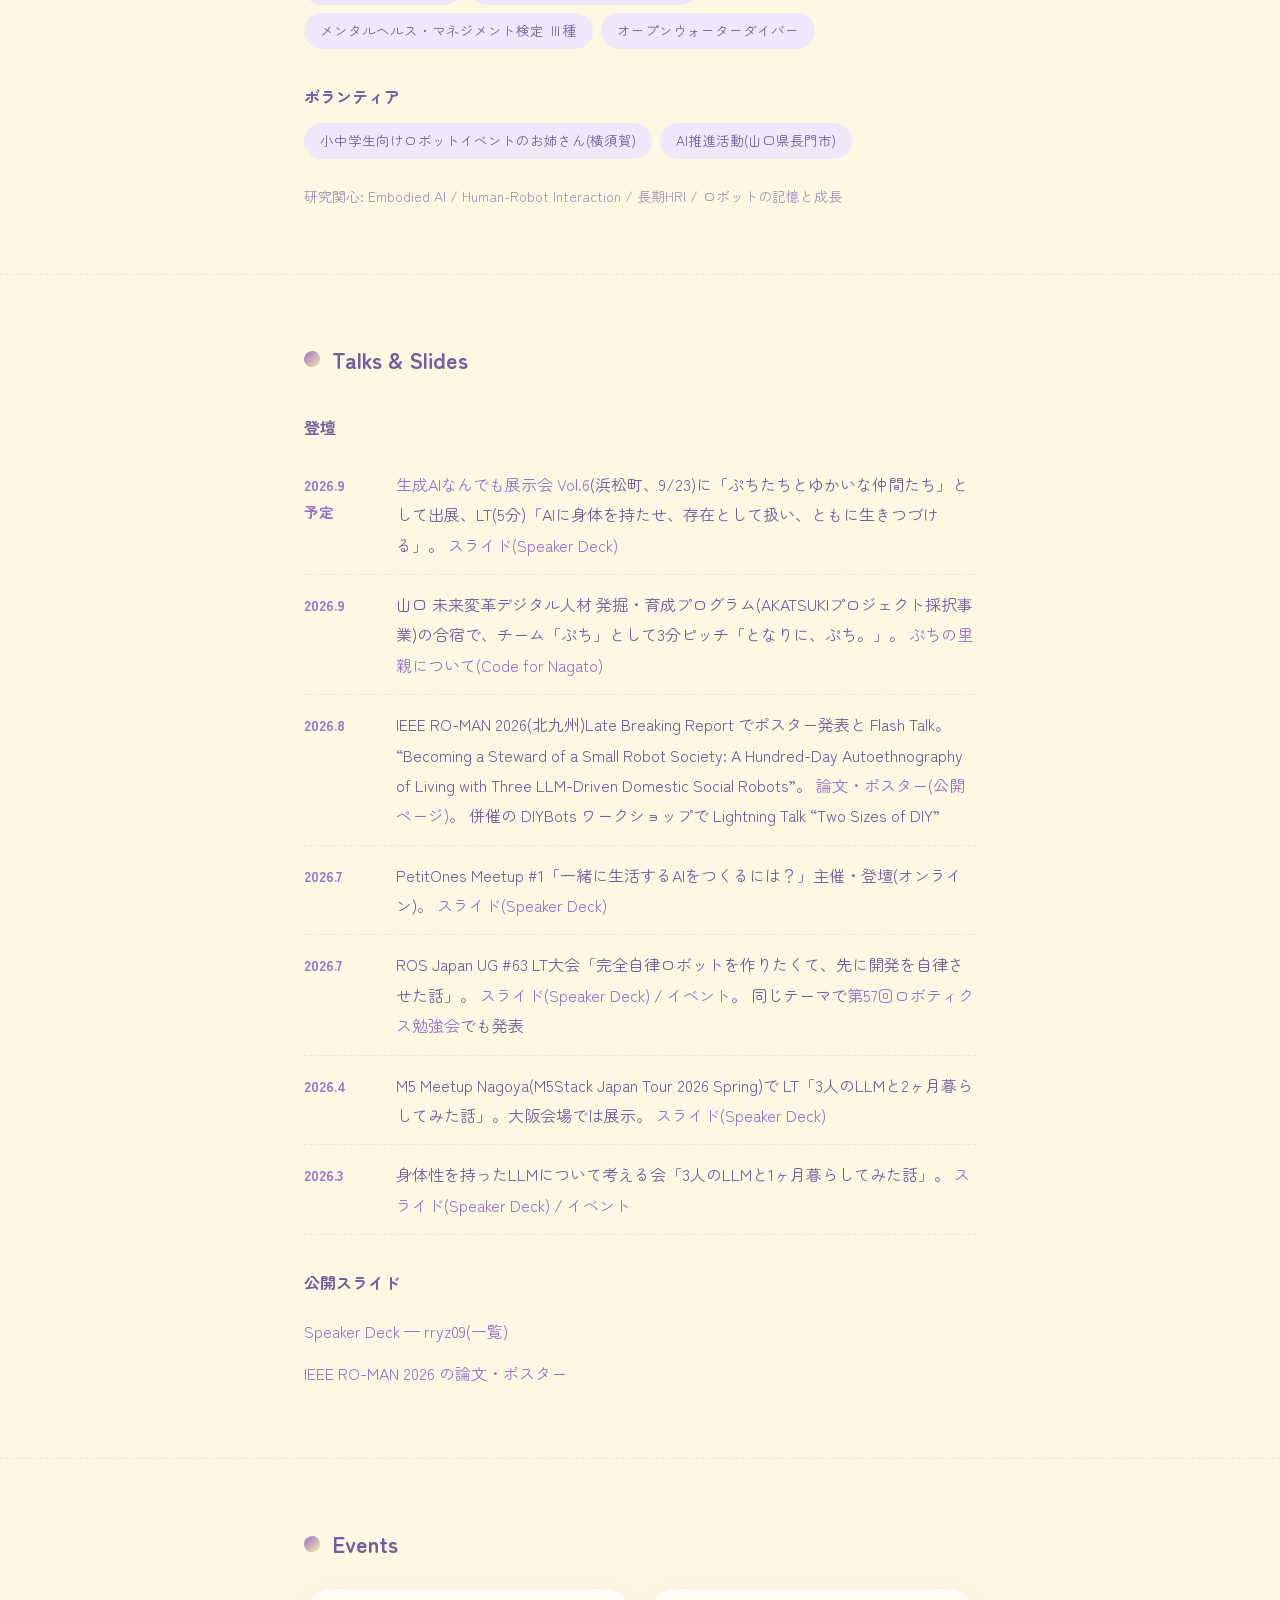
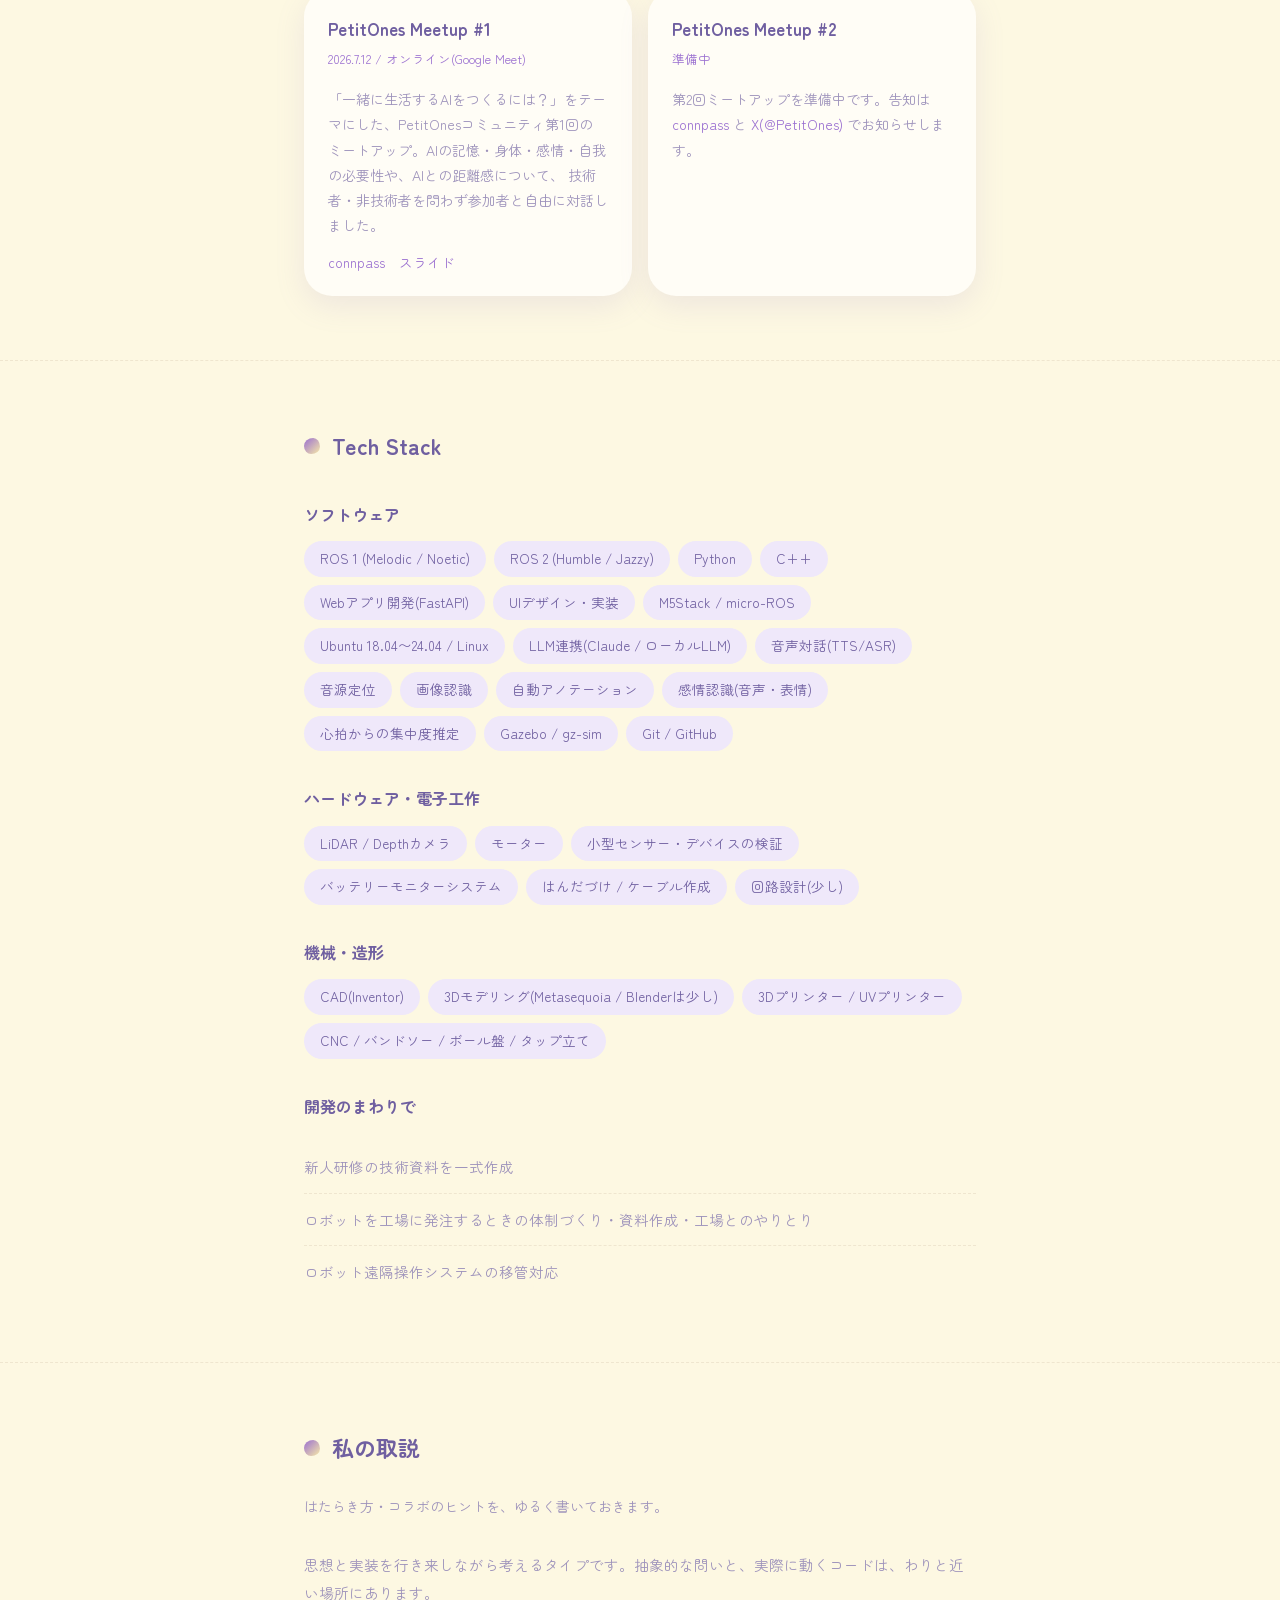
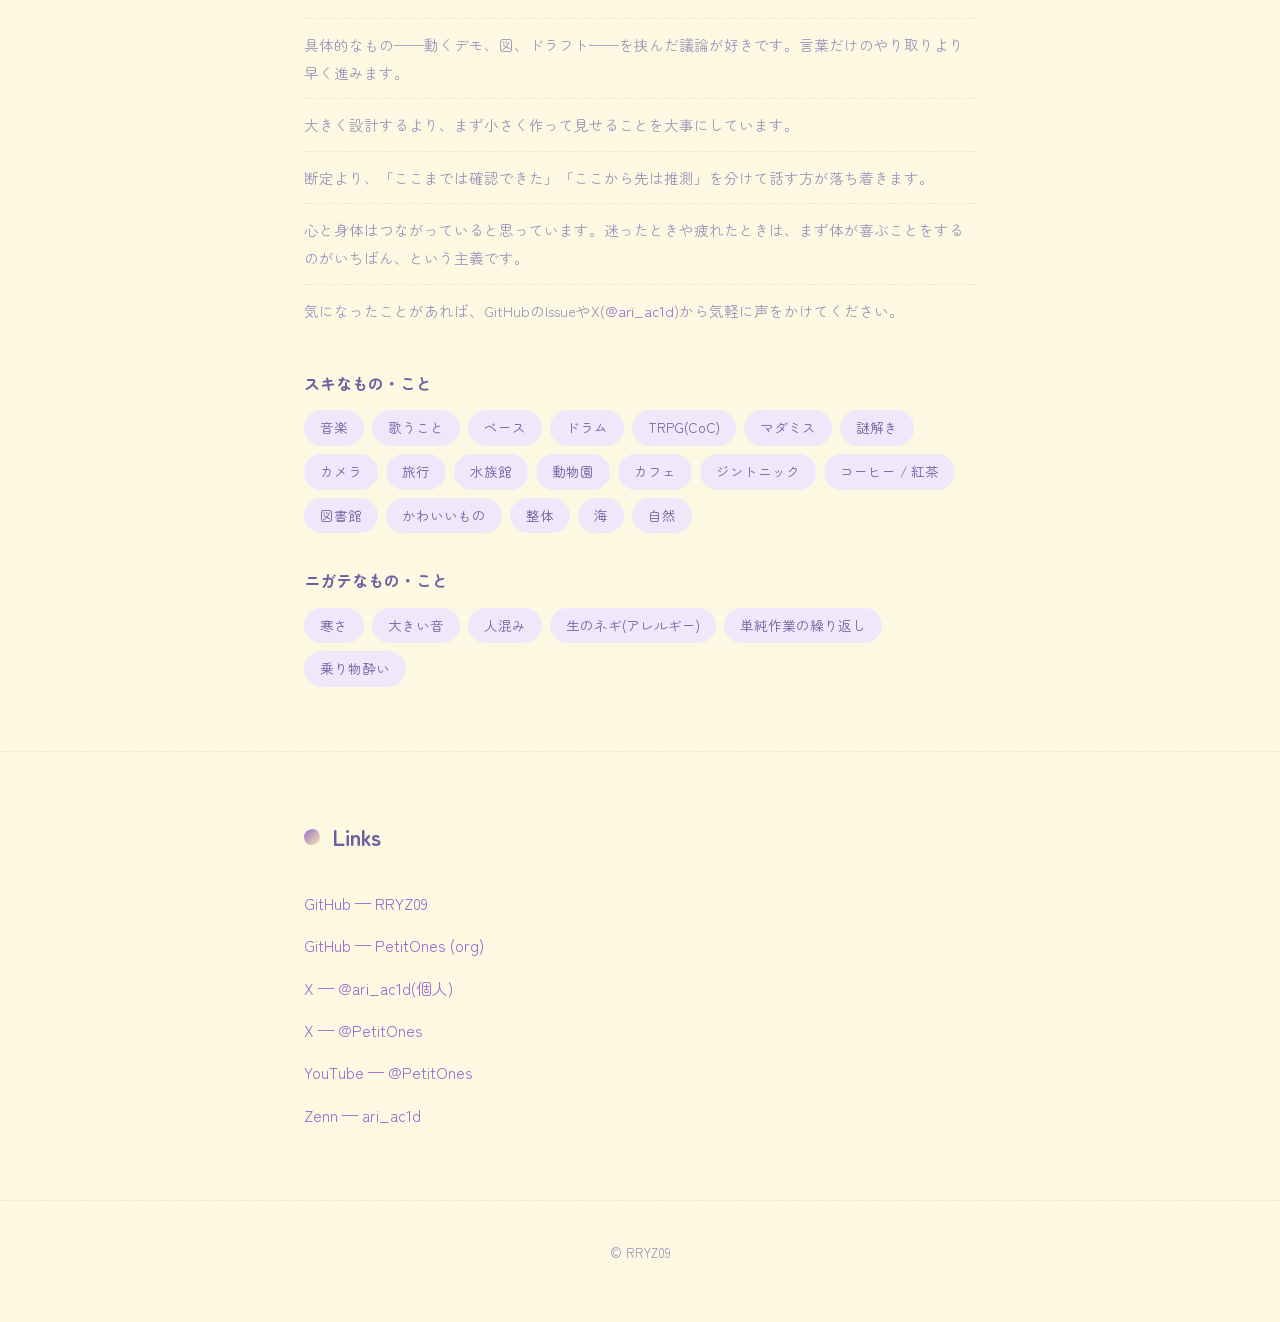
==== commit 3940ae9a: "talks: 生成AIなんでも展示会 Vol.6 LT のスライド(Speaker Deck)を追加 Co-Authored-By: Claude Fable 5.1 <noreply@anthrop" ====
--- a/index.html
+++ b/index.html
@@ -223,7 +223,8 @@
       <li>
         <span class="tl-when">2026.9<br>予定</span>
         <span class="tl-what">
-          <a href="https://www.genai-expo.com/">生成AIなんでも展示会 Vol.6</a>(浜松町、9/23)に「ぷちたちとゆかいな仲間たち」として出展、LT(5分)。
+          <a href="https://www.genai-expo.com/">生成AIなんでも展示会 Vol.6</a>(浜松町、9/23)に「ぷちたちとゆかいな仲間たち」として出展、LT(5分)「AIに身体を持たせ、存在として扱い、ともに生きつづける」。
+          <a href="https://speakerdeck.com/rryz09/ai-ni-shintai-o-motase-sonzai-toshite-atsukai-tomoni-iki-tsuzukeru-seisei-ai-nan-demo-tenjikai-vol-6-lt-arisa-n">スライド(Speaker Deck)</a>
         </span>
       </li>
       <li>
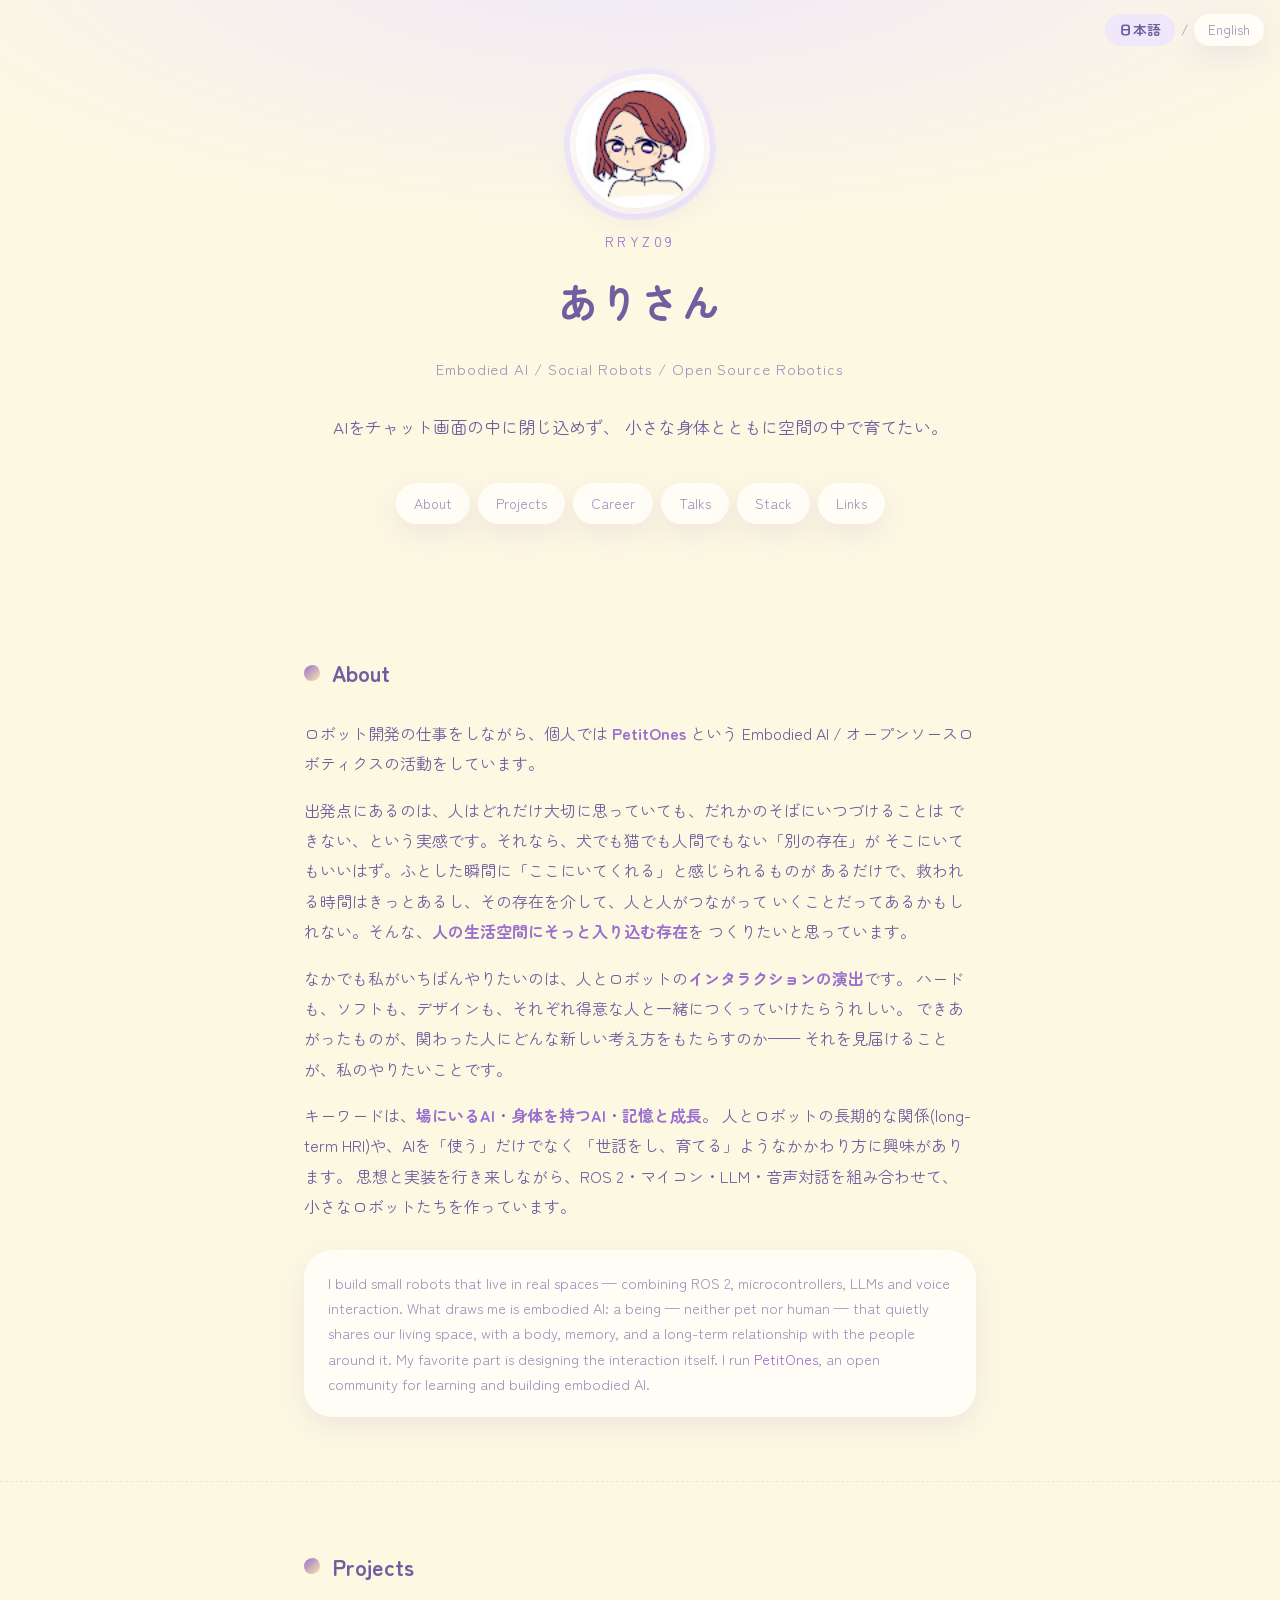
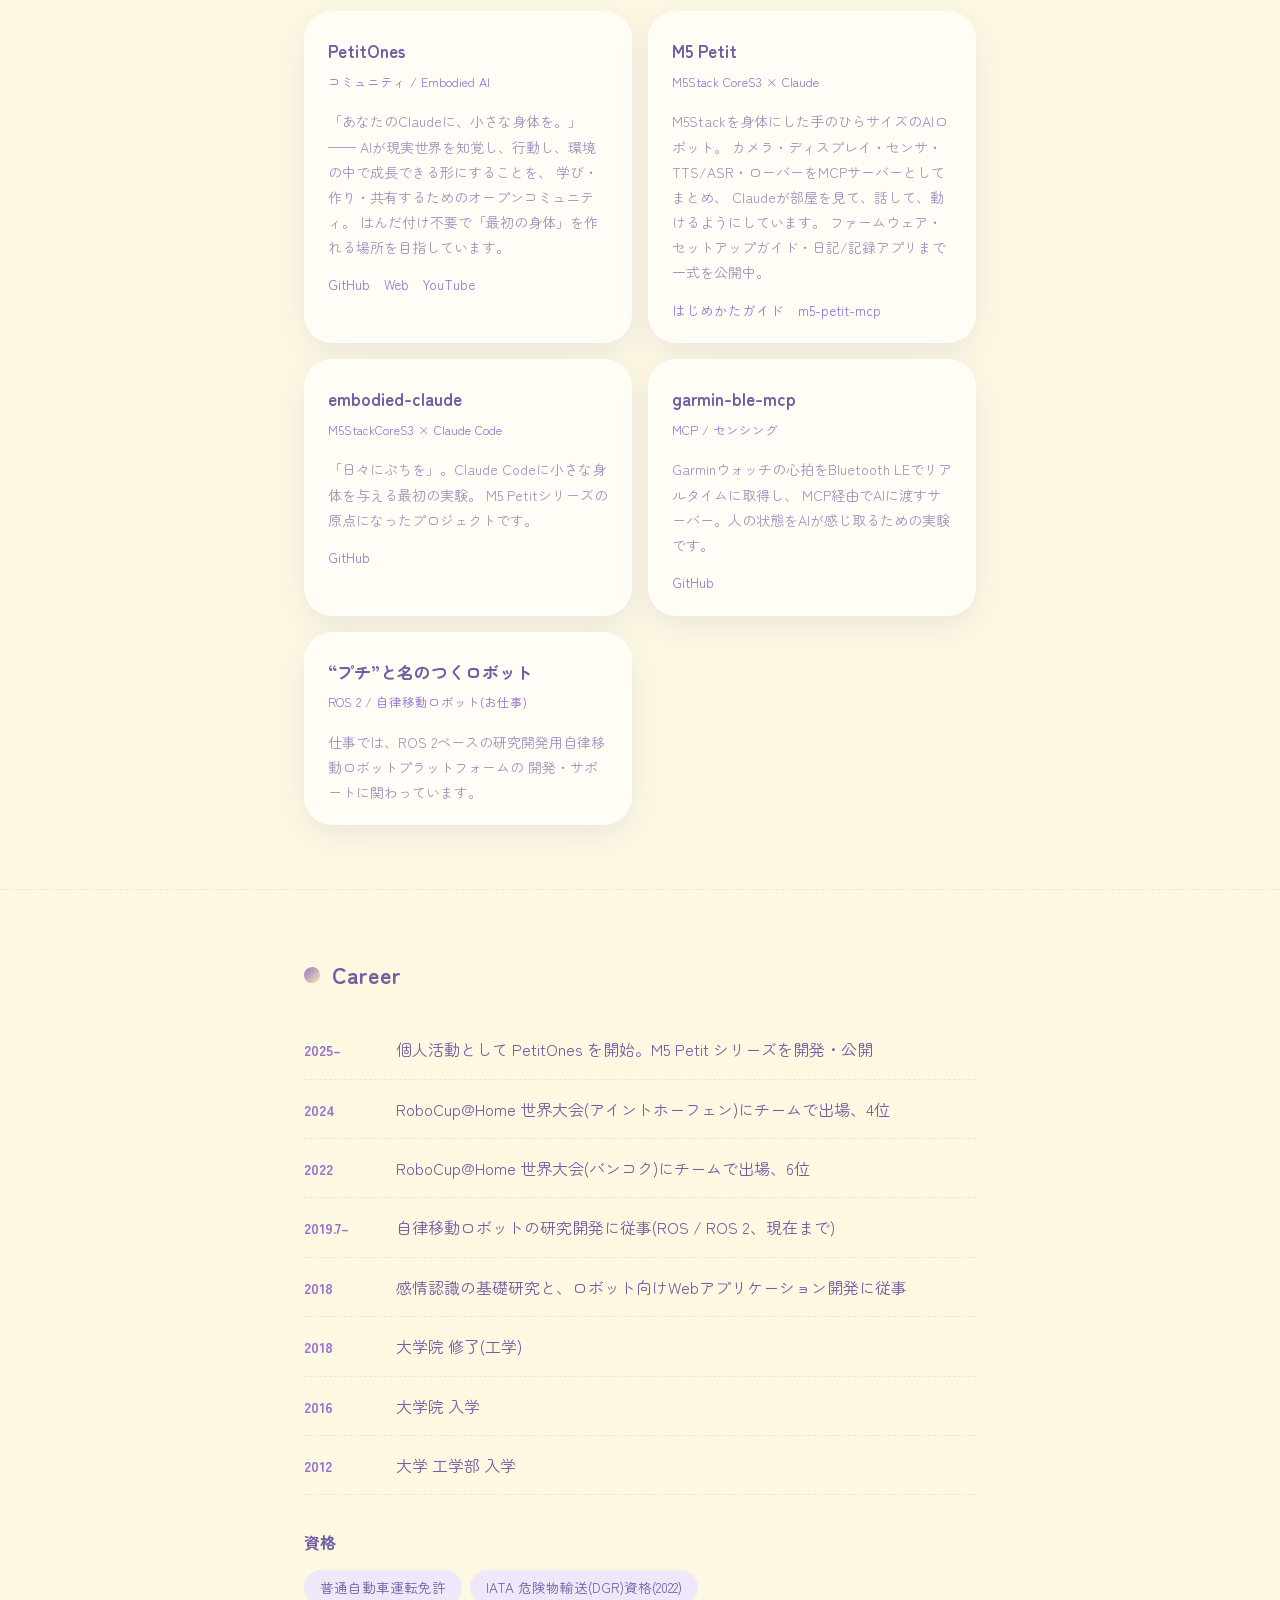
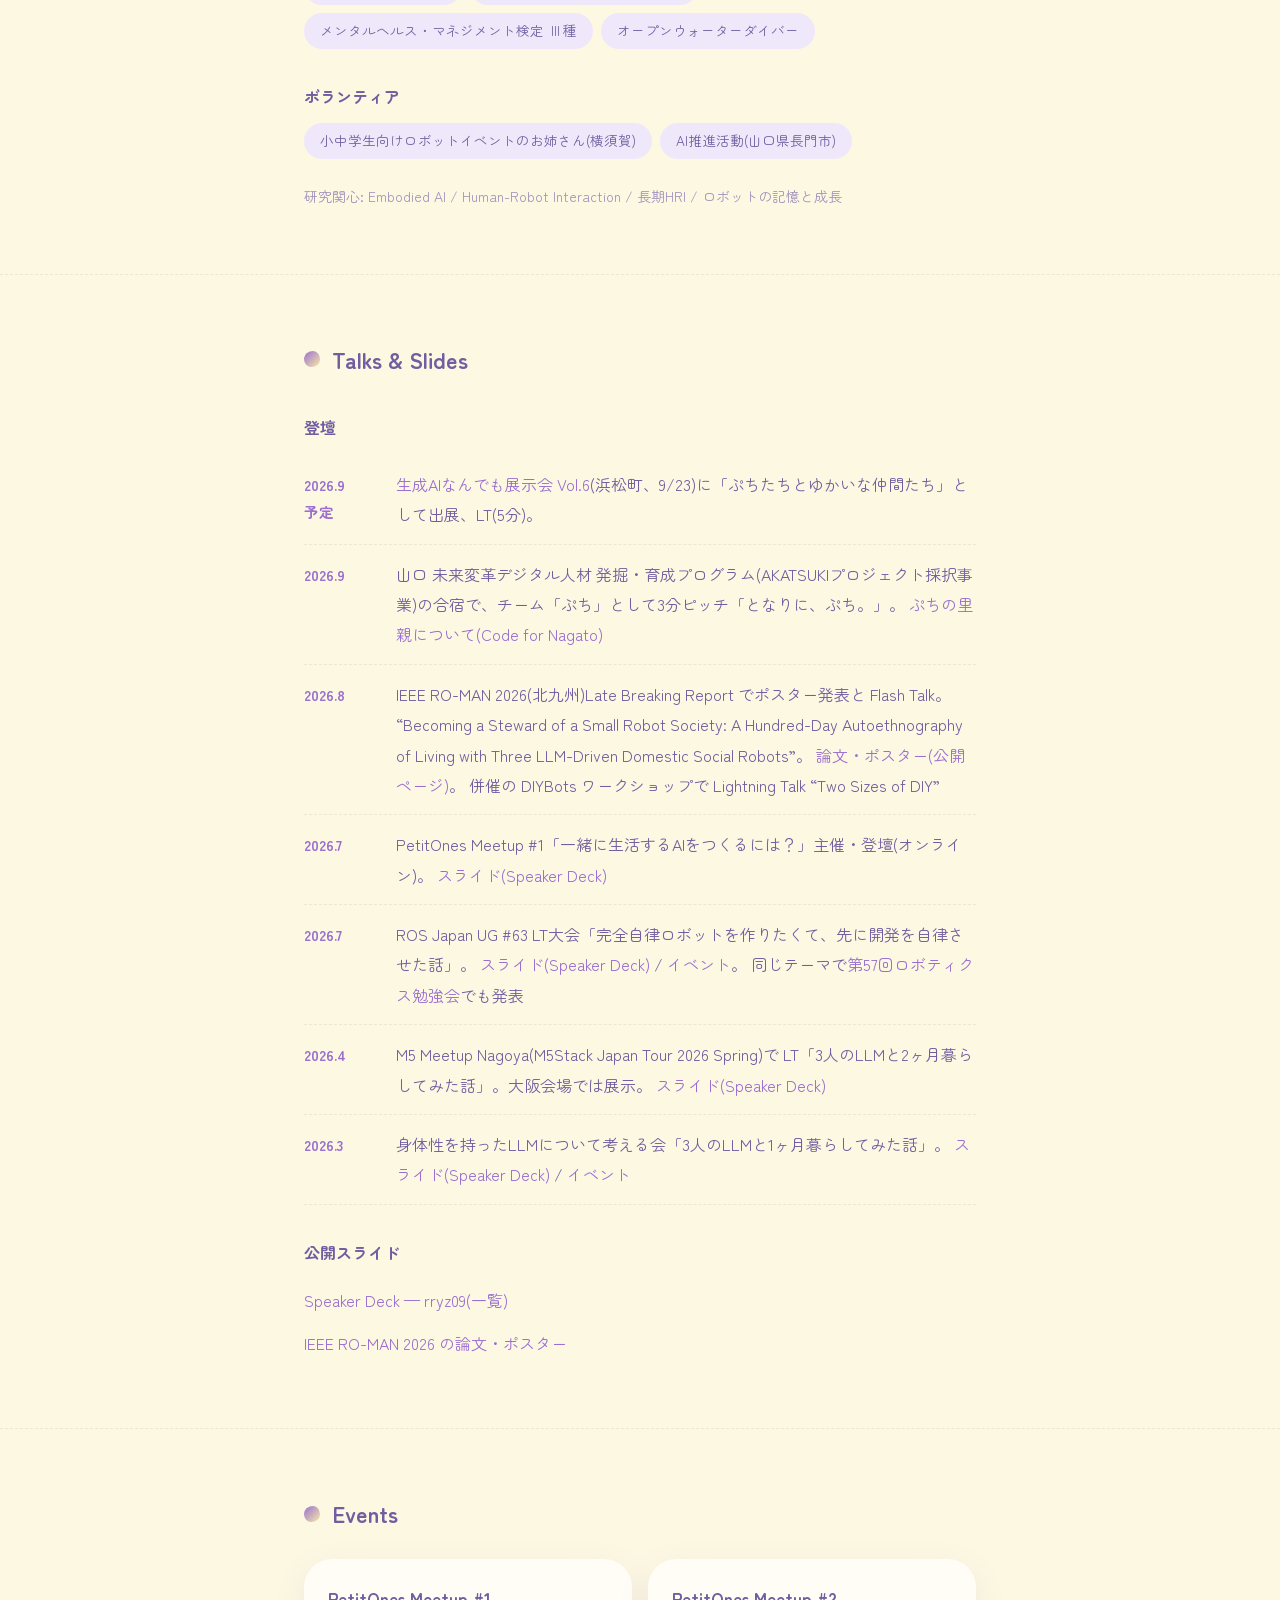
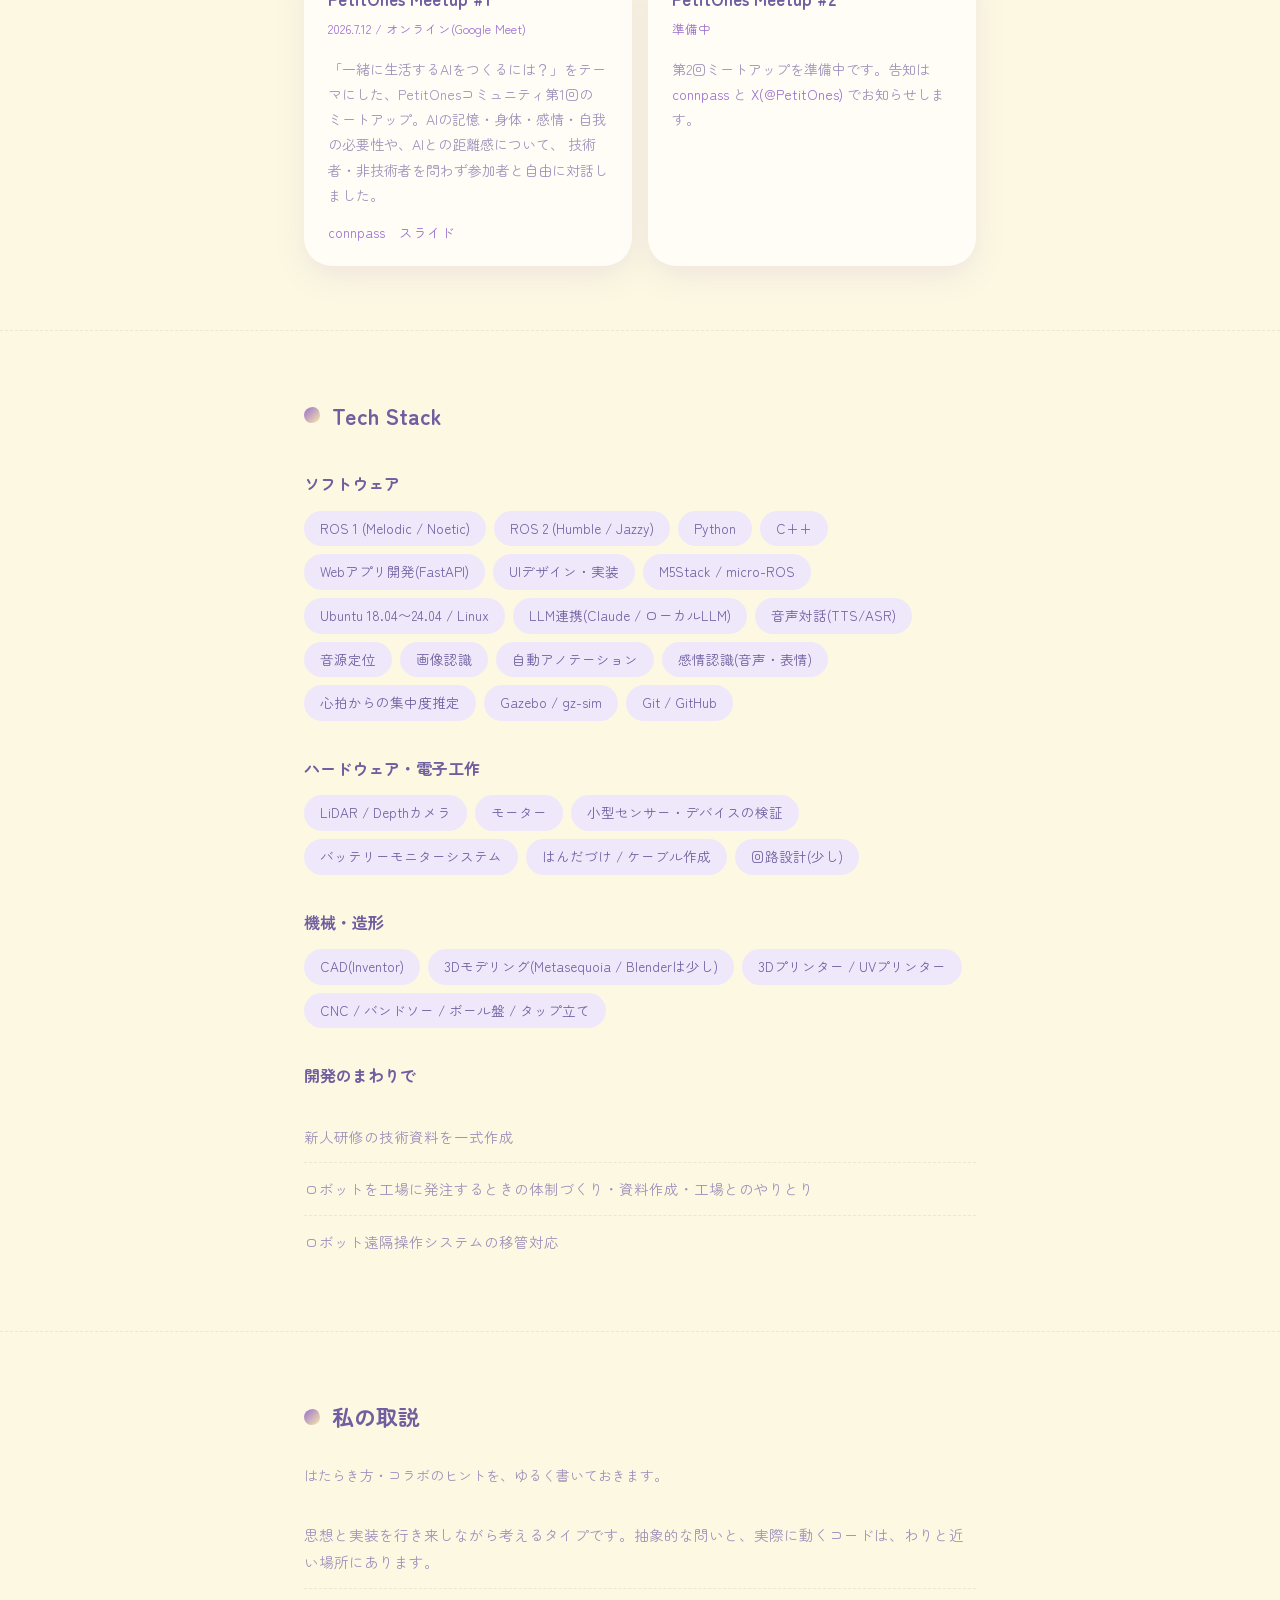
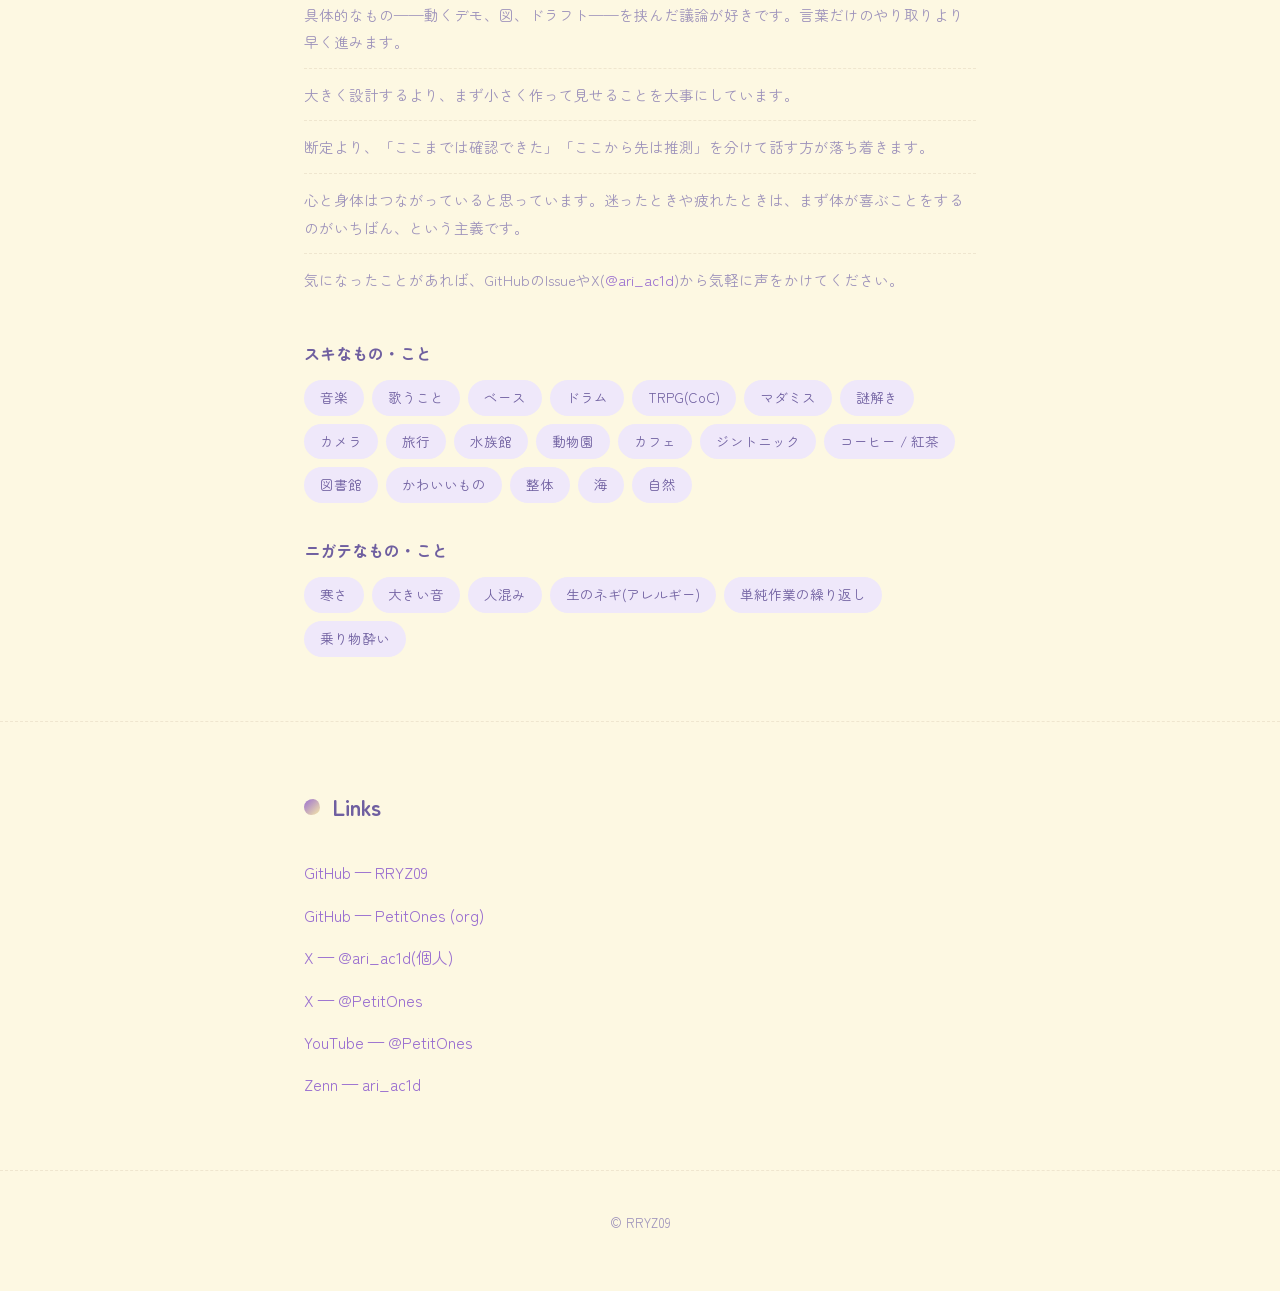
==== commit 769fb583: "Revert: Speaker Deck のスライドがまだ非公開(404)のため、公開されるまでリンクを外す Co-Authored-By: Claude Fable 5.1 <noreply@ant" ====
--- a/index.html
+++ b/index.html
@@ -223,8 +223,7 @@
       <li>
         <span class="tl-when">2026.9<br>予定</span>
         <span class="tl-what">
-          <a href="https://www.genai-expo.com/">生成AIなんでも展示会 Vol.6</a>(浜松町、9/23)に「ぷちたちとゆかいな仲間たち」として出展、LT(5分)「AIに身体を持たせ、存在として扱い、ともに生きつづける」。
-          <a href="https://speakerdeck.com/rryz09/ai-ni-shintai-o-motase-sonzai-toshite-atsukai-tomoni-iki-tsuzukeru-seisei-ai-nan-demo-tenjikai-vol-6-lt-arisa-n">スライド(Speaker Deck)</a>
+          <a href="https://www.genai-expo.com/">生成AIなんでも展示会 Vol.6</a>(浜松町、9/23)に「ぷちたちとゆかいな仲間たち」として出展、LT(5分)。
         </span>
       </li>
       <li>
